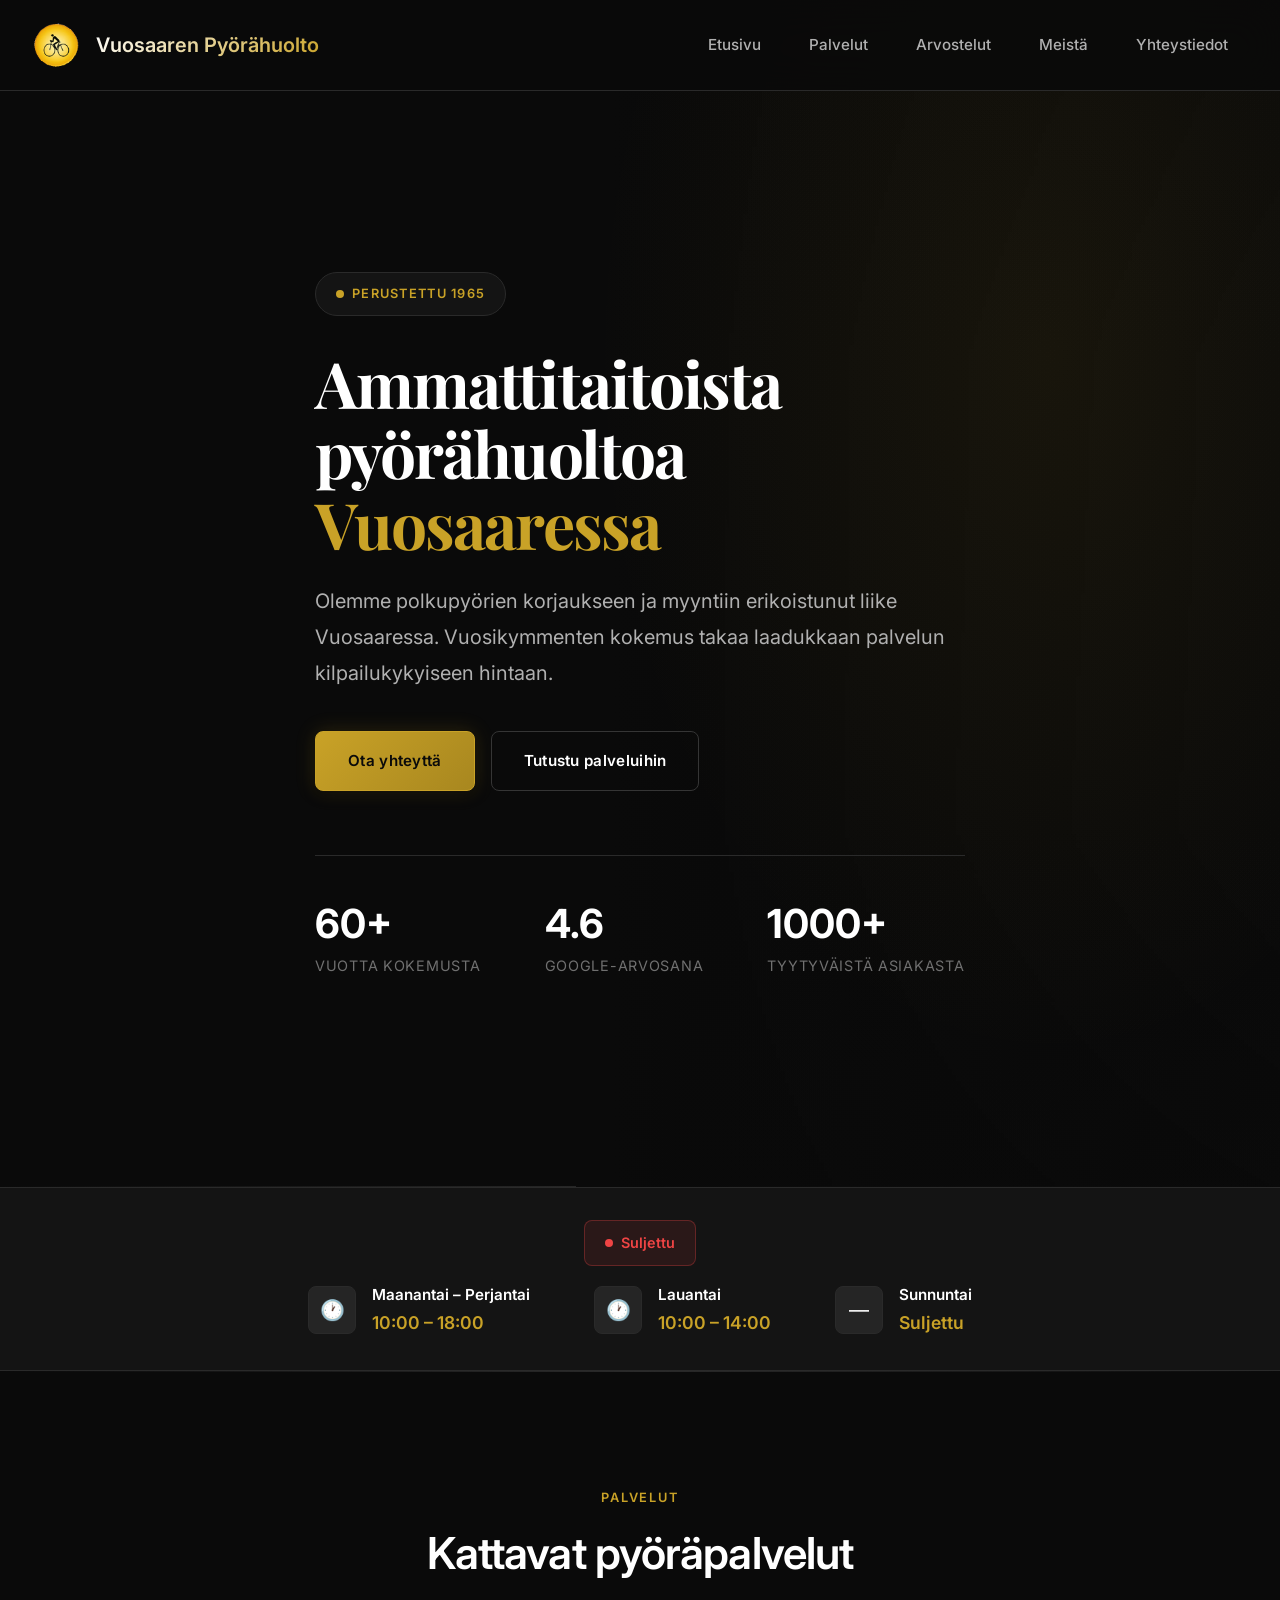
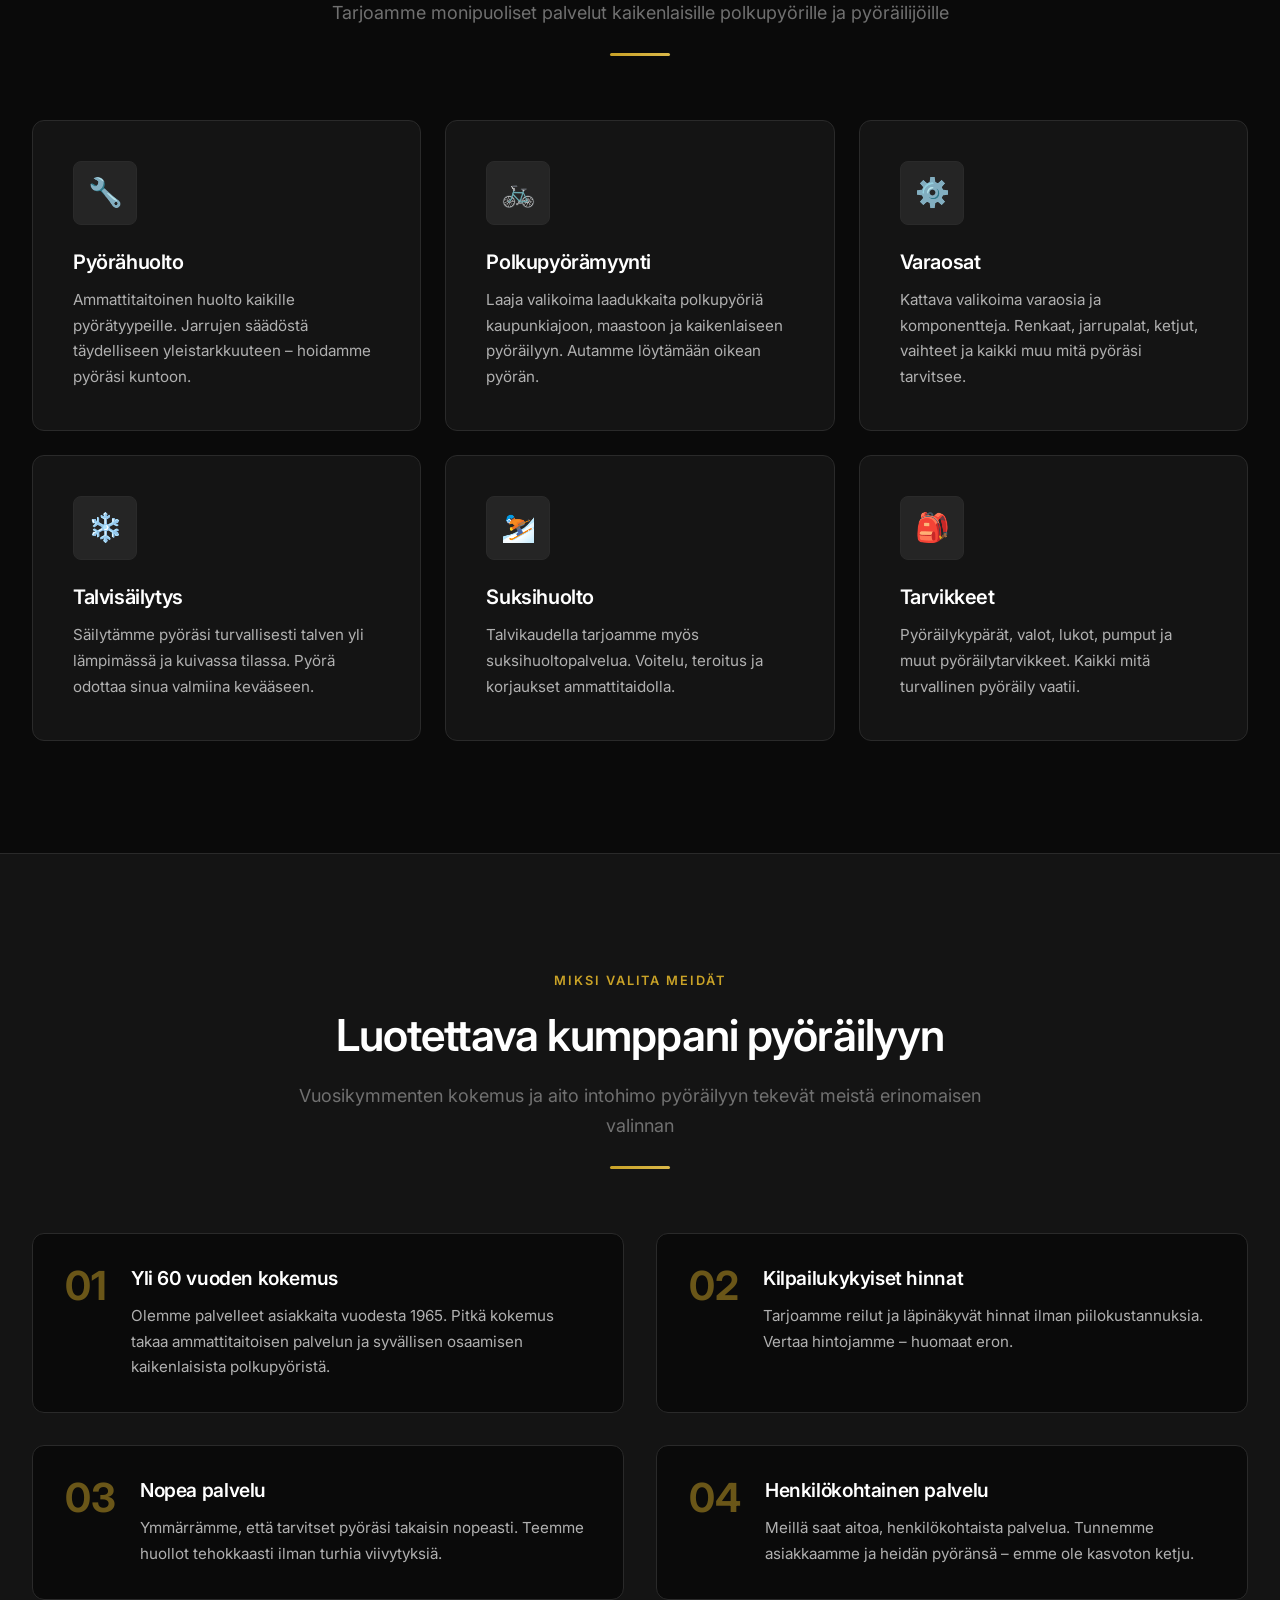
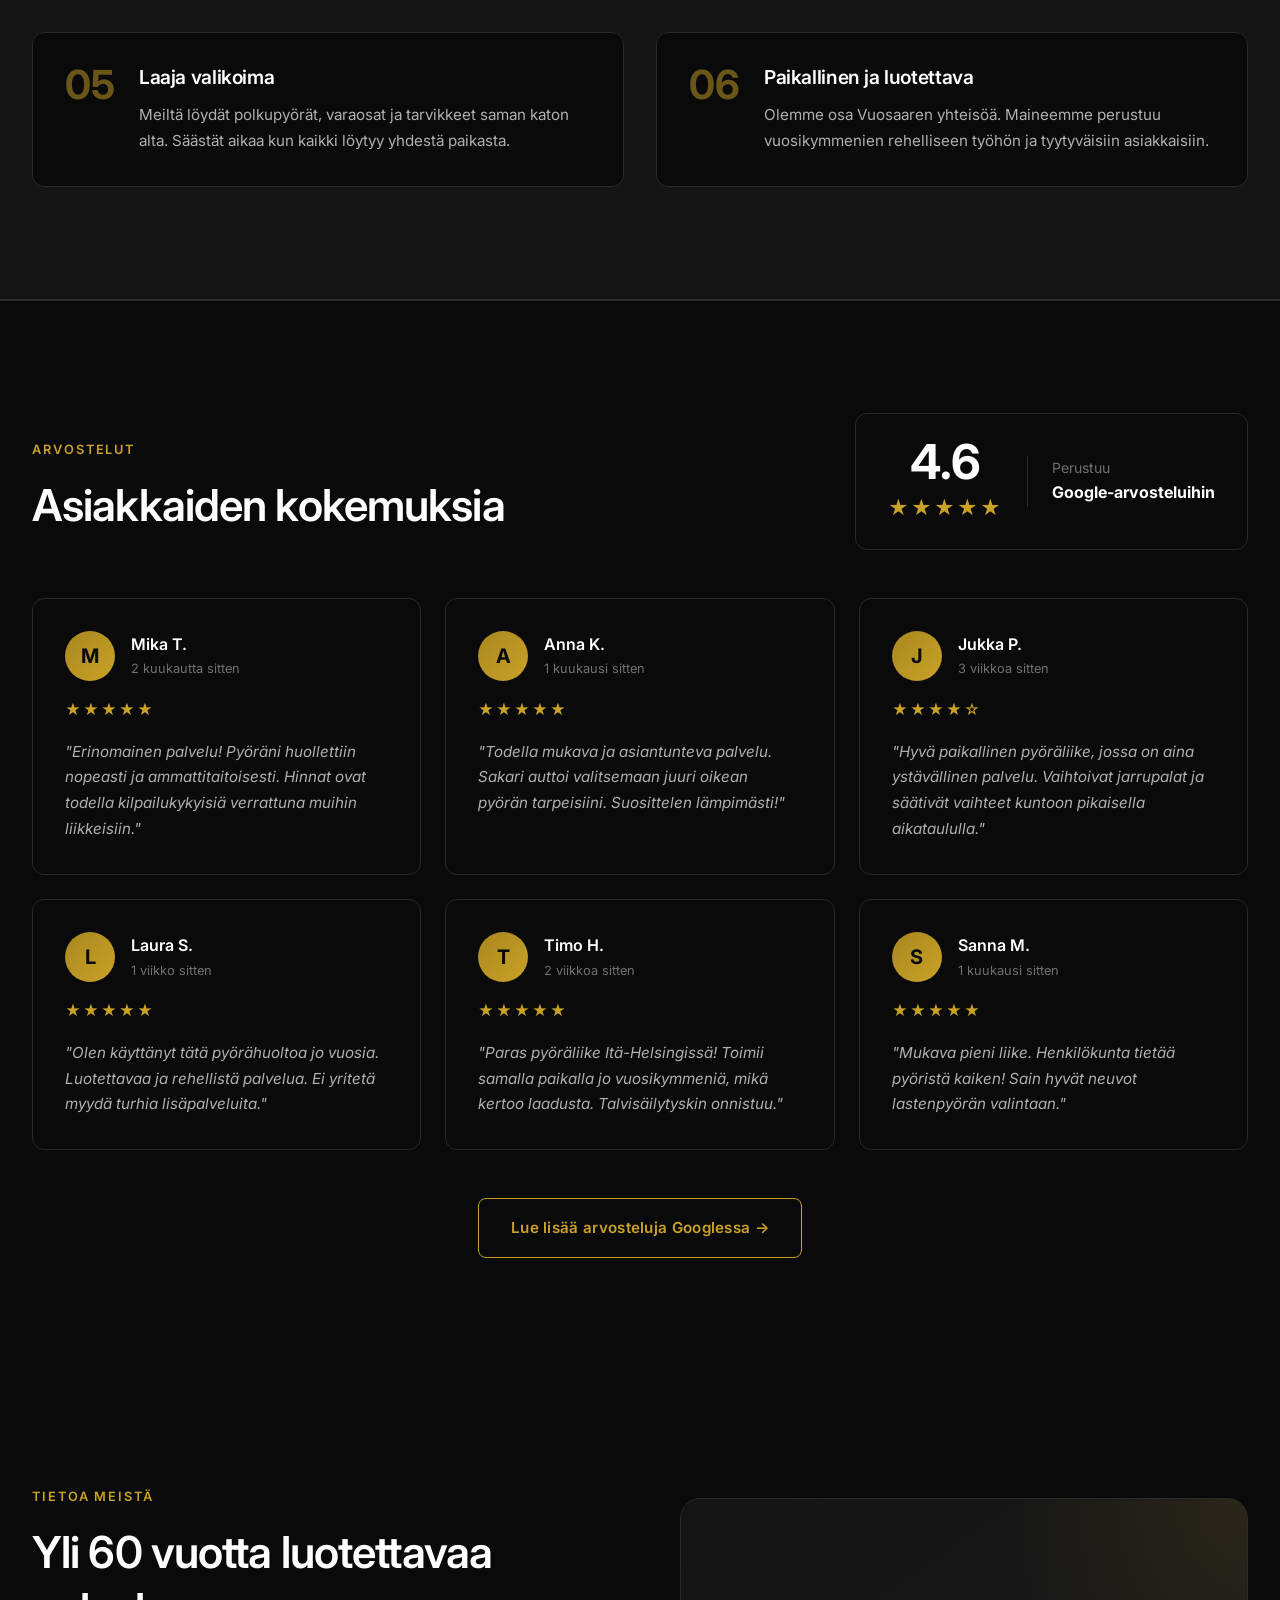
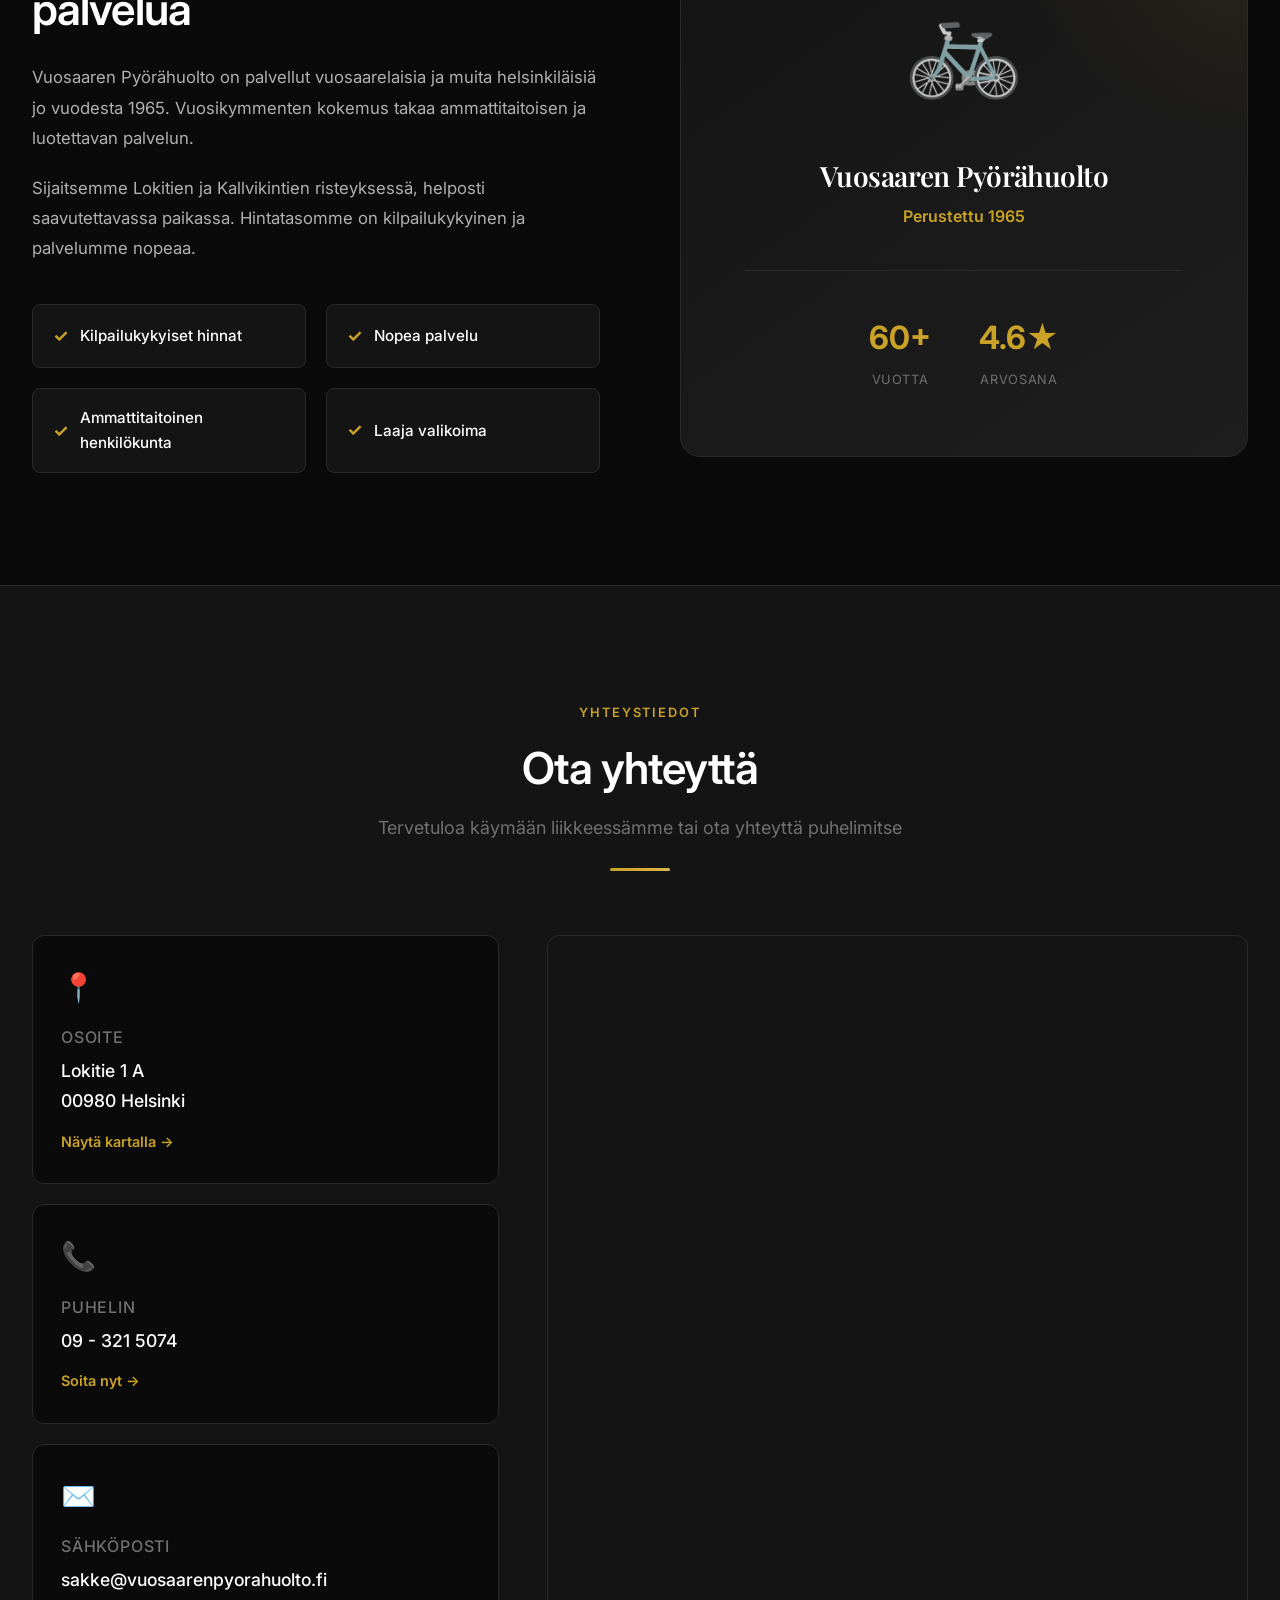
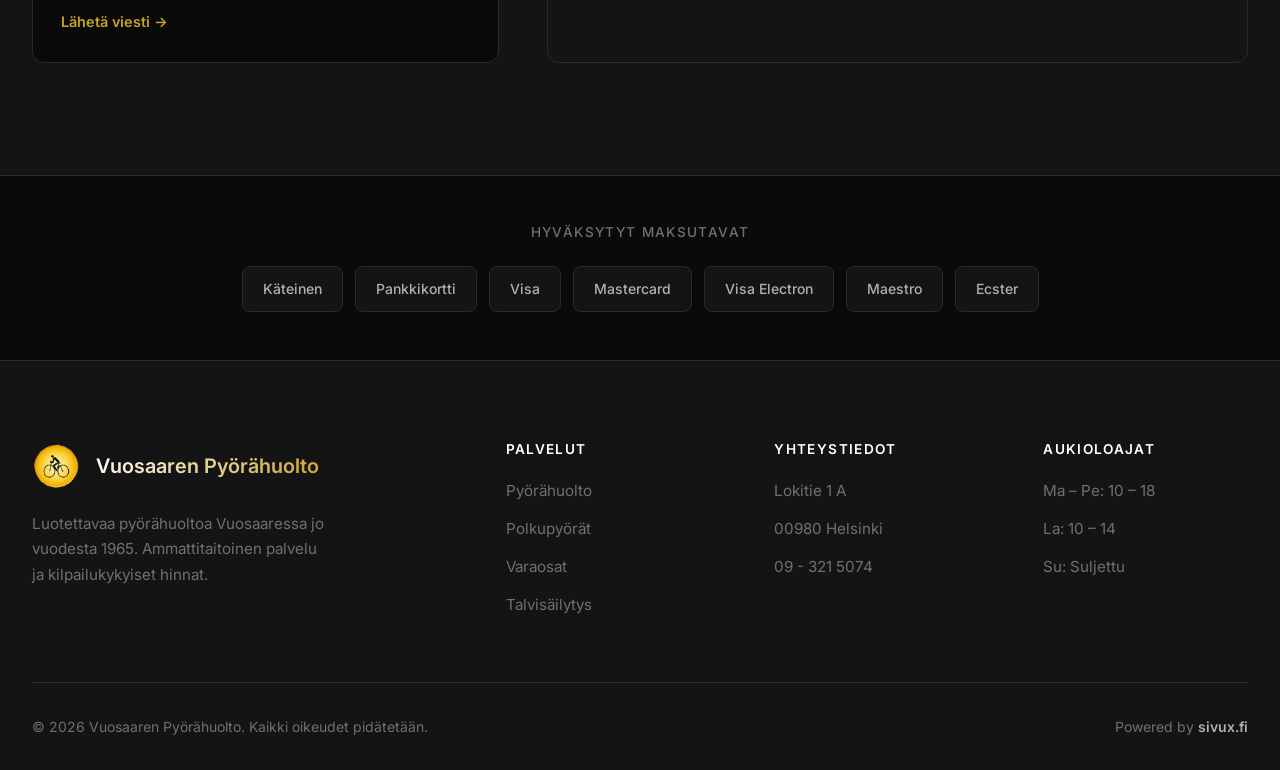
==== index.html @ 0fd9f088 "Vuosaaren Pyorahuolto - Modernit nettisivut Co-authored-by: Cursor <cursoragent@cursor.com>" ====
<!DOCTYPE html>
<html lang="fi">
<head>
    <meta charset="UTF-8">
    <meta name="viewport" content="width=device-width, initial-scale=1.0">
    <meta name="description" content="Vuosaaren Pyörähuolto - Polkupyörien korjausta ja myyntiä vuodesta 1965. Luotettava pyöräliike Helsingissä.">
    <title>Vuosaaren Pyörähuolto | Polkupyörien korjaus ja myynti</title>
    <link rel="preconnect" href="https://fonts.googleapis.com">
    <link rel="preconnect" href="https://fonts.gstatic.com" crossorigin>
    <link href="https://fonts.googleapis.com/css2?family=Inter:wght@400;500;600;700&family=Playfair+Display:wght@600;700&display=swap" rel="stylesheet">
    <link rel="stylesheet" href="styles.css">
</head>
<body>
    <!-- Navigation -->
    <nav class="navbar" id="navbar">
        <div class="container nav-container">
            <a href="#" class="logo">
                <img src="logo.png" alt="Vuosaaren Pyörähuolto" class="logo-img">
                <span class="logo-text">Vuosaaren Pyörähuolto</span>
            </a>
            <button class="nav-toggle" id="navToggle" aria-label="Avaa valikko">
                <span></span>
                <span></span>
                <span></span>
            </button>
            <ul class="nav-links" id="navLinks">
                <li><a href="#etusivu">Etusivu</a></li>
                <li><a href="#palvelut">Palvelut</a></li>
                <li><a href="#arvostelut">Arvostelut</a></li>
                <li><a href="#meista">Meistä</a></li>
                <li><a href="#yhteystiedot">Yhteystiedot</a></li>
            </ul>
        </div>
    </nav>

    <!-- Hero Section -->
    <section class="hero" id="etusivu">
        <div class="hero-image">
            <img src="https://images.unsplash.com/photo-1485965120184-e220f721d03e?w=1400&q=80" alt="Polkupyörä" loading="eager">
        </div>
        <div class="container hero-content">
            <div class="hero-badge">Perustettu 1965</div>
            <h1>Ammattitaitoista<br>pyörähuoltoa<br><span class="highlight">Vuosaaressa</span></h1>
            <p class="hero-description">Olemme polkupyörien korjaukseen ja myyntiin erikoistunut liike Vuosaaressa. Vuosikymmenten kokemus takaa laadukkaan palvelun kilpailukykyiseen hintaan.</p>
            <div class="hero-buttons">
                <a href="#yhteystiedot" class="btn btn-primary">Ota yhteyttä</a>
                <a href="#palvelut" class="btn btn-secondary">Tutustu palveluihin</a>
            </div>
            <div class="hero-stats">
                <div class="stat-item">
                    <span class="stat-number">60+</span>
                    <span class="stat-label">Vuotta kokemusta</span>
                </div>
                <div class="stat-item">
                    <span class="stat-number">4.6</span>
                    <span class="stat-label">Google-arvosana</span>
                </div>
                <div class="stat-item">
                    <span class="stat-number">1000+</span>
                    <span class="stat-label">Tyytyväistä asiakasta</span>
                </div>
            </div>
        </div>
    </section>

    <!-- Opening Hours Banner -->
    <section class="hours-banner">
        <div class="container">
            <div class="hours-grid">
                <div class="hours-item">
                    <div class="hours-icon">🕐</div>
                    <div class="hours-text">
                        <strong>Maanantai – Perjantai</strong>
                        <span>10:00 – 18:00</span>
                    </div>
                </div>
                <div class="hours-item">
                    <div class="hours-icon">🕐</div>
                    <div class="hours-text">
                        <strong>Lauantai</strong>
                        <span>10:00 – 14:00</span>
                    </div>
                </div>
                <div class="hours-item">
                    <div class="hours-icon">—</div>
                    <div class="hours-text">
                        <strong>Sunnuntai</strong>
                        <span>Suljettu</span>
                    </div>
                </div>
            </div>
        </div>
    </section>

    <!-- Services Section -->
    <section class="services" id="palvelut">
        <div class="container">
            <div class="section-header">
                <span class="section-label">Palvelut</span>
                <h2>Kattavat pyöräpalvelut</h2>
                <p>Tarjoamme monipuoliset palvelut kaikenlaisille polkupyörille ja pyöräilijöille</p>
                <div class="section-divider"></div>
            </div>
            <div class="services-grid">
                <div class="service-card">
                    <div class="service-icon">🔧</div>
                    <h3>Pyörähuolto</h3>
                    <p>Ammattitaitoinen huolto kaikille pyörätyypeille. Jarrujen säädöstä täydelliseen yleistarkkuuteen – hoidamme pyöräsi kuntoon.</p>
                </div>
                <div class="service-card">
                    <div class="service-icon">🚲</div>
                    <h3>Polkupyörämyynti</h3>
                    <p>Laaja valikoima laadukkaita polkupyöriä kaupunkiajoon, maastoon ja kaikenlaiseen pyöräilyyn. Autamme löytämään oikean pyörän.</p>
                </div>
                <div class="service-card">
                    <div class="service-icon">⚙️</div>
                    <h3>Varaosat</h3>
                    <p>Kattava valikoima varaosia ja komponentteja. Renkaat, jarrupalat, ketjut, vaihteet ja kaikki muu mitä pyöräsi tarvitsee.</p>
                </div>
                <div class="service-card">
                    <div class="service-icon">❄️</div>
                    <h3>Talvisäilytys</h3>
                    <p>Säilytämme pyöräsi turvallisesti talven yli lämpimässä ja kuivassa tilassa. Pyörä odottaa sinua valmiina kevääseen.</p>
                </div>
                <div class="service-card">
                    <div class="service-icon">⛷️</div>
                    <h3>Suksihuolto</h3>
                    <p>Talvikaudella tarjoamme myös suksihuoltopalvelua. Voitelu, teroitus ja korjaukset ammattitaidolla.</p>
                </div>
                <div class="service-card">
                    <div class="service-icon">🎒</div>
                    <h3>Tarvikkeet</h3>
                    <p>Pyöräilykypärät, valot, lukot, pumput ja muut pyöräilytarvikkeet. Kaikki mitä turvallinen pyöräily vaatii.</p>
                </div>
            </div>
        </div>
    </section>

    <!-- Why Choose Us Section -->
    <section class="why-us">
        <div class="container">
            <div class="section-header">
                <span class="section-label">Miksi valita meidät</span>
                <h2>Luotettava kumppani pyöräilyyn</h2>
                <p>Vuosikymmenten kokemus ja aito intohimo pyöräilyyn tekevät meistä erinomaisen valinnan</p>
                <div class="section-divider"></div>
            </div>
            <div class="why-us-grid">
                <div class="why-us-card">
                    <div class="why-us-number">01</div>
                    <div class="why-us-content">
                        <h3>Yli 60 vuoden kokemus</h3>
                        <p>Olemme palvelleet asiakkaita vuodesta 1965. Pitkä kokemus takaa ammattitaitoisen palvelun ja syvällisen osaamisen kaikenlaisista polkupyöristä.</p>
                    </div>
                </div>
                <div class="why-us-card">
                    <div class="why-us-number">02</div>
                    <div class="why-us-content">
                        <h3>Kilpailukykyiset hinnat</h3>
                        <p>Tarjoamme reilut ja läpinäkyvät hinnat ilman piilokustannuksia. Vertaa hintojamme – huomaat eron.</p>
                    </div>
                </div>
                <div class="why-us-card">
                    <div class="why-us-number">03</div>
                    <div class="why-us-content">
                        <h3>Nopea palvelu</h3>
                        <p>Ymmärrämme, että tarvitset pyöräsi takaisin nopeasti. Teemme huollot tehokkaasti ilman turhia viivytyksiä.</p>
                    </div>
                </div>
                <div class="why-us-card">
                    <div class="why-us-number">04</div>
                    <div class="why-us-content">
                        <h3>Henkilökohtainen palvelu</h3>
                        <p>Meillä saat aitoa, henkilökohtaista palvelua. Tunnemme asiakkaamme ja heidän pyöränsä – emme ole kasvoton ketju.</p>
                    </div>
                </div>
                <div class="why-us-card">
                    <div class="why-us-number">05</div>
                    <div class="why-us-content">
                        <h3>Laaja valikoima</h3>
                        <p>Meiltä löydät polkupyörät, varaosat ja tarvikkeet saman katon alta. Säästät aikaa kun kaikki löytyy yhdestä paikasta.</p>
                    </div>
                </div>
                <div class="why-us-card">
                    <div class="why-us-number">06</div>
                    <div class="why-us-content">
                        <h3>Paikallinen ja luotettava</h3>
                        <p>Olemme osa Vuosaaren yhteisöä. Maineemme perustuu vuosikymmenien rehelliseen työhön ja tyytyväisiin asiakkaisiin.</p>
                    </div>
                </div>
            </div>
        </div>
    </section>

    <!-- Reviews Section -->
    <section class="reviews" id="arvostelut">
        <div class="container">
            <div class="reviews-header">
                <div class="section-header">
                    <span class="section-label">Arvostelut</span>
                    <h2>Asiakkaiden kokemuksia</h2>
                </div>
                <div class="rating-summary">
                    <div class="rating-score">
                        <span class="rating-number">4.6</span>
                        <div class="rating-stars">★★★★★</div>
                    </div>
                    <div class="rating-info">
                        <span>Perustuu</span>
                        <strong>Google-arvosteluihin</strong>
                    </div>
                </div>
            </div>
            <div class="reviews-grid">
                <div class="review-card">
                    <div class="review-header">
                        <div class="reviewer-avatar">M</div>
                        <div class="reviewer-info">
                            <span class="reviewer-name">Mika T.</span>
                            <span class="review-date">2 kuukautta sitten</span>
                        </div>
                    </div>
                    <div class="review-rating">★★★★★</div>
                    <p class="review-text">"Erinomainen palvelu! Pyöräni huollettiin nopeasti ja ammattitaitoisesti. Hinnat ovat todella kilpailukykyisiä verrattuna muihin liikkeisiin."</p>
                </div>
                <div class="review-card">
                    <div class="review-header">
                        <div class="reviewer-avatar">A</div>
                        <div class="reviewer-info">
                            <span class="reviewer-name">Anna K.</span>
                            <span class="review-date">1 kuukausi sitten</span>
                        </div>
                    </div>
                    <div class="review-rating">★★★★★</div>
                    <p class="review-text">"Todella mukava ja asiantunteva palvelu. Sakari auttoi valitsemaan juuri oikean pyörän tarpeisiini. Suosittelen lämpimästi!"</p>
                </div>
                <div class="review-card">
                    <div class="review-header">
                        <div class="reviewer-avatar">J</div>
                        <div class="reviewer-info">
                            <span class="reviewer-name">Jukka P.</span>
                            <span class="review-date">3 viikkoa sitten</span>
                        </div>
                    </div>
                    <div class="review-rating">★★★★☆</div>
                    <p class="review-text">"Hyvä paikallinen pyöräliike, jossa on aina ystävällinen palvelu. Vaihtoivat jarrupalat ja säätivät vaihteet kuntoon pikaisella aikataululla."</p>
                </div>
                <div class="review-card">
                    <div class="review-header">
                        <div class="reviewer-avatar">L</div>
                        <div class="reviewer-info">
                            <span class="reviewer-name">Laura S.</span>
                            <span class="review-date">1 viikko sitten</span>
                        </div>
                    </div>
                    <div class="review-rating">★★★★★</div>
                    <p class="review-text">"Olen käyttänyt tätä pyörähuoltoa jo vuosia. Luotettavaa ja rehellistä palvelua. Ei yritetä myydä turhia lisäpalveluita."</p>
                </div>
                <div class="review-card">
                    <div class="review-header">
                        <div class="reviewer-avatar">T</div>
                        <div class="reviewer-info">
                            <span class="reviewer-name">Timo H.</span>
                            <span class="review-date">2 viikkoa sitten</span>
                        </div>
                    </div>
                    <div class="review-rating">★★★★★</div>
                    <p class="review-text">"Paras pyöräliike Itä-Helsingissä! Toimii samalla paikalla jo vuosikymmeniä, mikä kertoo laadusta. Talvisäilytyskin onnistuu."</p>
                </div>
                <div class="review-card">
                    <div class="review-header">
                        <div class="reviewer-avatar">S</div>
                        <div class="reviewer-info">
                            <span class="reviewer-name">Sanna M.</span>
                            <span class="review-date">1 kuukausi sitten</span>
                        </div>
                    </div>
                    <div class="review-rating">★★★★★</div>
                    <p class="review-text">"Mukava pieni liike. Henkilökunta tietää pyöristä kaiken! Sain hyvät neuvot lastenpyörän valintaan."</p>
                </div>
            </div>
            <div class="reviews-cta">
                <a href="https://www.google.com/search?q=Vuosaaren+Py%C3%B6r%C3%A4huolto+Arvostelut" target="_blank" rel="noopener" class="btn btn-outline">
                    Lue lisää arvosteluja Googlessa →
                </a>
            </div>
        </div>
    </section>

    <!-- About Section -->
    <section class="about" id="meista">
        <div class="container">
            <div class="about-grid">
                <div class="about-content">
                    <span class="section-label">Tietoa meistä</span>
                    <h2>Yli 60 vuotta luotettavaa palvelua</h2>
                    <p>Vuosaaren Pyörähuolto on palvellut vuosaarelaisia ja muita helsinkiläisiä jo vuodesta 1965. Vuosikymmenten kokemus takaa ammattitaitoisen ja luotettavan palvelun.</p>
                    <p>Sijaitsemme Lokitien ja Kallvikintien risteyksessä, helposti saavutettavassa paikassa. Hintatasomme on kilpailukykyinen ja palvelumme nopeaa.</p>
                    <div class="about-features">
                        <div class="feature">
                            <span class="feature-icon">✓</span>
                            <span>Kilpailukykyiset hinnat</span>
                        </div>
                        <div class="feature">
                            <span class="feature-icon">✓</span>
                            <span>Nopea palvelu</span>
                        </div>
                        <div class="feature">
                            <span class="feature-icon">✓</span>
                            <span>Ammattitaitoinen henkilökunta</span>
                        </div>
                        <div class="feature">
                            <span class="feature-icon">✓</span>
                            <span>Laaja valikoima</span>
                        </div>
                    </div>
                </div>
                <div class="about-visual">
                    <div class="visual-card">
                        <div class="visual-icon">🚲</div>
                        <h3>Vuosaaren Pyörähuolto</h3>
                        <p>Perustettu 1965</p>
                        <div class="visual-stats">
                            <div class="visual-stat">
                                <span class="visual-stat-number">60+</span>
                                <span class="visual-stat-label">Vuotta</span>
                            </div>
                            <div class="visual-stat">
                                <span class="visual-stat-number">4.6★</span>
                                <span class="visual-stat-label">Arvosana</span>
                            </div>
                        </div>
                    </div>
                </div>
            </div>
        </div>
    </section>

    <!-- Contact Section -->
    <section class="contact" id="yhteystiedot">
        <div class="container">
            <div class="section-header">
                <span class="section-label">Yhteystiedot</span>
                <h2>Ota yhteyttä</h2>
                <p>Tervetuloa käymään liikkeessämme tai ota yhteyttä puhelimitse</p>
                <div class="section-divider"></div>
            </div>
            <div class="contact-grid">
                <div class="contact-info">
                    <div class="contact-card">
                        <div class="contact-icon">📍</div>
                        <h3>Osoite</h3>
                        <p>Lokitie 1 A<br>00980 Helsinki</p>
                        <a href="https://maps.google.com/?q=Lokitie+1+A+00980+Helsinki" target="_blank" rel="noopener" class="contact-link">Näytä kartalla →</a>
                    </div>
                    <div class="contact-card">
                        <div class="contact-icon">📞</div>
                        <h3>Puhelin</h3>
                        <p>09 - 321 5074</p>
                        <a href="tel:+358932150574" class="contact-link">Soita nyt →</a>
                    </div>
                    <div class="contact-card">
                        <div class="contact-icon">✉️</div>
                        <h3>Sähköposti</h3>
                        <p>sakke@vuosaarenpyorahuolto.fi</p>
                        <a href="mailto:sakke@vuosaarenpyorahuolto.fi" class="contact-link">Lähetä viesti →</a>
                    </div>
                </div>
                <div class="contact-map">
                    <iframe 
                        src="https://www.google.com/maps/embed?pb=!1m18!1m12!1m3!1d1981.789!2d25.1047!3d60.2089!2m3!1f0!2f0!3f0!3m2!1i1024!2i768!4f13.1!3m3!1m2!1s0x0%3A0x0!2sLokitie+1+A%2C+00980+Helsinki!5e0!3m2!1sfi!2sfi!4v1234567890"
                        width="100%" 
                        height="100%" 
                        style="border:0; min-height: 400px;" 
                        allowfullscreen="" 
                        loading="lazy"
                        title="Vuosaaren Pyörähuolto sijainti kartalla">
                    </iframe>
                </div>
            </div>
        </div>
    </section>

    <!-- Payment Methods -->
    <section class="payment-methods">
        <div class="container">
            <h3>Hyväksytyt maksutavat</h3>
            <div class="payment-grid">
                <span class="payment-badge">Käteinen</span>
                <span class="payment-badge">Pankkikortti</span>
                <span class="payment-badge">Visa</span>
                <span class="payment-badge">Mastercard</span>
                <span class="payment-badge">Visa Electron</span>
                <span class="payment-badge">Maestro</span>
                <span class="payment-badge">Ecster</span>
            </div>
        </div>
    </section>

    <!-- Footer -->
    <footer class="footer">
        <div class="container">
            <div class="footer-grid">
                <div class="footer-brand">
                    <a href="#" class="logo">
                        <img src="logo.png" alt="Vuosaaren Pyörähuolto" class="logo-img">
                        <span class="logo-text">Vuosaaren Pyörähuolto</span>
                    </a>
                    <p>Luotettavaa pyörähuoltoa Vuosaaressa jo vuodesta 1965. Ammattitaitoinen palvelu ja kilpailukykyiset hinnat.</p>
                </div>
                <div class="footer-links">
                    <h4>Palvelut</h4>
                    <ul>
                        <li><a href="#palvelut">Pyörähuolto</a></li>
                        <li><a href="#palvelut">Polkupyörät</a></li>
                        <li><a href="#palvelut">Varaosat</a></li>
                        <li><a href="#palvelut">Talvisäilytys</a></li>
                    </ul>
                </div>
                <div class="footer-links">
                    <h4>Yhteystiedot</h4>
                    <ul>
                        <li>Lokitie 1 A</li>
                        <li>00980 Helsinki</li>
                        <li>09 - 321 5074</li>
                    </ul>
                </div>
                <div class="footer-links">
                    <h4>Aukioloajat</h4>
                    <ul>
                        <li>Ma – Pe: 10 – 18</li>
                        <li>La: 10 – 14</li>
                        <li>Su: Suljettu</li>
                    </ul>
                </div>
            </div>
            <div class="footer-bottom">
                <p>© 2026 Vuosaaren Pyörähuolto. Kaikki oikeudet pidätetään.</p>
                <a href="https://sivux.fi" target="_blank" rel="noopener" class="powered-by">Powered by <strong>sivux.fi</strong></a>
            </div>
        </div>
    </footer>

    <script src="script.js"></script>
</body>
</html>
---- styles.css ----
/* ===== CSS Variables - Dark Professional Theme ===== */
:root {
    --primary: #c9a227;
    --primary-light: #dbb94a;
    --primary-dark: #a8871f;
    --bg-dark: #0a0a0a;
    --bg-card: #141414;
    --bg-card-hover: #1a1a1a;
    --bg-elevated: #1e1e1e;
    --bg-accent: #252525;
    --text-primary: #ffffff;
    --text-secondary: #b0b0b0;
    --text-muted: #707070;
    --border: #2a2a2a;
    --border-light: #353535;
    --success: #4ade80;
    --shadow-sm: 0 2px 4px rgba(0, 0, 0, 0.3);
    --shadow: 0 4px 12px rgba(0, 0, 0, 0.4);
    --shadow-lg: 0 8px 24px rgba(0, 0, 0, 0.5);
    --shadow-xl: 0 16px 48px rgba(0, 0, 0, 0.6);
    --shadow-glow: 0 0 40px rgba(201, 162, 39, 0.15);
    --radius: 8px;
    --radius-lg: 12px;
    --radius-xl: 20px;
    --transition: all 0.3s cubic-bezier(0.4, 0, 0.2, 1);
}

/* ===== Reset & Base ===== */
*, *::before, *::after {
    box-sizing: border-box;
    margin: 0;
    padding: 0;
}

html {
    scroll-behavior: smooth;
}

body {
    font-family: 'Inter', -apple-system, BlinkMacSystemFont, 'Segoe UI', Roboto, sans-serif;
    font-size: 16px;
    line-height: 1.7;
    color: var(--text-secondary);
    background-color: var(--bg-dark);
    -webkit-font-smoothing: antialiased;
    -moz-osx-font-smoothing: grayscale;
}

h1, h2, h3, h4, h5, h6 {
    font-weight: 600;
    line-height: 1.3;
    color: var(--text-primary);
    letter-spacing: -0.02em;
}

h1 {
    font-family: 'Playfair Display', Georgia, serif;
    font-size: clamp(2.5rem, 5vw, 4.5rem);
    font-weight: 700;
    letter-spacing: -0.03em;
}

h2 {
    font-size: clamp(1.75rem, 3.5vw, 2.75rem);
    margin-bottom: 1rem;
}

h3 {
    font-size: 1.25rem;
    font-weight: 600;
}

p {
    color: var(--text-secondary);
}

a {
    color: var(--primary);
    text-decoration: none;
    transition: var(--transition);
}

a:hover {
    color: var(--primary-light);
}

ul {
    list-style: none;
}

.container {
    width: 100%;
    max-width: 1280px;
    margin: 0 auto;
    padding: 0 2rem;
}

/* ===== Buttons ===== */
.btn {
    display: inline-flex;
    align-items: center;
    justify-content: center;
    gap: 0.5rem;
    padding: 1rem 2rem;
    font-size: 0.95rem;
    font-weight: 600;
    letter-spacing: 0.02em;
    border-radius: var(--radius);
    border: 1px solid transparent;
    cursor: pointer;
    transition: var(--transition);
    text-decoration: none;
}

.btn-primary {
    background: linear-gradient(135deg, var(--primary) 0%, var(--primary-dark) 100%);
    color: var(--bg-dark);
    border-color: var(--primary);
    box-shadow: var(--shadow), 0 0 20px rgba(201, 162, 39, 0.2);
}

.btn-primary:hover {
    background: linear-gradient(135deg, var(--primary-light) 0%, var(--primary) 100%);
    color: var(--bg-dark);
    transform: translateY(-2px);
    box-shadow: var(--shadow-lg), 0 0 30px rgba(201, 162, 39, 0.3);
}

.btn-secondary {
    background-color: transparent;
    color: var(--text-primary);
    border-color: var(--border-light);
}

.btn-secondary:hover {
    background-color: var(--bg-card);
    border-color: var(--text-muted);
    color: var(--text-primary);
}

.btn-outline {
    background-color: transparent;
    color: var(--primary);
    border-color: var(--primary);
}

.btn-outline:hover {
    background-color: var(--primary);
    color: var(--bg-dark);
}

/* ===== Navigation ===== */
.navbar {
    position: fixed;
    top: 0;
    left: 0;
    right: 0;
    z-index: 1000;
    background-color: rgba(10, 10, 10, 0.85);
    backdrop-filter: blur(20px);
    border-bottom: 1px solid var(--border);
    transition: var(--transition);
}

.navbar.scrolled {
    background-color: rgba(10, 10, 10, 0.95);
    box-shadow: var(--shadow);
}

.nav-container {
    display: flex;
    align-items: center;
    justify-content: space-between;
    height: 90px;
}

.logo {
    display: flex;
    align-items: center;
    gap: 0.875rem;
    font-weight: 600;
    font-size: 1.25rem;
    color: var(--text-primary);
}

.logo:hover {
    color: var(--text-primary);
}

.logo-img {
    width: 50px;
    height: 50px;
    object-fit: contain;
}

.logo-text {
    background: linear-gradient(135deg, var(--text-primary) 0%, var(--primary) 100%);
    -webkit-background-clip: text;
    -webkit-text-fill-color: transparent;
    background-clip: text;
}

.nav-links {
    display: flex;
    align-items: center;
    gap: 0.5rem;
}

.nav-links a {
    color: var(--text-secondary);
    font-weight: 500;
    font-size: 0.95rem;
    padding: 0.625rem 1.25rem;
    border-radius: var(--radius);
    transition: var(--transition);
}

.nav-links a:hover {
    color: var(--text-primary);
    background-color: var(--bg-card);
}

.nav-toggle {
    display: none;
    flex-direction: column;
    gap: 6px;
    padding: 0.5rem;
    background: none;
    border: none;
    cursor: pointer;
}

.nav-toggle span {
    display: block;
    width: 26px;
    height: 2px;
    background-color: var(--text-primary);
    transition: var(--transition);
    border-radius: 2px;
}

/* ===== Hero Section ===== */
.hero {
    position: relative;
    min-height: 100vh;
    display: flex;
    align-items: center;
    background: var(--bg-dark);
    overflow: hidden;
}

.hero-image {
    position: absolute;
    top: 0;
    right: 0;
    width: 55%;
    height: 100%;
    pointer-events: none;
}

.hero-image img {
    width: 100%;
    height: 100%;
    object-fit: cover;
    object-position: center left;
    filter: saturate(0.9) brightness(0.95);
}

.hero-image::before {
    content: '';
    position: absolute;
    inset: 0;
    background: linear-gradient(90deg, var(--bg-dark) 0%, var(--bg-dark) 5%, rgba(10, 10, 10, 0.85) 30%, rgba(10, 10, 10, 0.4) 100%);
    z-index: 1;
}

.hero-image::after {
    content: '';
    position: absolute;
    inset: 0;
    background: linear-gradient(180deg, rgba(10, 10, 10, 0.3) 0%, transparent 30%, transparent 70%, rgba(10, 10, 10, 0.5) 100%);
    z-index: 2;
}

.hero::before {
    content: '';
    position: absolute;
    top: 0;
    right: 0;
    width: 60%;
    height: 100%;
    background: radial-gradient(ellipse at 70% 30%, rgba(201, 162, 39, 0.08) 0%, transparent 60%);
    pointer-events: none;
    z-index: 3;
}

.hero::after {
    content: '';
    position: absolute;
    bottom: 0;
    left: 0;
    width: 100%;
    height: 1px;
    background: linear-gradient(90deg, transparent, var(--border), transparent);
}

.hero-content {
    position: relative;
    z-index: 10;
    padding: 10rem 0 6rem;
    max-width: 650px;
}

.hero-badge {
    display: inline-flex;
    align-items: center;
    gap: 0.5rem;
    padding: 0.625rem 1.25rem;
    background-color: var(--bg-card);
    border: 1px solid var(--border);
    color: var(--primary);
    font-weight: 600;
    font-size: 0.8rem;
    text-transform: uppercase;
    letter-spacing: 0.1em;
    border-radius: 50px;
    margin-bottom: 2rem;
}

.hero-badge::before {
    content: '';
    width: 8px;
    height: 8px;
    background-color: var(--primary);
    border-radius: 50%;
}

.hero h1 {
    margin-bottom: 1.5rem;
    line-height: 1.1;
}

.hero .highlight {
    color: var(--primary);
    position: relative;
}

.hero-description {
    font-size: 1.25rem;
    color: var(--text-secondary);
    margin-bottom: 2.5rem;
    max-width: 650px;
    line-height: 1.8;
}

.hero-buttons {
    display: flex;
    gap: 1rem;
    flex-wrap: wrap;
    margin-bottom: 4rem;
}

.hero-stats {
    display: flex;
    gap: 4rem;
    padding-top: 3rem;
    border-top: 1px solid var(--border);
}

.stat-item {
    text-align: left;
}

.stat-number {
    display: block;
    font-size: 2.5rem;
    font-weight: 700;
    color: var(--text-primary);
    line-height: 1;
    margin-bottom: 0.5rem;
}

.stat-label {
    font-size: 0.9rem;
    color: var(--text-muted);
    text-transform: uppercase;
    letter-spacing: 0.05em;
}

/* ===== Hours Banner ===== */
.hours-banner {
    background-color: var(--bg-card);
    border-top: 1px solid var(--border);
    border-bottom: 1px solid var(--border);
    padding: 2rem 0;
}

.hours-grid {
    display: flex;
    justify-content: center;
    gap: 4rem;
    flex-wrap: wrap;
}

.hours-item {
    display: flex;
    align-items: center;
    gap: 1rem;
    color: var(--text-primary);
}

.hours-icon {
    width: 48px;
    height: 48px;
    display: flex;
    align-items: center;
    justify-content: center;
    background-color: var(--bg-accent);
    border: 1px solid var(--border);
    border-radius: var(--radius);
    font-size: 1.25rem;
}

.hours-text {
    display: flex;
    flex-direction: column;
}

.hours-text strong {
    font-weight: 600;
    color: var(--text-primary);
    font-size: 0.95rem;
}

.hours-text span {
    font-size: 1.1rem;
    color: var(--primary);
    font-weight: 600;
}

/* ===== Section Styles ===== */
section {
    padding: 7rem 0;
    position: relative;
}

.section-header {
    text-align: center;
    max-width: 700px;
    margin: 0 auto 4rem;
}

.section-label {
    display: inline-block;
    color: var(--primary);
    font-weight: 600;
    font-size: 0.8rem;
    text-transform: uppercase;
    letter-spacing: 0.15em;
    margin-bottom: 1rem;
}

.section-header p {
    font-size: 1.125rem;
    color: var(--text-muted);
    margin-top: 1rem;
}

.section-divider {
    width: 60px;
    height: 3px;
    background: linear-gradient(90deg, var(--primary), var(--primary-light));
    margin: 1.5rem auto 0;
    border-radius: 2px;
}

/* ===== Services Section ===== */
.services {
    background-color: var(--bg-dark);
}

.services::before {
    content: '';
    position: absolute;
    top: 0;
    left: 0;
    right: 0;
    height: 1px;
    background: linear-gradient(90deg, transparent, var(--border), transparent);
}

.services-grid {
    display: grid;
    grid-template-columns: repeat(3, 1fr);
    gap: 1.5rem;
}

.service-card {
    background-color: var(--bg-card);
    padding: 2.5rem;
    border-radius: var(--radius-lg);
    border: 1px solid var(--border);
    transition: var(--transition);
    position: relative;
    overflow: hidden;
}

.service-card::before {
    content: '';
    position: absolute;
    top: 0;
    left: 0;
    right: 0;
    height: 3px;
    background: linear-gradient(90deg, var(--primary), var(--primary-light));
    opacity: 0;
    transition: var(--transition);
}

.service-card:hover {
    background-color: var(--bg-card-hover);
    border-color: var(--border-light);
    transform: translateY(-4px);
    box-shadow: var(--shadow-lg);
}

.service-card:hover::before {
    opacity: 1;
}

.service-icon {
    width: 64px;
    height: 64px;
    display: flex;
    align-items: center;
    justify-content: center;
    background-color: var(--bg-accent);
    border: 1px solid var(--border);
    border-radius: var(--radius);
    font-size: 1.75rem;
    margin-bottom: 1.5rem;
}

.service-card h3 {
    margin-bottom: 0.75rem;
    font-size: 1.25rem;
}

.service-card p {
    font-size: 0.95rem;
    line-height: 1.7;
}

/* ===== Why Choose Us Section ===== */
.why-us {
    background-color: var(--bg-card);
    border-top: 1px solid var(--border);
    border-bottom: 1px solid var(--border);
}

.why-us-grid {
    display: grid;
    grid-template-columns: repeat(2, 1fr);
    gap: 2rem;
}

.why-us-card {
    display: flex;
    gap: 1.5rem;
    padding: 2rem;
    background-color: var(--bg-dark);
    border: 1px solid var(--border);
    border-radius: var(--radius-lg);
    transition: var(--transition);
}

.why-us-card:hover {
    border-color: var(--primary);
    transform: translateY(-2px);
}

.why-us-number {
    font-size: 2.5rem;
    font-weight: 700;
    color: var(--primary);
    line-height: 1;
    opacity: 0.5;
    flex-shrink: 0;
}

.why-us-content h3 {
    font-size: 1.2rem;
    margin-bottom: 0.75rem;
    color: var(--text-primary);
}

.why-us-content p {
    font-size: 0.95rem;
    line-height: 1.7;
    color: var(--text-secondary);
}

@media (max-width: 768px) {
    .why-us-grid {
        grid-template-columns: 1fr;
    }

    .why-us-card {
        padding: 1.5rem;
    }

    .why-us-number {
        font-size: 2rem;
    }
}

/* ===== Reviews Section ===== */
.reviews {
    background-color: var(--bg-dark);
    border-top: 1px solid var(--border);
}

.reviews-header {
    display: flex;
    justify-content: space-between;
    align-items: flex-end;
    margin-bottom: 3rem;
    flex-wrap: wrap;
    gap: 2rem;
}

.reviews-header .section-header {
    text-align: left;
    margin: 0;
}

.rating-summary {
    display: flex;
    align-items: center;
    gap: 1.5rem;
    padding: 1.5rem 2rem;
    background-color: var(--bg-dark);
    border: 1px solid var(--border);
    border-radius: var(--radius-lg);
}

.rating-score {
    text-align: center;
}

.rating-number {
    font-size: 3rem;
    font-weight: 700;
    color: var(--text-primary);
    line-height: 1;
}

.rating-stars {
    color: var(--primary);
    font-size: 1.25rem;
    letter-spacing: 2px;
    margin-top: 0.25rem;
}

.rating-info {
    border-left: 1px solid var(--border);
    padding-left: 1.5rem;
}

.rating-info span {
    display: block;
    color: var(--text-muted);
    font-size: 0.875rem;
}

.rating-info strong {
    color: var(--text-primary);
    font-size: 1rem;
}

.reviews-grid {
    display: grid;
    grid-template-columns: repeat(3, 1fr);
    gap: 1.5rem;
}

.review-card {
    background-color: var(--bg-dark);
    padding: 2rem;
    border-radius: var(--radius-lg);
    border: 1px solid var(--border);
    transition: var(--transition);
}

.review-card:hover {
    border-color: var(--border-light);
    box-shadow: var(--shadow);
}

.review-header {
    display: flex;
    align-items: center;
    gap: 1rem;
    margin-bottom: 1rem;
}

.reviewer-avatar {
    width: 50px;
    height: 50px;
    background: linear-gradient(135deg, var(--primary-dark), var(--primary));
    color: var(--bg-dark);
    border-radius: 50%;
    display: flex;
    align-items: center;
    justify-content: center;
    font-weight: 700;
    font-size: 1.25rem;
}

.reviewer-info {
    display: flex;
    flex-direction: column;
}

.reviewer-name {
    font-weight: 600;
    color: var(--text-primary);
    font-size: 1rem;
}

.review-date {
    font-size: 0.8rem;
    color: var(--text-muted);
}

.review-rating {
    color: var(--primary);
    font-size: 0.95rem;
    letter-spacing: 2px;
    margin-bottom: 1rem;
}

.review-text {
    font-size: 0.95rem;
    line-height: 1.7;
    color: var(--text-secondary);
    font-style: italic;
}

.reviews-cta {
    text-align: center;
    margin-top: 3rem;
}

/* ===== About Section ===== */
.about {
    background-color: var(--bg-dark);
}

.about-grid {
    display: grid;
    grid-template-columns: 1fr 1fr;
    gap: 5rem;
    align-items: center;
}

.about-content .section-label {
    margin-bottom: 1rem;
}

.about-content h2 {
    margin-bottom: 1.5rem;
}

.about-content p {
    margin-bottom: 1.25rem;
    font-size: 1.05rem;
    line-height: 1.8;
}

.about-features {
    display: grid;
    grid-template-columns: 1fr 1fr;
    gap: 1.25rem;
    margin-top: 2.5rem;
}

.feature {
    display: flex;
    align-items: center;
    gap: 0.75rem;
    padding: 1rem 1.25rem;
    background-color: var(--bg-card);
    border: 1px solid var(--border);
    border-radius: var(--radius);
    font-weight: 500;
    color: var(--text-primary);
    font-size: 0.95rem;
    transition: var(--transition);
}

.feature:hover {
    border-color: var(--primary);
}

.feature-icon {
    color: var(--primary);
    font-weight: 700;
    font-size: 1.1rem;
}

.about-visual {
    position: relative;
}

.visual-card {
    background: linear-gradient(145deg, var(--bg-card) 0%, var(--bg-elevated) 100%);
    border: 1px solid var(--border);
    border-radius: var(--radius-xl);
    padding: 4rem;
    text-align: center;
    position: relative;
    overflow: hidden;
}

.visual-card::before {
    content: '';
    position: absolute;
    top: -50%;
    right: -50%;
    width: 100%;
    height: 100%;
    background: radial-gradient(circle, rgba(201, 162, 39, 0.1) 0%, transparent 60%);
    pointer-events: none;
}

.visual-icon {
    font-size: 6rem;
    margin-bottom: 2rem;
    filter: grayscale(50%);
}

.visual-card h3 {
    font-family: 'Playfair Display', Georgia, serif;
    font-size: 1.75rem;
    margin-bottom: 0.5rem;
}

.visual-card p {
    color: var(--primary);
    font-weight: 600;
    font-size: 1rem;
}

.visual-stats {
    display: flex;
    justify-content: center;
    gap: 3rem;
    margin-top: 2.5rem;
    padding-top: 2.5rem;
    border-top: 1px solid var(--border);
}

.visual-stat {
    text-align: center;
}

.visual-stat-number {
    display: block;
    font-size: 2rem;
    font-weight: 700;
    color: var(--primary);
}

.visual-stat-label {
    font-size: 0.8rem;
    color: var(--text-muted);
    text-transform: uppercase;
    letter-spacing: 0.05em;
}

/* ===== Contact Section ===== */
.contact {
    background-color: var(--bg-card);
    border-top: 1px solid var(--border);
}

.contact-grid {
    display: grid;
    grid-template-columns: 1fr 1.5fr;
    gap: 3rem;
    align-items: start;
}

.contact-info {
    display: flex;
    flex-direction: column;
    gap: 1.25rem;
}

.contact-card {
    background-color: var(--bg-dark);
    padding: 1.75rem;
    border-radius: var(--radius-lg);
    border: 1px solid var(--border);
    transition: var(--transition);
}

.contact-card:hover {
    border-color: var(--border-light);
}

.contact-icon {
    font-size: 1.75rem;
    margin-bottom: 1rem;
}

.contact-card h3 {
    margin-bottom: 0.5rem;
    font-size: 1rem;
    color: var(--text-muted);
    font-weight: 500;
    text-transform: uppercase;
    letter-spacing: 0.05em;
}

.contact-card p {
    font-size: 1.1rem;
    color: var(--text-primary);
    font-weight: 500;
    margin-bottom: 0.75rem;
}

.contact-link {
    display: inline-flex;
    align-items: center;
    gap: 0.5rem;
    font-weight: 600;
    font-size: 0.9rem;
    color: var(--primary);
}

.contact-link:hover {
    gap: 0.75rem;
}

.contact-map {
    border-radius: var(--radius-lg);
    overflow: hidden;
    border: 1px solid var(--border);
    height: 100%;
    min-height: 400px;
}

.contact-map iframe {
    filter: grayscale(100%) invert(92%) contrast(90%);
}

/* ===== Payment Methods ===== */
.payment-methods {
    background-color: var(--bg-dark);
    border-top: 1px solid var(--border);
    padding: 3rem 0;
    text-align: center;
}

.payment-methods h3 {
    margin-bottom: 1.5rem;
    font-size: 0.85rem;
    color: var(--text-muted);
    font-weight: 500;
    text-transform: uppercase;
    letter-spacing: 0.1em;
}

.payment-grid {
    display: flex;
    justify-content: center;
    flex-wrap: wrap;
    gap: 0.75rem;
}

.payment-badge {
    padding: 0.625rem 1.25rem;
    background-color: var(--bg-card);
    border: 1px solid var(--border);
    border-radius: var(--radius);
    font-size: 0.875rem;
    color: var(--text-secondary);
    font-weight: 500;
    transition: var(--transition);
}

.payment-badge:hover {
    border-color: var(--border-light);
    color: var(--text-primary);
}

/* ===== Footer ===== */
.footer {
    background-color: var(--bg-card);
    border-top: 1px solid var(--border);
    padding: 5rem 0 2rem;
}

.footer-grid {
    display: grid;
    grid-template-columns: 2fr 1fr 1fr 1fr;
    gap: 4rem;
    margin-bottom: 4rem;
}

.footer-brand .logo {
    margin-bottom: 1.25rem;
}

.footer-brand p {
    color: var(--text-muted);
    max-width: 300px;
    font-size: 0.95rem;
    line-height: 1.7;
}

.footer-links h4 {
    color: var(--text-primary);
    font-size: 0.85rem;
    font-weight: 600;
    text-transform: uppercase;
    letter-spacing: 0.1em;
    margin-bottom: 1.25rem;
}

.footer-links ul {
    display: flex;
    flex-direction: column;
    gap: 0.75rem;
}

.footer-links a {
    color: var(--text-muted);
    font-size: 0.95rem;
    transition: var(--transition);
}

.footer-links a:hover {
    color: var(--primary);
}

.footer-links li {
    color: var(--text-muted);
    font-size: 0.95rem;
}

.footer-bottom {
    padding-top: 2rem;
    border-top: 1px solid var(--border);
    display: flex;
    justify-content: space-between;
    align-items: center;
}

.footer-bottom p {
    font-size: 0.875rem;
    color: var(--text-muted);
}

.powered-by {
    font-size: 0.875rem;
    color: var(--text-muted);
    transition: var(--transition);
}

.powered-by:hover {
    color: var(--primary);
}

.powered-by strong {
    color: var(--text-secondary);
    font-weight: 600;
}

.powered-by:hover strong {
    color: var(--primary);
}

/* ===== Responsive Design ===== */
@media (max-width: 1024px) {
    .hero-image {
        width: 50%;
    }

    .hero-content {
        max-width: 55%;
    }

    .services-grid {
        grid-template-columns: repeat(2, 1fr);
    }

    .reviews-grid {
        grid-template-columns: repeat(2, 1fr);
    }

    .about-grid {
        grid-template-columns: 1fr;
        gap: 4rem;
    }

    .about-visual {
        order: -1;
    }

    .contact-grid {
        grid-template-columns: 1fr;
    }

    .footer-grid {
        grid-template-columns: 1fr 1fr;
        gap: 3rem;
    }
}

@media (max-width: 768px) {
    .nav-links {
        position: fixed;
        top: 90px;
        left: 0;
        right: 0;
        background-color: var(--bg-card);
        flex-direction: column;
        padding: 1.5rem;
        gap: 0.5rem;
        border-bottom: 1px solid var(--border);
        box-shadow: var(--shadow-lg);
        transform: translateY(-150%);
        opacity: 0;
        visibility: hidden;
        transition: var(--transition);
    }

    .nav-links.active {
        transform: translateY(0);
        opacity: 1;
        visibility: visible;
    }

    .nav-links a {
        padding: 1rem;
        width: 100%;
        text-align: center;
    }

    .nav-toggle {
        display: flex;
    }

    .nav-toggle.active span:nth-child(1) {
        transform: rotate(45deg) translate(6px, 6px);
    }

    .nav-toggle.active span:nth-child(2) {
        opacity: 0;
    }

    .nav-toggle.active span:nth-child(3) {
        transform: rotate(-45deg) translate(6px, -6px);
    }

    .hero-content {
        padding: 8rem 0 4rem;
        max-width: 100%;
    }

    .hero-image {
        width: 100%;
        opacity: 0.3;
    }

    .hero-image::before {
        background: linear-gradient(180deg, var(--bg-dark) 0%, rgba(10, 10, 10, 0.7) 50%, var(--bg-dark) 100%);
    }

    .hero-buttons {
        flex-direction: column;
    }

    .hero-buttons .btn {
        width: 100%;
    }

    .hero-stats {
        flex-direction: column;
        gap: 2rem;
    }

    .hours-grid {
        flex-direction: column;
        align-items: center;
        gap: 1.5rem;
    }

    .services-grid,
    .reviews-grid {
        grid-template-columns: 1fr;
    }

    .reviews-header {
        flex-direction: column;
        align-items: stretch;
    }

    .reviews-header .section-header {
        text-align: center;
    }

    .rating-summary {
        justify-content: center;
    }

    .about-features {
        grid-template-columns: 1fr;
    }

    .visual-stats {
        flex-direction: column;
        gap: 1.5rem;
    }

    .footer-grid {
        grid-template-columns: 1fr;
        text-align: center;
        gap: 2.5rem;
    }

    .footer-brand {
        display: flex;
        flex-direction: column;
        align-items: center;
    }

    .footer-brand p {
        max-width: 100%;
    }

    .footer-bottom {
        flex-direction: column;
        gap: 0.75rem;
        text-align: center;
    }

    .powered-by {
        order: 1;
    }

    section {
        padding: 5rem 0;
    }

    .container {
        padding: 0 1.5rem;
    }
}

@media (max-width: 480px) {
    .rating-summary {
        flex-direction: column;
        text-align: center;
    }

    .rating-info {
        border-left: none;
        padding-left: 0;
        padding-top: 1rem;
        border-top: 1px solid var(--border);
    }
}

/* ===== Smooth Animations ===== */
@keyframes fadeIn {
    from {
        opacity: 0;
        transform: translateY(30px);
    }
    to {
        opacity: 1;
        transform: translateY(0);
    }
}

.service-card,
.review-card,
.contact-card,
.feature,
.why-us-card {
    opacity: 0;
    animation: fadeIn 0.6s ease forwards;
}

.service-card:nth-child(1) { animation-delay: 0.1s; }
.service-card:nth-child(2) { animation-delay: 0.15s; }
.service-card:nth-child(3) { animation-delay: 0.2s; }
.service-card:nth-child(4) { animation-delay: 0.25s; }
.service-card:nth-child(5) { animation-delay: 0.3s; }
.service-card:nth-child(6) { animation-delay: 0.35s; }

.review-card:nth-child(1) { animation-delay: 0.1s; }
.review-card:nth-child(2) { animation-delay: 0.15s; }
.review-card:nth-child(3) { animation-delay: 0.2s; }
.review-card:nth-child(4) { animation-delay: 0.25s; }
.review-card:nth-child(5) { animation-delay: 0.3s; }
.review-card:nth-child(6) { animation-delay: 0.35s; }

.why-us-card:nth-child(1) { animation-delay: 0.1s; }
.why-us-card:nth-child(2) { animation-delay: 0.15s; }
.why-us-card:nth-child(3) { animation-delay: 0.2s; }
.why-us-card:nth-child(4) { animation-delay: 0.25s; }
.why-us-card:nth-child(5) { animation-delay: 0.3s; }
.why-us-card:nth-child(6) { animation-delay: 0.35s; }

/* ===== Scrollbar Styling ===== */
::-webkit-scrollbar {
    width: 10px;
}

::-webkit-scrollbar-track {
    background: var(--bg-dark);
}

::-webkit-scrollbar-thumb {
    background: var(--border-light);
    border-radius: 5px;
}

::-webkit-scrollbar-thumb:hover {
    background: var(--text-muted);
}

/* ===== Selection Color ===== */
::selection {
    background-color: var(--primary);
    color: var(--bg-dark);
}
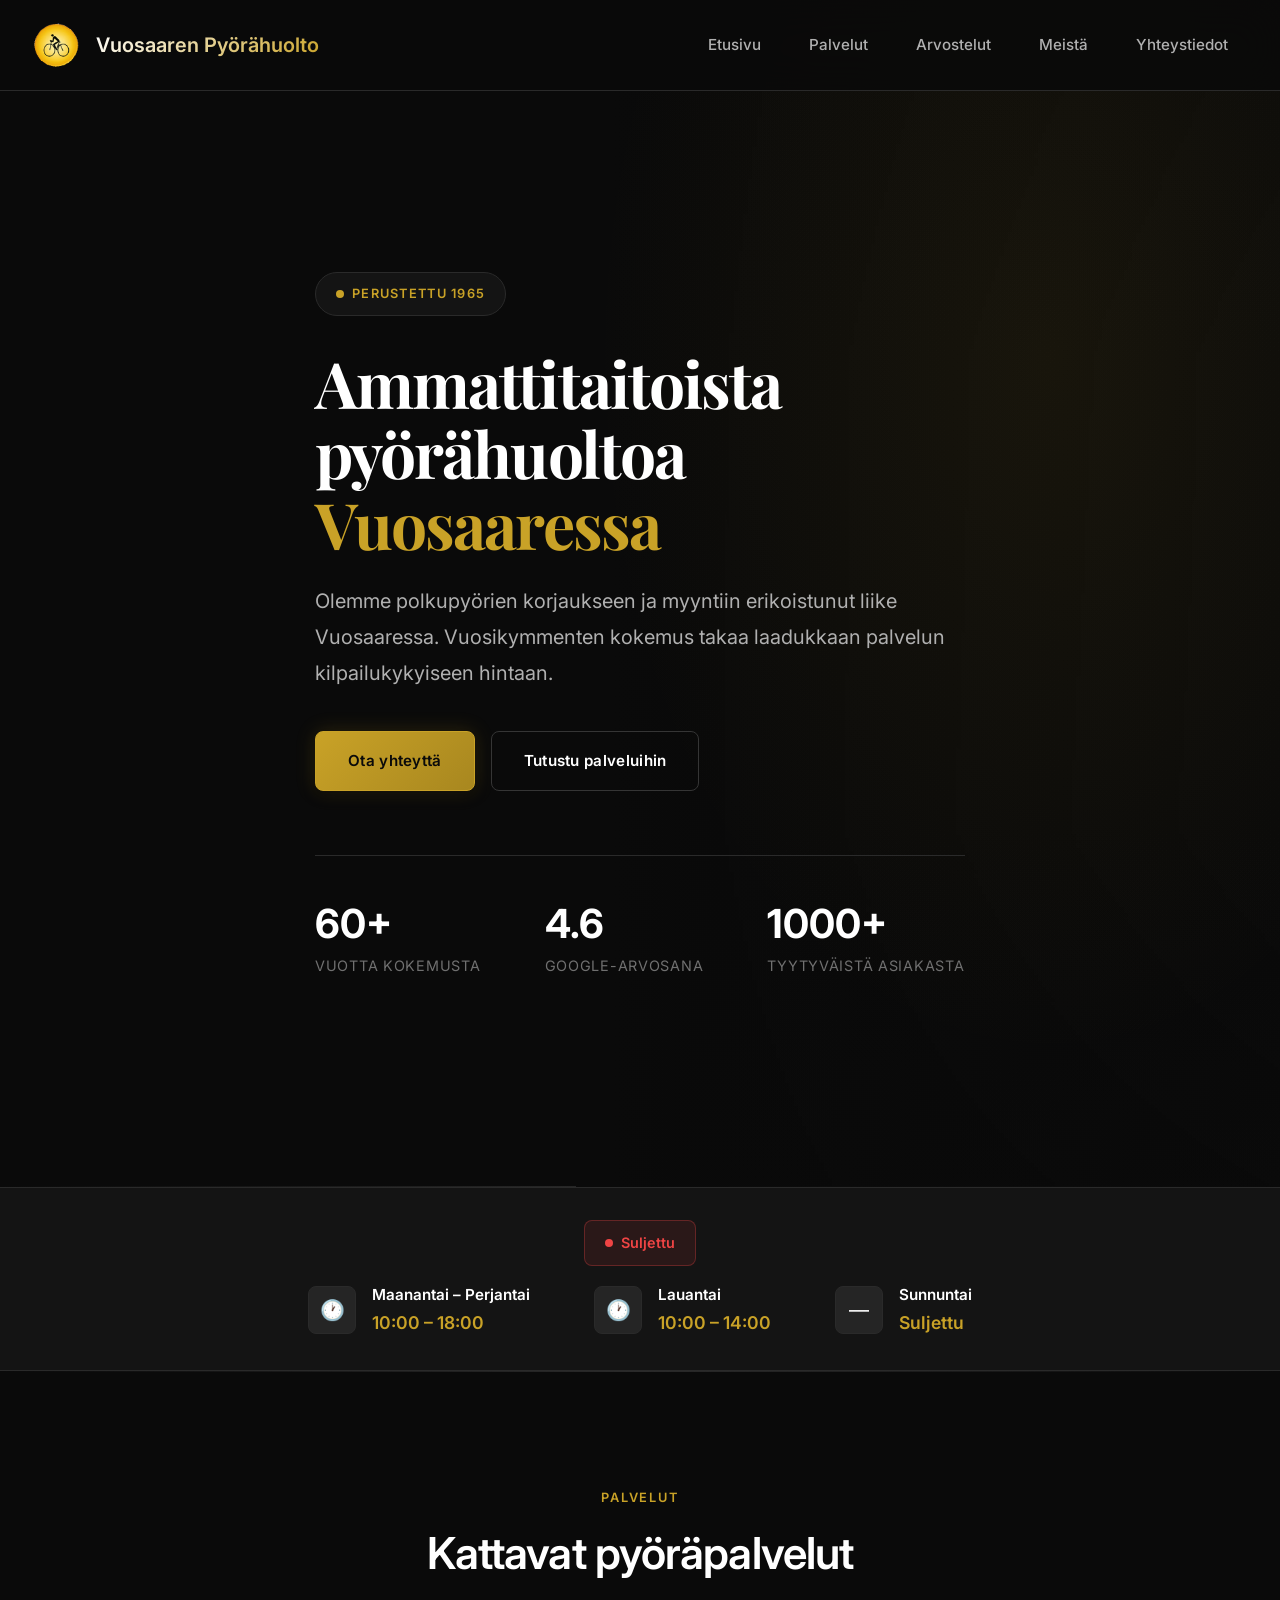
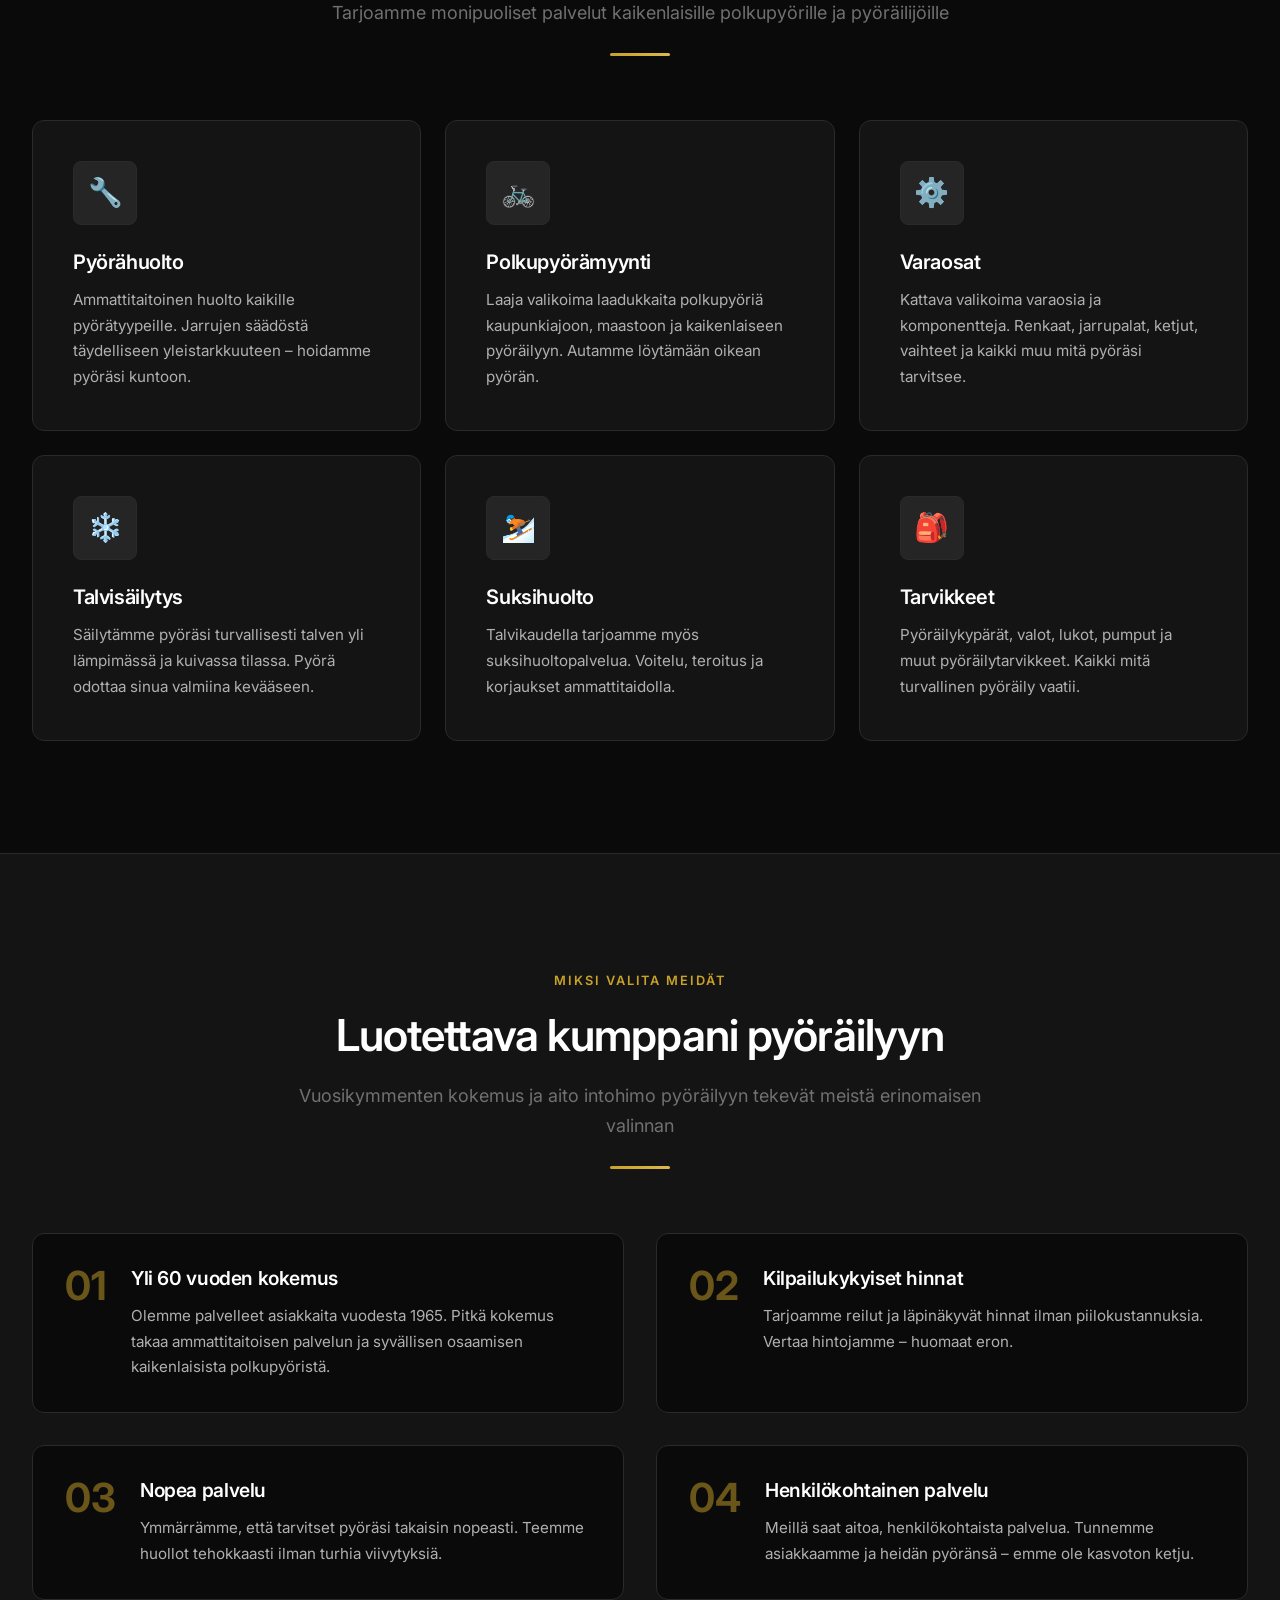
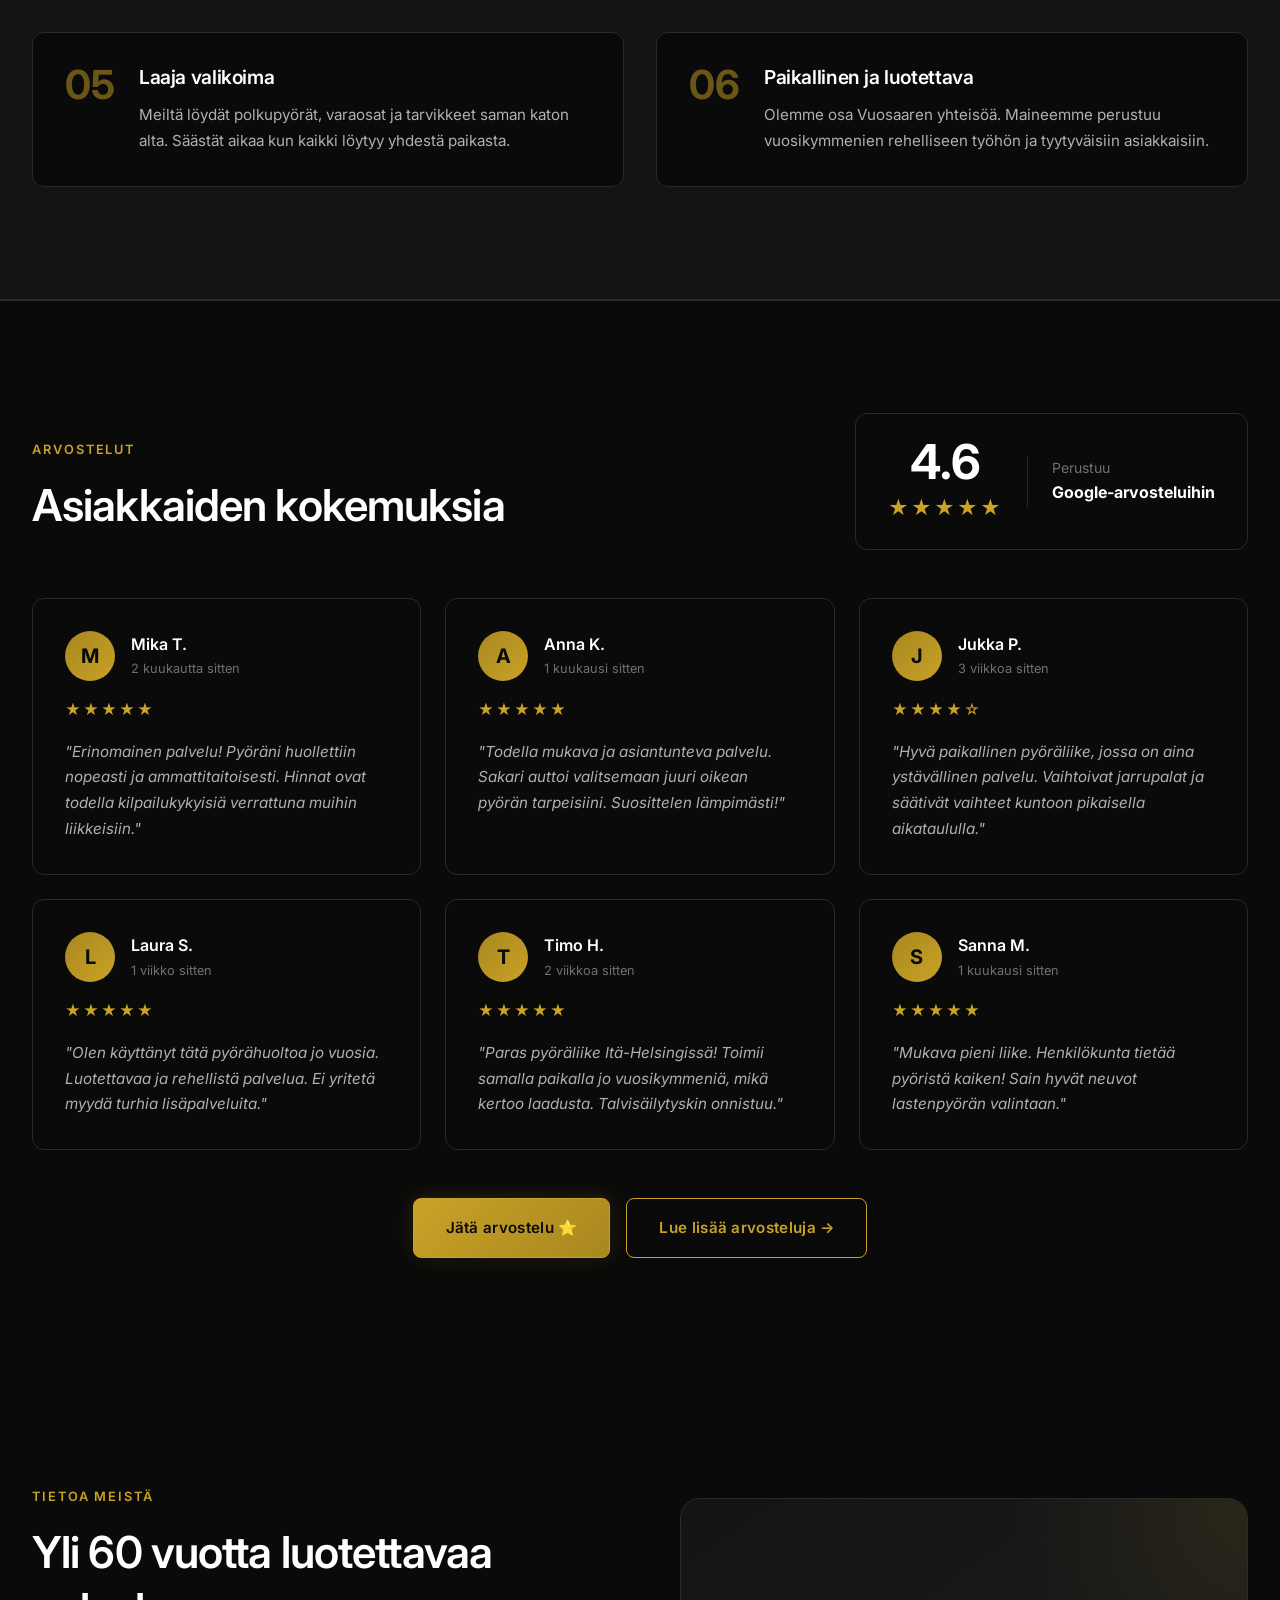
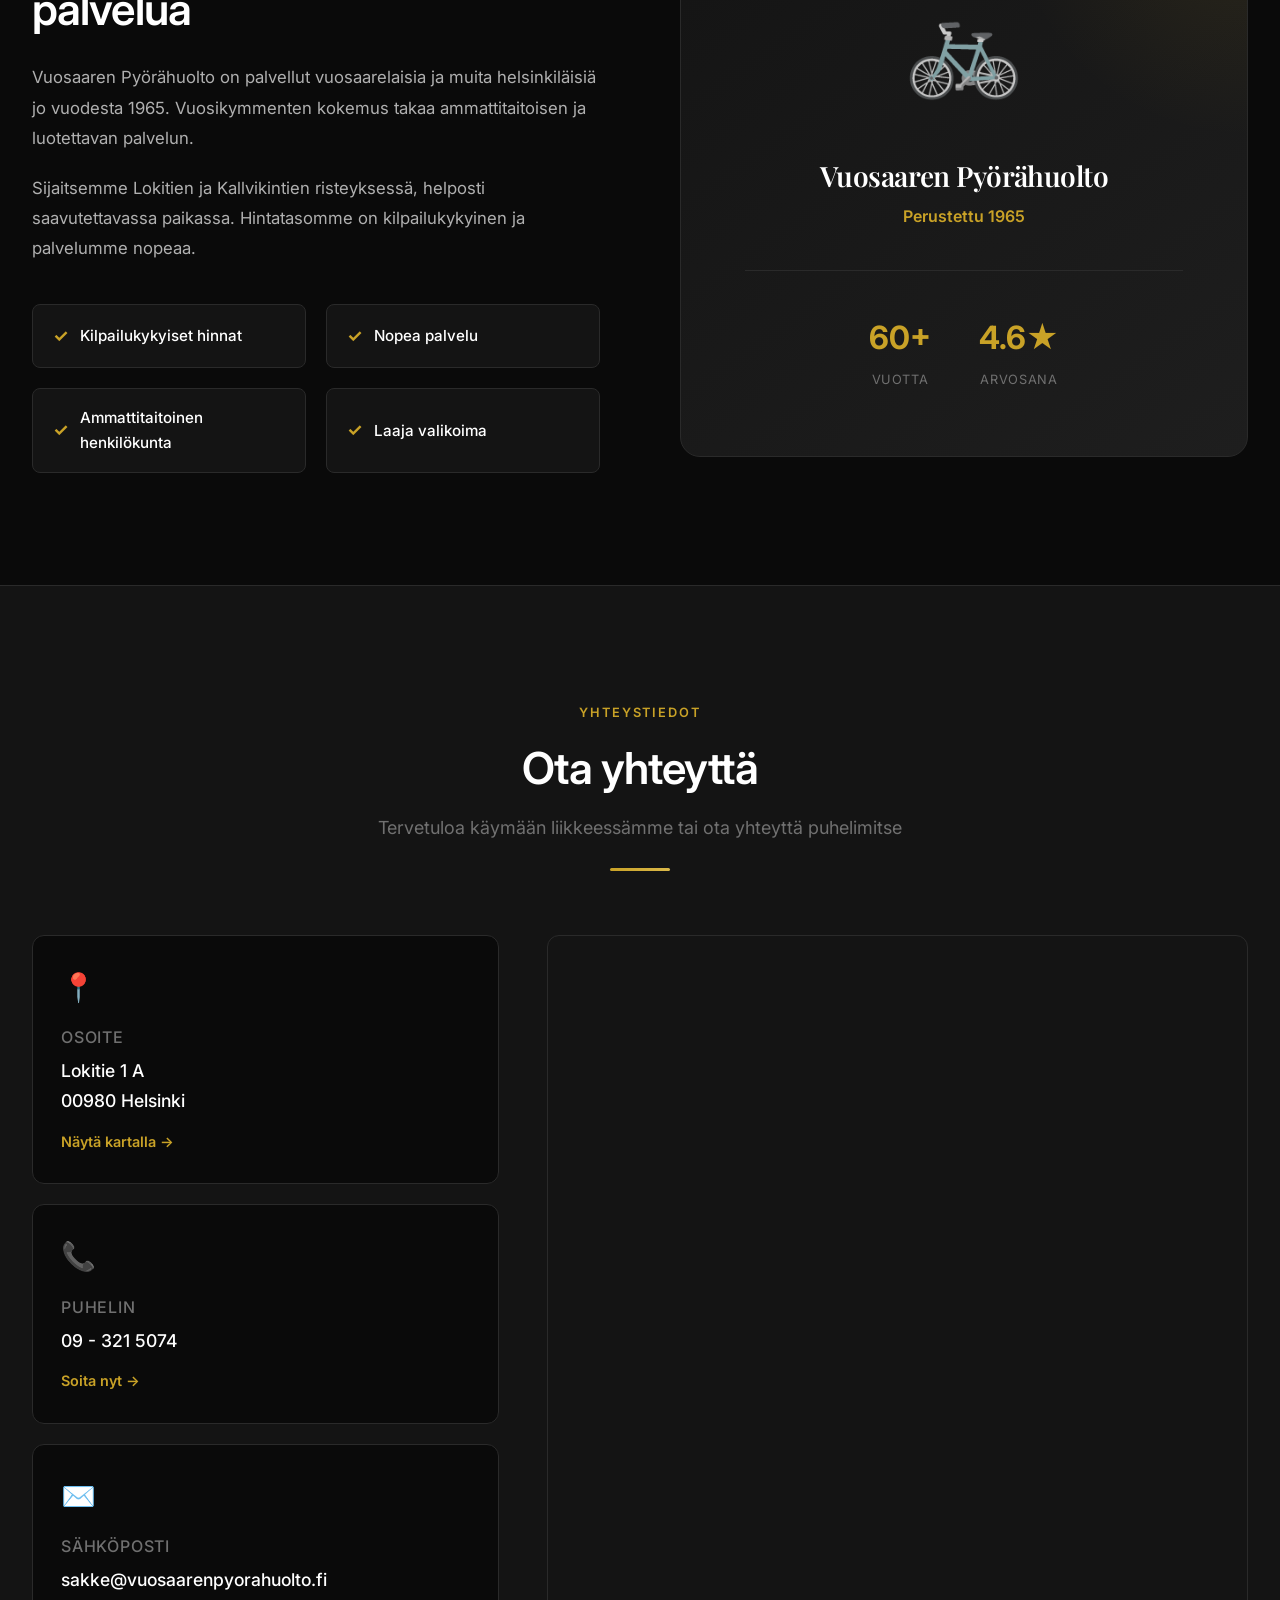
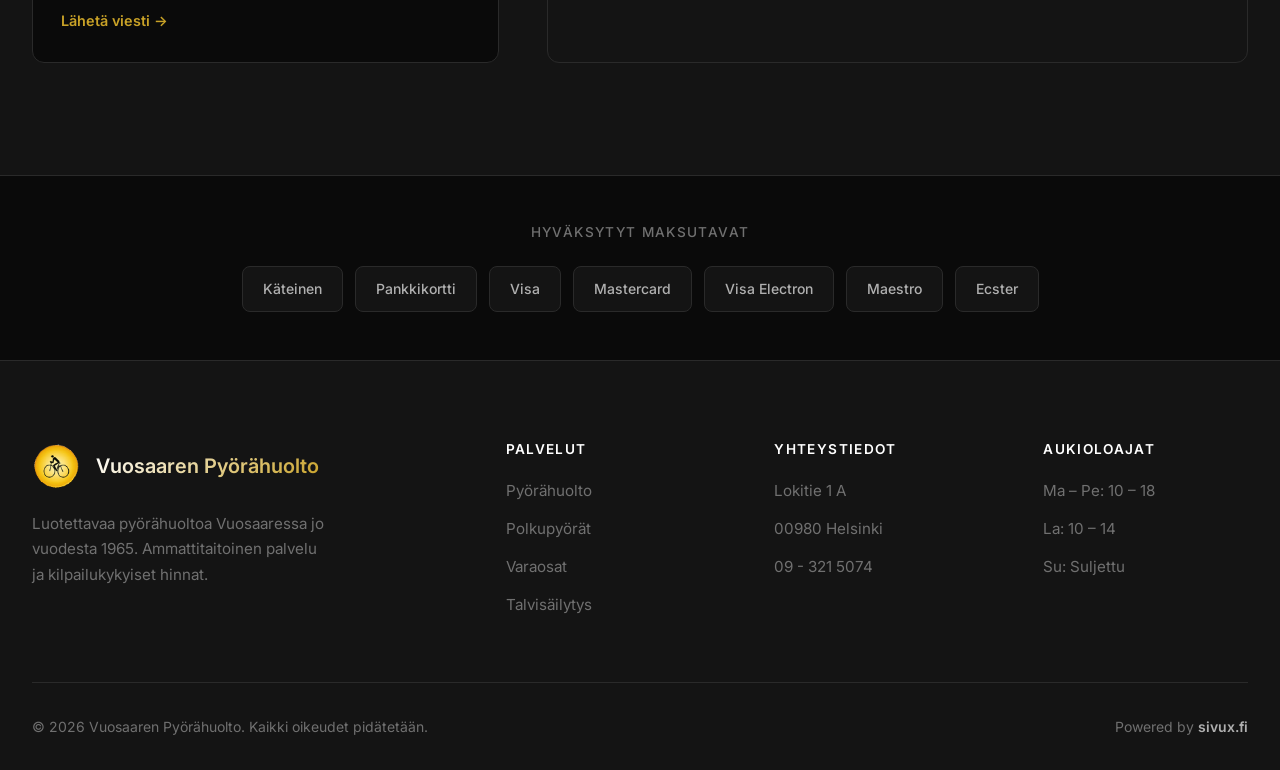
==== commit f1074096: "Lisatty Jata arvostelu -nappi Co-authored-by: Cursor <cursoragent@cursor.com>" ====
--- a/index.html
+++ b/index.html
@@ -280,8 +280,11 @@
                 </div>
             </div>
             <div class="reviews-cta">
+                <a href="https://search.google.com/local/writereview?placeid=ChIJs0fJnBAPkEYRwQLggnCwuswresult" target="_blank" rel="noopener" class="btn btn-primary">
+                    Jätä arvostelu ⭐
+                </a>
                 <a href="https://www.google.com/search?q=Vuosaaren+Py%C3%B6r%C3%A4huolto+Arvostelut" target="_blank" rel="noopener" class="btn btn-outline">
-                    Lue lisää arvosteluja Googlessa →
+                    Lue lisää arvosteluja →
                 </a>
             </div>
         </div>
--- a/styles.css
+++ b/styles.css
@@ -34,6 +34,7 @@
 
 html {
     scroll-behavior: smooth;
+    overflow-x: hidden;
 }
 
 body {
@@ -44,6 +45,8 @@
     background-color: var(--bg-dark);
     -webkit-font-smoothing: antialiased;
     -moz-osx-font-smoothing: grayscale;
+    overflow-x: hidden;
+    width: 100%;
 }
 
 h1, h2, h3, h4, h5, h6 {
@@ -93,6 +96,7 @@
     max-width: 1280px;
     margin: 0 auto;
     padding: 0 2rem;
+    box-sizing: border-box;
 }
 
 /* ===== Buttons ===== */
@@ -246,7 +250,7 @@
     display: flex;
     align-items: center;
     background: var(--bg-dark);
-    overflow: hidden;
+    overflow-x: hidden;
 }
 
 .hero-image {
@@ -748,7 +752,10 @@
 }
 
 .reviews-cta {
-    text-align: center;
+    display: flex;
+    justify-content: center;
+    gap: 1rem;
+    flex-wrap: wrap;
     margin-top: 3rem;
 }
 
@@ -1121,15 +1128,20 @@
 }
 
 @media (max-width: 768px) {
+    /* Navigation */
+    .nav-container {
+        height: 70px;
+    }
+
     .nav-links {
         position: fixed;
-        top: 90px;
+        top: 70px;
         left: 0;
         right: 0;
         background-color: var(--bg-card);
         flex-direction: column;
-        padding: 1.5rem;
-        gap: 0.5rem;
+        padding: 1rem;
+        gap: 0.25rem;
         border-bottom: 1px solid var(--border);
         box-shadow: var(--shadow-lg);
         transform: translateY(-150%);
@@ -1148,6 +1160,7 @@
         padding: 1rem;
         width: 100%;
         text-align: center;
+        font-size: 1rem;
     }
 
     .nav-toggle {
@@ -1166,47 +1179,207 @@
         transform: rotate(-45deg) translate(6px, -6px);
     }
 
+    /* Logo */
+    .logo {
+        font-size: 1rem;
+        gap: 0.5rem;
+    }
+
+    .logo-img {
+        width: 40px;
+        height: 40px;
+    }
+
+    .logo-text {
+        font-size: 0.9rem;
+    }
+
+    /* Hero */
+    .hero {
+        min-height: auto;
+        overflow: hidden;
+    }
+
     .hero-content {
-        padding: 8rem 0 4rem;
+        padding: 9rem 0 3rem;
         max-width: 100%;
+        width: 100%;
+        text-align: center;
     }
 
     .hero-image {
         width: 100%;
-        opacity: 0.3;
+        opacity: 0.45;
     }
 
     .hero-image::before {
-        background: linear-gradient(180deg, var(--bg-dark) 0%, rgba(10, 10, 10, 0.7) 50%, var(--bg-dark) 100%);
+        background: linear-gradient(180deg, var(--bg-dark) 0%, rgba(10, 10, 10, 0.5) 40%, rgba(10, 10, 10, 0.7) 100%);
+    }
+
+    .hero-image img {
+        object-position: center center;
+    }
+
+    .hero-badge {
+        padding: 0.5rem 1rem;
+        font-size: 0.7rem;
+        margin-bottom: 1.5rem;
+    }
+
+    .hero h1 {
+        font-size: 1.75rem;
+        margin-bottom: 1rem;
+        word-wrap: break-word;
+        overflow-wrap: break-word;
+    }
+
+    .hero h1 br {
+        display: none;
+    }
+
+    .hero-description {
+        font-size: 0.95rem;
+        margin-bottom: 2rem;
+        line-height: 1.7;
+        padding: 0;
     }
 
     .hero-buttons {
         flex-direction: column;
+        gap: 0.75rem;
+        margin-bottom: 2rem;
+        align-items: stretch;
     }
 
     .hero-buttons .btn {
         width: 100%;
+        padding: 1rem 1.5rem;
+        font-size: 0.95rem;
     }
 
     .hero-stats {
-        flex-direction: column;
-        gap: 2rem;
+        display: grid;
+        grid-template-columns: repeat(3, 1fr);
+        gap: 0.5rem;
+        padding-top: 1.5rem;
+    }
+
+    .stat-item {
+        text-align: center;
+    }
+
+    .stat-number {
+        font-size: 1.5rem;
+    }
+
+    .stat-label {
+        font-size: 0.65rem;
+        line-height: 1.3;
+    }
+
+    /* Hours Banner */
+    .hours-banner {
+        padding: 1.5rem 0;
     }
 
     .hours-grid {
         flex-direction: column;
-        align-items: center;
-        gap: 1.5rem;
-    }
-
-    .services-grid,
+        align-items: stretch;
+        gap: 1rem;
+    }
+
+    .hours-item {
+        justify-content: flex-start;
+        padding: 0.75rem 1rem;
+        background-color: var(--bg-accent);
+        border-radius: var(--radius);
+    }
+
+    .hours-icon {
+        width: 40px;
+        height: 40px;
+        font-size: 1rem;
+    }
+
+    .hours-text strong {
+        font-size: 0.85rem;
+    }
+
+    .hours-text span {
+        font-size: 1rem;
+    }
+
+    /* Sections */
+    section {
+        padding: 3.5rem 0;
+    }
+
+    .section-header {
+        margin-bottom: 2.5rem;
+    }
+
+    .section-header h2 {
+        font-size: 1.5rem;
+    }
+
+    .section-header p {
+        font-size: 1rem;
+    }
+
+    /* Services */
+    .services-grid {
+        grid-template-columns: 1fr;
+        gap: 1rem;
+    }
+
+    .service-card {
+        padding: 1.5rem;
+    }
+
+    .service-icon {
+        width: 50px;
+        height: 50px;
+        font-size: 1.5rem;
+        margin-bottom: 1rem;
+    }
+
+    .service-card h3 {
+        font-size: 1.1rem;
+    }
+
+    .service-card p {
+        font-size: 0.9rem;
+    }
+
+    /* Why Us */
+    .why-us-card {
+        flex-direction: column;
+        gap: 1rem;
+        padding: 1.25rem;
+    }
+
+    .why-us-number {
+        font-size: 1.5rem;
+    }
+
+    .why-us-content h3 {
+        font-size: 1.1rem;
+    }
+
+    .why-us-content p {
+        font-size: 0.9rem;
+    }
+
+    /* Reviews */
     .reviews-grid {
         grid-template-columns: 1fr;
+        gap: 1rem;
     }
 
     .reviews-header {
         flex-direction: column;
         align-items: stretch;
+        gap: 1.5rem;
     }
 
     .reviews-header .section-header {
@@ -1215,21 +1388,122 @@
 
     .rating-summary {
         justify-content: center;
+        padding: 1.25rem;
+    }
+
+    .rating-number {
+        font-size: 2.5rem;
+    }
+
+    .review-card {
+        padding: 1.25rem;
+    }
+
+    .reviewer-avatar {
+        width: 44px;
+        height: 44px;
+        font-size: 1.1rem;
+    }
+
+    .review-text {
+        font-size: 0.9rem;
+    }
+
+    /* About */
+    .about-grid {
+        gap: 2.5rem;
+    }
+
+    .about-content p {
+        font-size: 0.95rem;
     }
 
     .about-features {
         grid-template-columns: 1fr;
+        gap: 0.75rem;
+    }
+
+    .feature {
+        padding: 0.875rem 1rem;
+        font-size: 0.9rem;
+    }
+
+    .visual-card {
+        padding: 2.5rem 1.5rem;
+    }
+
+    .visual-icon {
+        font-size: 4rem;
+        margin-bottom: 1.5rem;
+    }
+
+    .visual-card h3 {
+        font-size: 1.35rem;
     }
 
     .visual-stats {
-        flex-direction: column;
-        gap: 1.5rem;
+        flex-direction: row;
+        gap: 2rem;
+        justify-content: center;
+    }
+
+    .visual-stat-number {
+        font-size: 1.5rem;
+    }
+
+    /* Contact */
+    .contact-grid {
+        gap: 2rem;
+    }
+
+    .contact-info {
+        gap: 1rem;
+    }
+
+    .contact-card {
+        padding: 1.25rem;
+    }
+
+    .contact-icon {
+        font-size: 1.5rem;
+        margin-bottom: 0.75rem;
+    }
+
+    .contact-card h3 {
+        font-size: 0.85rem;
+    }
+
+    .contact-card p {
+        font-size: 1rem;
+    }
+
+    .contact-map {
+        min-height: 280px;
+    }
+
+    /* Payment */
+    .payment-methods {
+        padding: 2rem 0;
+    }
+
+    .payment-grid {
+        gap: 0.5rem;
+    }
+
+    .payment-badge {
+        padding: 0.5rem 0.875rem;
+        font-size: 0.8rem;
+    }
+
+    /* Footer */
+    .footer {
+        padding: 3rem 0 1.5rem;
     }
 
     .footer-grid {
         grid-template-columns: 1fr;
         text-align: center;
-        gap: 2.5rem;
+        gap: 2rem;
     }
 
     .footer-brand {
@@ -1238,30 +1512,90 @@
         align-items: center;
     }
 
+    .footer-brand .logo {
+        margin-bottom: 1rem;
+    }
+
     .footer-brand p {
         max-width: 100%;
+        font-size: 0.9rem;
+    }
+
+    .footer-links h4 {
+        font-size: 0.8rem;
+        margin-bottom: 1rem;
+    }
+
+    .footer-links ul {
+        gap: 0.5rem;
+    }
+
+    .footer-links a,
+    .footer-links li {
+        font-size: 0.9rem;
     }
 
     .footer-bottom {
         flex-direction: column;
-        gap: 0.75rem;
+        gap: 0.5rem;
         text-align: center;
+        padding-top: 1.5rem;
+    }
+
+    .footer-bottom p,
+    .powered-by {
+        font-size: 0.8rem;
     }
 
     .powered-by {
         order: 1;
     }
 
-    section {
-        padding: 5rem 0;
-    }
-
+    /* Container */
     .container {
-        padding: 0 1.5rem;
+        padding: 0 1.25rem;
+    }
+
+    /* Buttons */
+    .btn {
+        padding: 0.875rem 1.5rem;
+        font-size: 0.9rem;
+    }
+
+    .btn-outline {
+        width: 100%;
     }
 }
 
 @media (max-width: 480px) {
+    .container {
+        padding: 0 1rem;
+    }
+
+    .hero-content {
+        padding: 8rem 0 2rem;
+    }
+
+    .hero h1 {
+        font-size: 1.5rem;
+    }
+
+    .hero-description {
+        font-size: 0.9rem;
+    }
+
+    .hero-stats {
+        gap: 0.25rem;
+    }
+
+    .stat-number {
+        font-size: 1.25rem;
+    }
+
+    .stat-label {
+        font-size: 0.6rem;
+    }
+
     .rating-summary {
         flex-direction: column;
         text-align: center;
@@ -1272,6 +1606,41 @@
         padding-left: 0;
         padding-top: 1rem;
         border-top: 1px solid var(--border);
+    }
+
+    .section-header h2 {
+        font-size: 1.35rem;
+    }
+
+    .visual-stats {
+        flex-direction: column;
+        gap: 1rem;
+    }
+}
+
+/* Touch-friendly improvements */
+@media (hover: none) and (pointer: coarse) {
+    .btn:hover {
+        transform: none;
+    }
+
+    .service-card:hover,
+    .why-us-card:hover,
+    .review-card:hover {
+        transform: none;
+    }
+
+    .nav-links a {
+        min-height: 48px;
+        display: flex;
+        align-items: center;
+        justify-content: center;
+    }
+
+    .contact-link {
+        min-height: 44px;
+        display: inline-flex;
+        align-items: center;
     }
 }
 
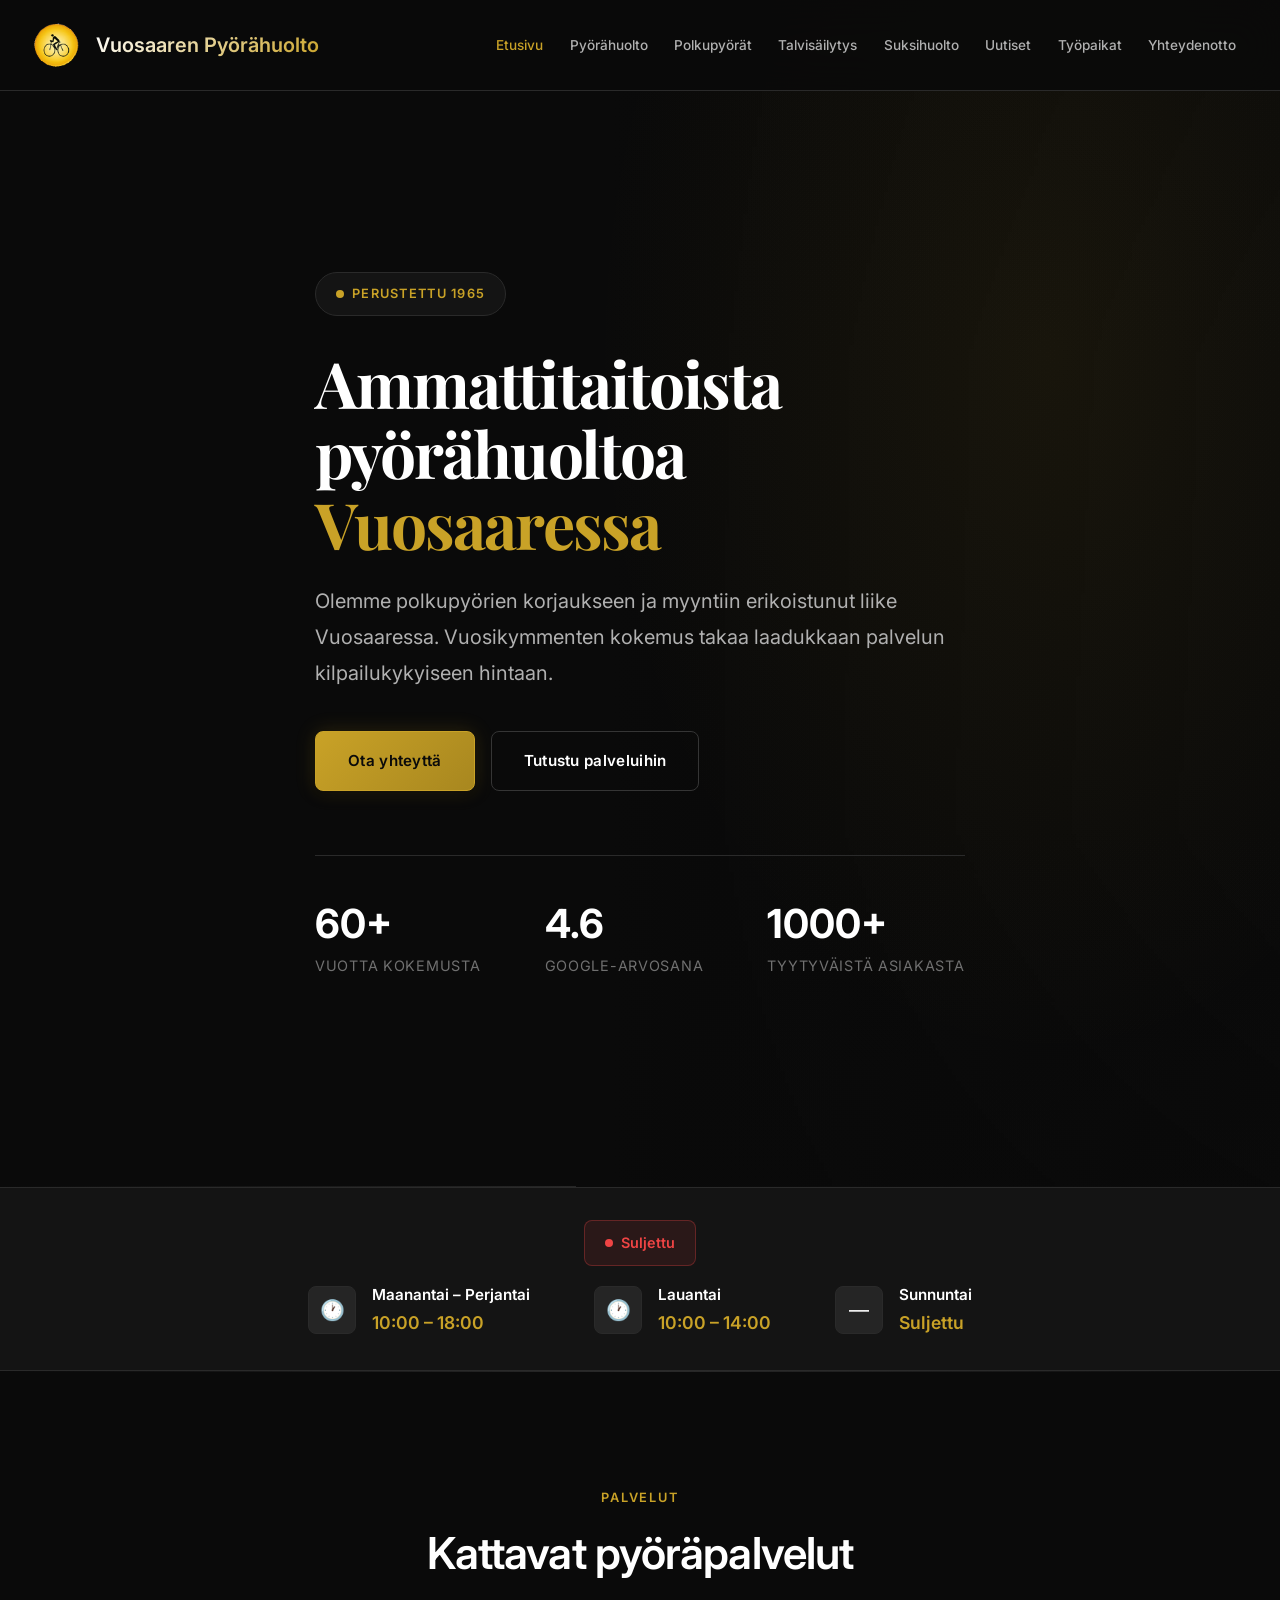
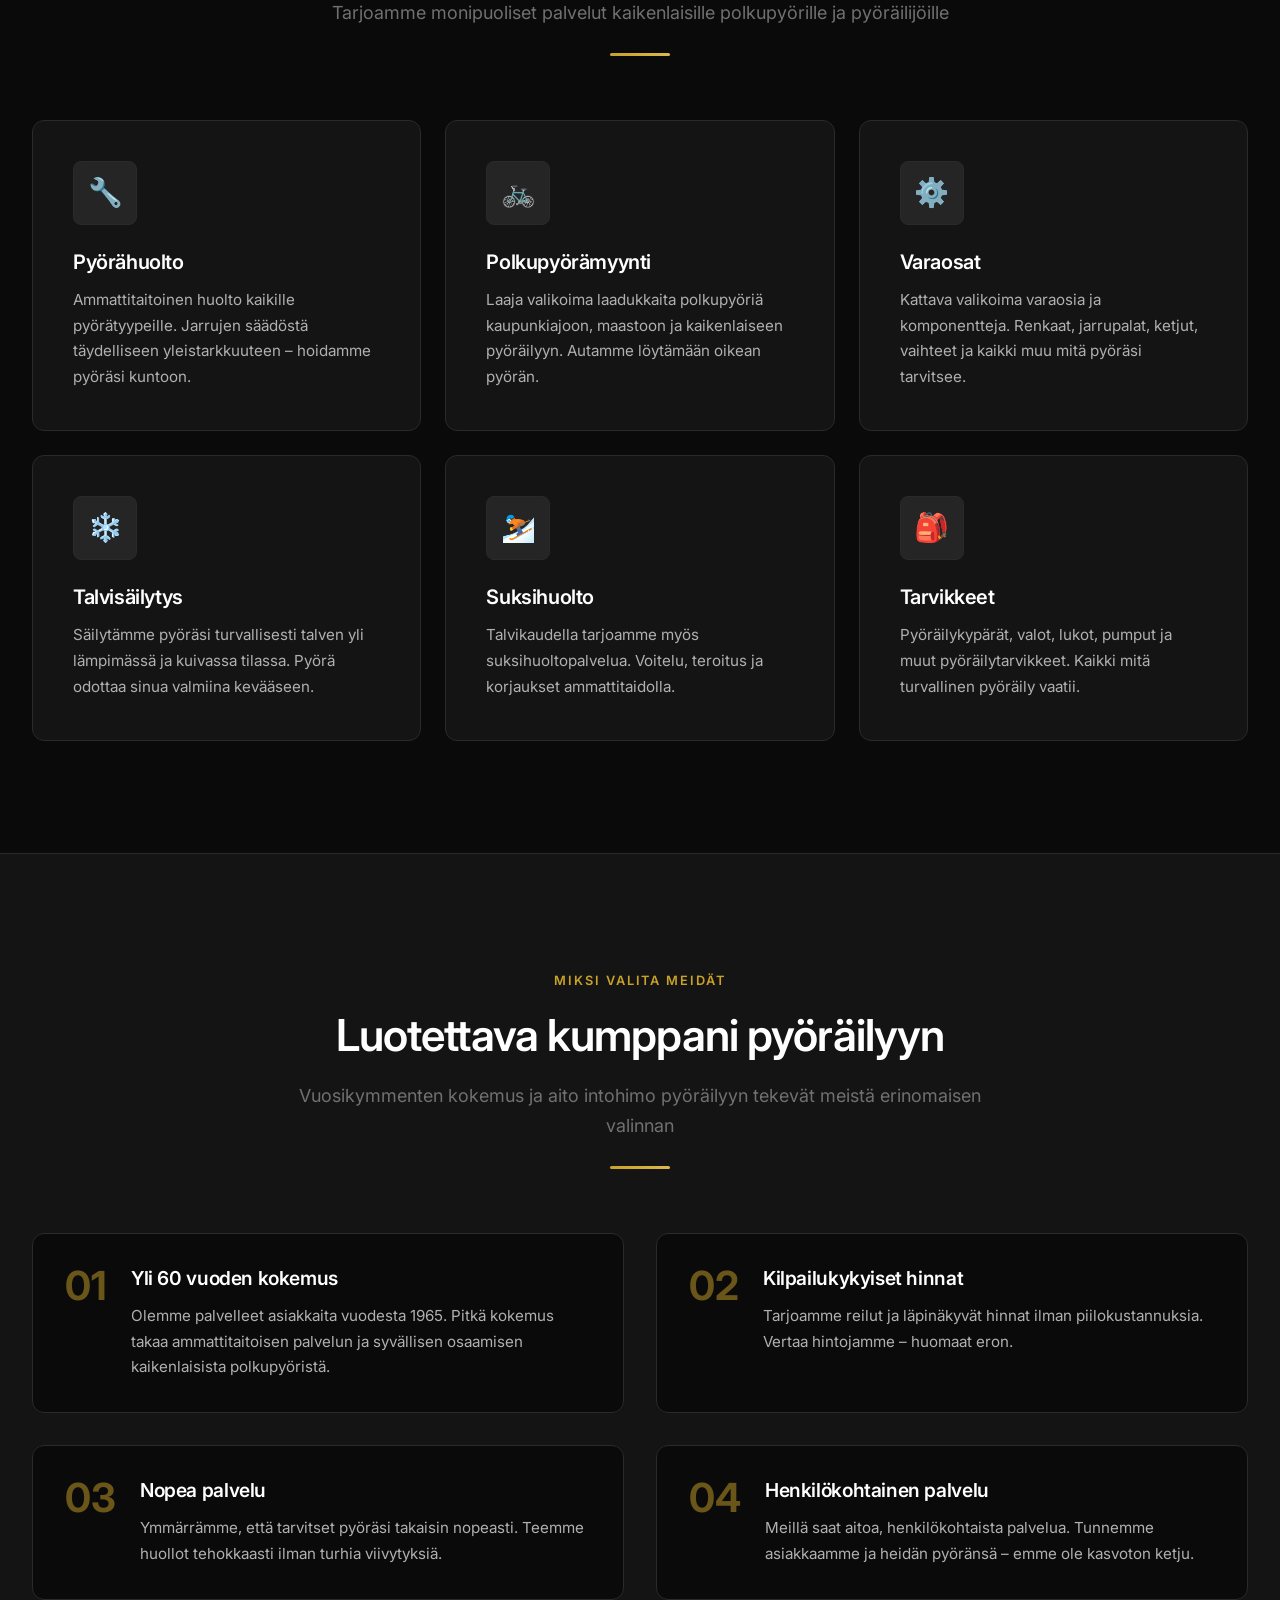
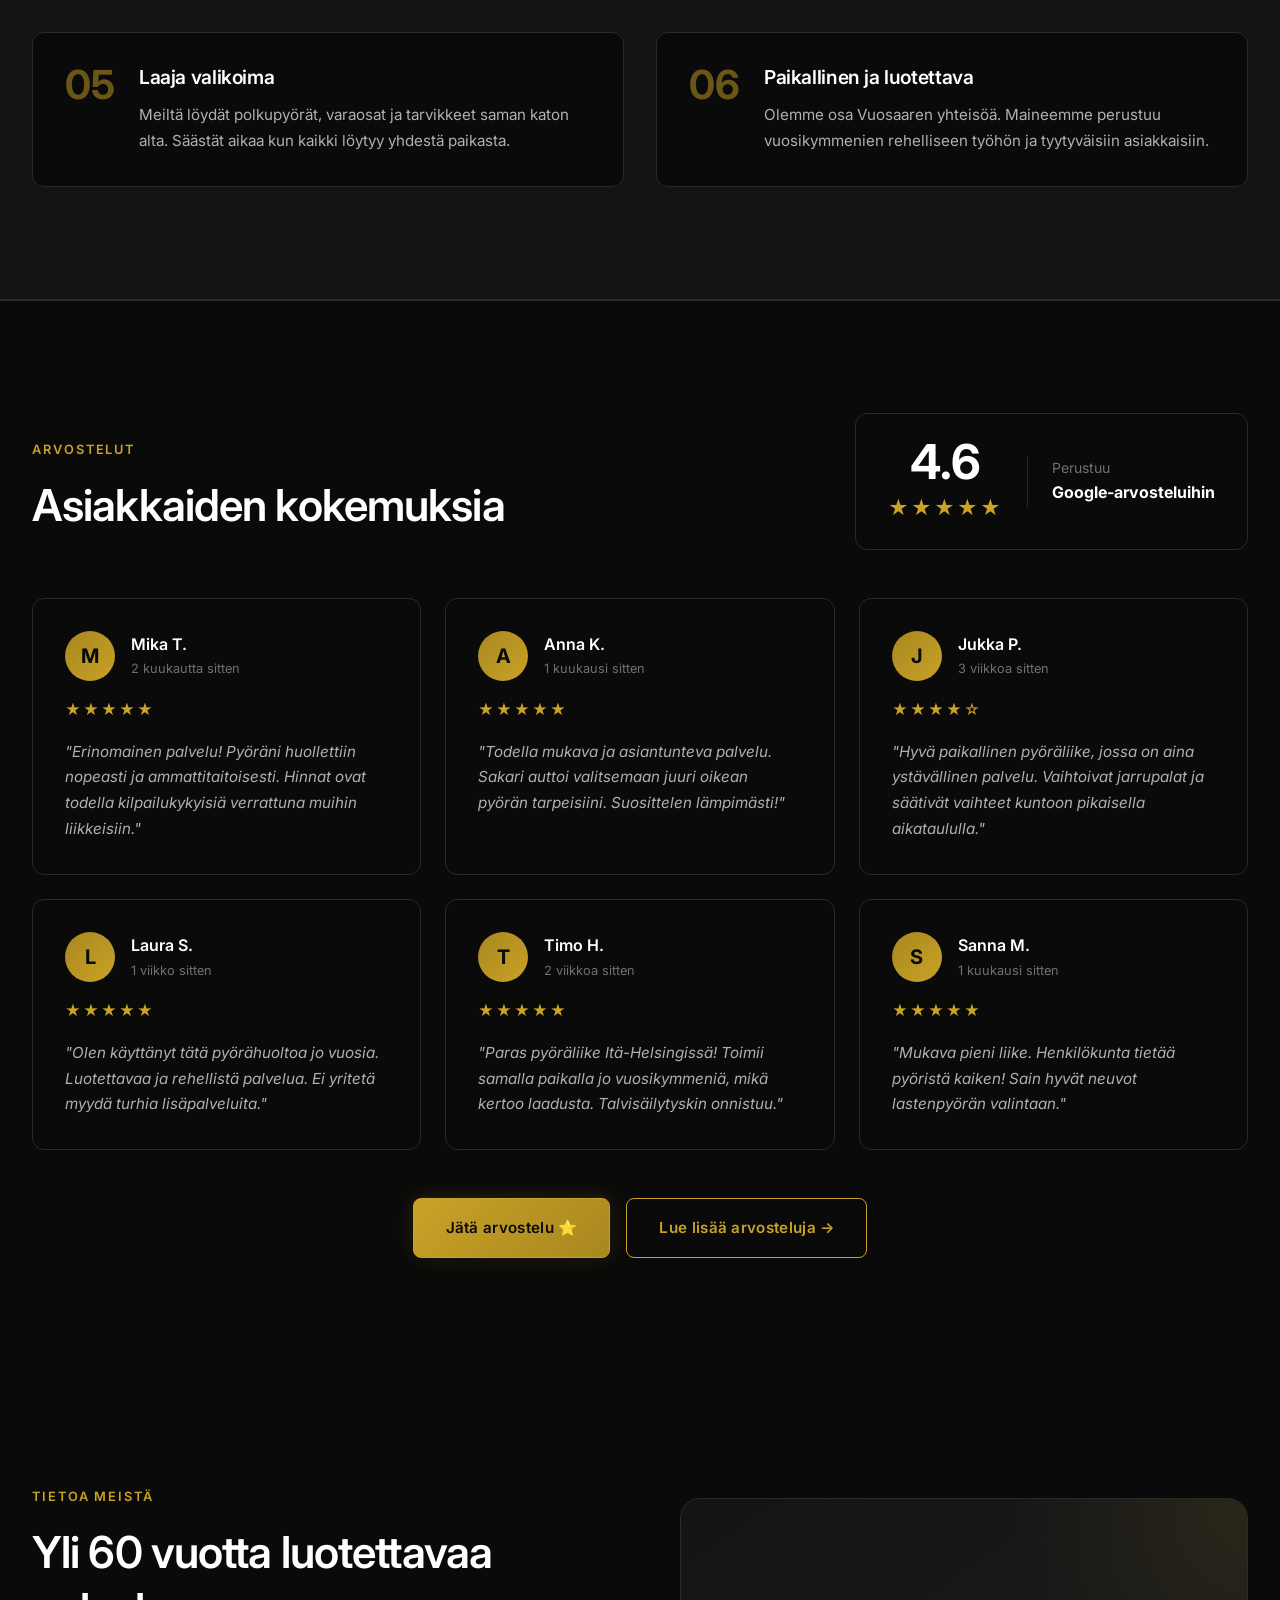
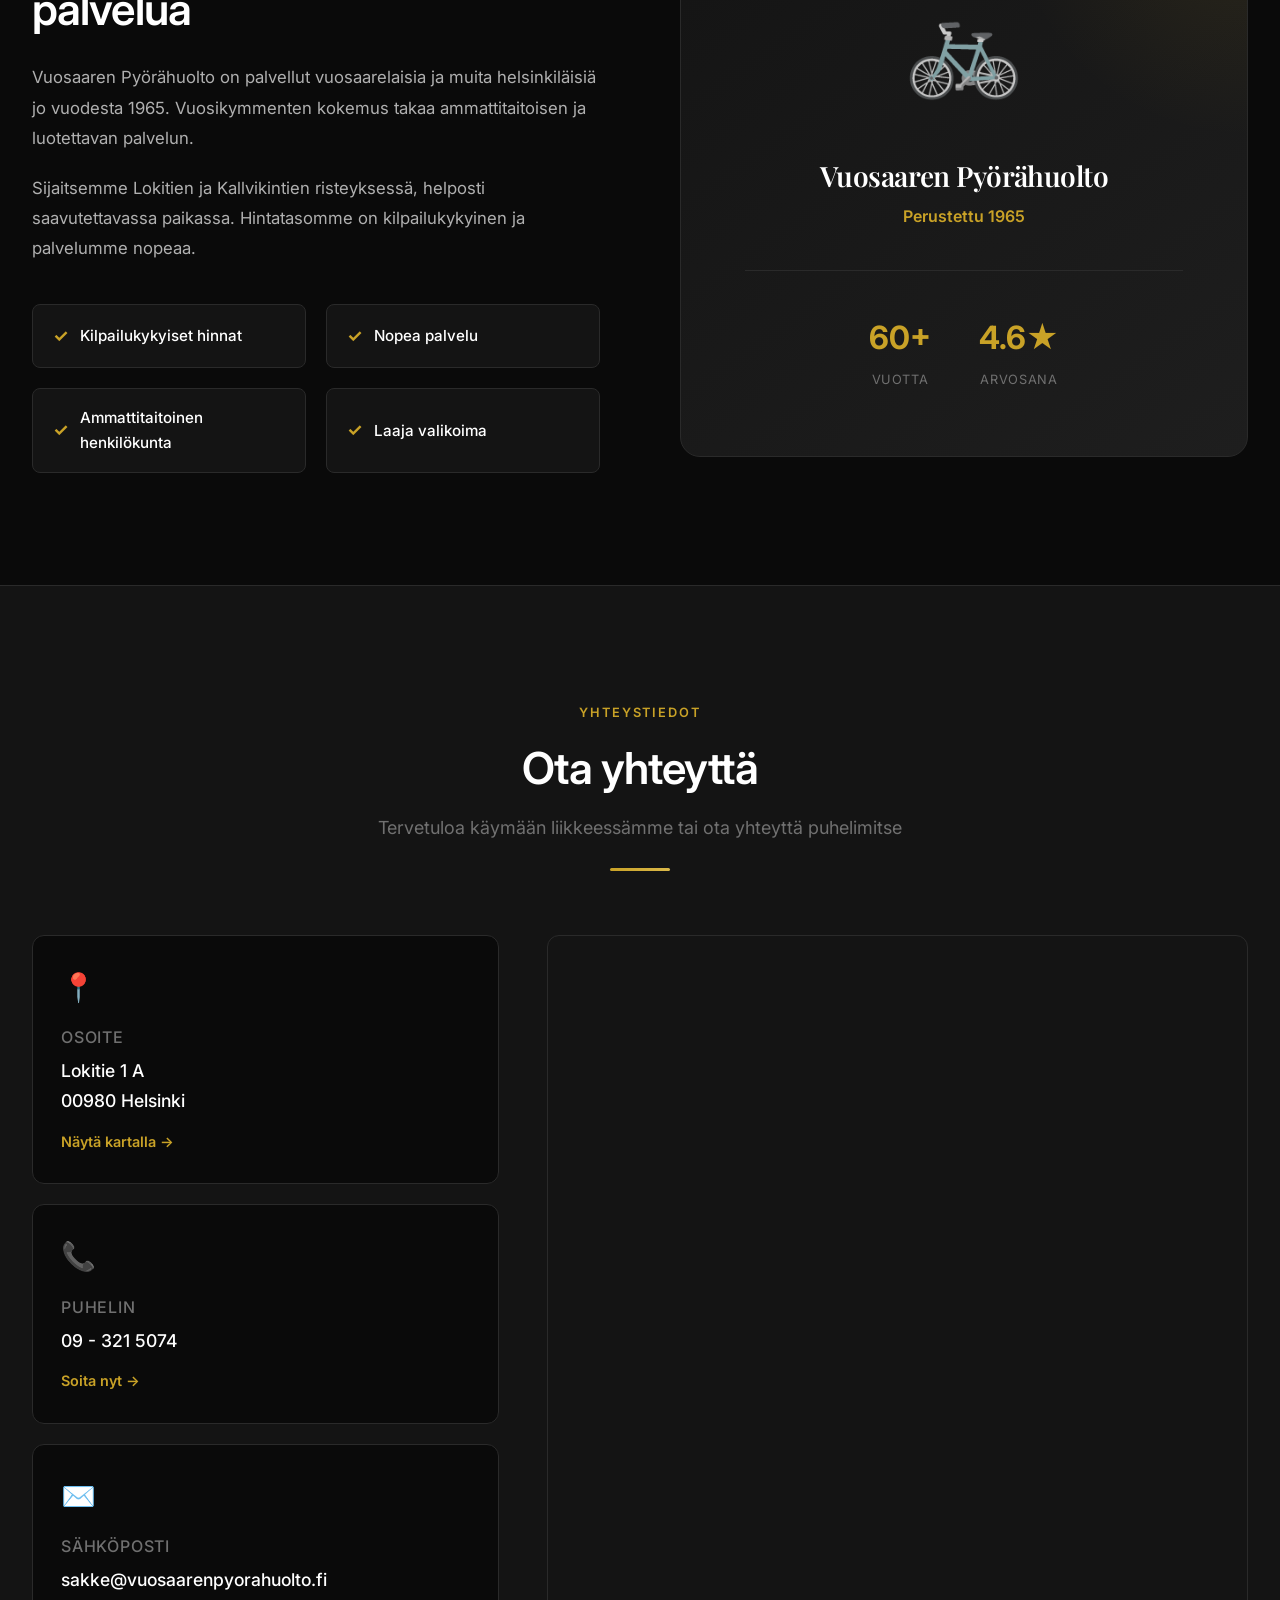
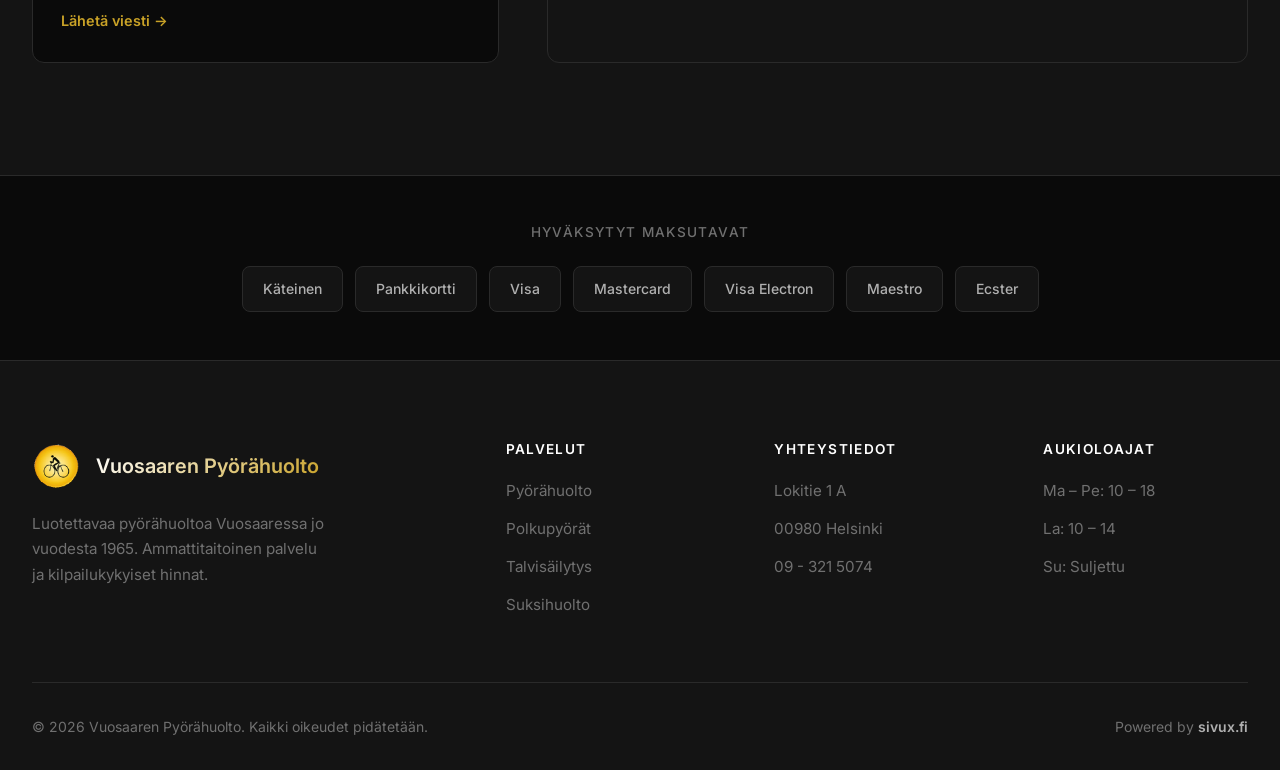
==== commit ab039575: "Lisatty kaikki alisivut vanhalta sivustolta samalla tyylilla Co-authored-by: Cursor <cursoragent@cur" ====
--- a/index.html
+++ b/index.html
@@ -14,7 +14,7 @@
     <!-- Navigation -->
     <nav class="navbar" id="navbar">
         <div class="container nav-container">
-            <a href="#" class="logo">
+            <a href="index.html" class="logo">
                 <img src="logo.png" alt="Vuosaaren Pyörähuolto" class="logo-img">
                 <span class="logo-text">Vuosaaren Pyörähuolto</span>
             </a>
@@ -24,11 +24,14 @@
                 <span></span>
             </button>
             <ul class="nav-links" id="navLinks">
-                <li><a href="#etusivu">Etusivu</a></li>
-                <li><a href="#palvelut">Palvelut</a></li>
-                <li><a href="#arvostelut">Arvostelut</a></li>
-                <li><a href="#meista">Meistä</a></li>
-                <li><a href="#yhteystiedot">Yhteystiedot</a></li>
+                <li><a href="index.html" class="active">Etusivu</a></li>
+                <li><a href="pyorahuolto.html">Pyörähuolto</a></li>
+                <li><a href="polkupyorat.html">Polkupyörät</a></li>
+                <li><a href="talvisailytys.html">Talvisäilytys</a></li>
+                <li><a href="suksihuolto.html">Suksihuolto</a></li>
+                <li><a href="uutiset.html">Uutiset</a></li>
+                <li><a href="tyopaikat.html">Työpaikat</a></li>
+                <li><a href="yhteydenotto.html">Yhteydenotto</a></li>
             </ul>
         </div>
     </nav>
@@ -102,36 +105,36 @@
                 <div class="section-divider"></div>
             </div>
             <div class="services-grid">
-                <div class="service-card">
+                <a href="pyorahuolto.html" class="service-card">
                     <div class="service-icon">🔧</div>
                     <h3>Pyörähuolto</h3>
                     <p>Ammattitaitoinen huolto kaikille pyörätyypeille. Jarrujen säädöstä täydelliseen yleistarkkuuteen – hoidamme pyöräsi kuntoon.</p>
-                </div>
-                <div class="service-card">
+                </a>
+                <a href="polkupyorat.html" class="service-card">
                     <div class="service-icon">🚲</div>
                     <h3>Polkupyörämyynti</h3>
                     <p>Laaja valikoima laadukkaita polkupyöriä kaupunkiajoon, maastoon ja kaikenlaiseen pyöräilyyn. Autamme löytämään oikean pyörän.</p>
-                </div>
-                <div class="service-card">
+                </a>
+                <a href="pyorahuolto.html" class="service-card">
                     <div class="service-icon">⚙️</div>
                     <h3>Varaosat</h3>
                     <p>Kattava valikoima varaosia ja komponentteja. Renkaat, jarrupalat, ketjut, vaihteet ja kaikki muu mitä pyöräsi tarvitsee.</p>
-                </div>
-                <div class="service-card">
+                </a>
+                <a href="talvisailytys.html" class="service-card">
                     <div class="service-icon">❄️</div>
                     <h3>Talvisäilytys</h3>
                     <p>Säilytämme pyöräsi turvallisesti talven yli lämpimässä ja kuivassa tilassa. Pyörä odottaa sinua valmiina kevääseen.</p>
-                </div>
-                <div class="service-card">
+                </a>
+                <a href="suksihuolto.html" class="service-card">
                     <div class="service-icon">⛷️</div>
                     <h3>Suksihuolto</h3>
                     <p>Talvikaudella tarjoamme myös suksihuoltopalvelua. Voitelu, teroitus ja korjaukset ammattitaidolla.</p>
-                </div>
-                <div class="service-card">
+                </a>
+                <a href="yhteydenotto.html" class="service-card">
                     <div class="service-icon">🎒</div>
                     <h3>Tarvikkeet</h3>
                     <p>Pyöräilykypärät, valot, lukot, pumput ja muut pyöräilytarvikkeet. Kaikki mitä turvallinen pyöräily vaatii.</p>
-                </div>
+                </a>
             </div>
         </div>
     </section>
@@ -405,7 +408,7 @@
         <div class="container">
             <div class="footer-grid">
                 <div class="footer-brand">
-                    <a href="#" class="logo">
+                    <a href="index.html" class="logo">
                         <img src="logo.png" alt="Vuosaaren Pyörähuolto" class="logo-img">
                         <span class="logo-text">Vuosaaren Pyörähuolto</span>
                     </a>
@@ -414,10 +417,10 @@
                 <div class="footer-links">
                     <h4>Palvelut</h4>
                     <ul>
-                        <li><a href="#palvelut">Pyörähuolto</a></li>
-                        <li><a href="#palvelut">Polkupyörät</a></li>
-                        <li><a href="#palvelut">Varaosat</a></li>
-                        <li><a href="#palvelut">Talvisäilytys</a></li>
+                        <li><a href="pyorahuolto.html">Pyörähuolto</a></li>
+                        <li><a href="polkupyorat.html">Polkupyörät</a></li>
+                        <li><a href="talvisailytys.html">Talvisäilytys</a></li>
+                        <li><a href="suksihuolto.html">Suksihuolto</a></li>
                     </ul>
                 </div>
                 <div class="footer-links">
--- a/styles.css
+++ b/styles.css
@@ -185,6 +185,8 @@
     font-weight: 600;
     font-size: 1.25rem;
     color: var(--text-primary);
+    min-width: 0;
+    flex-shrink: 1;
 }
 
 .logo:hover {
@@ -195,6 +197,7 @@
     width: 50px;
     height: 50px;
     object-fit: contain;
+    flex-shrink: 0;
 }
 
 .logo-text {
@@ -202,21 +205,36 @@
     -webkit-background-clip: text;
     -webkit-text-fill-color: transparent;
     background-clip: text;
+    white-space: nowrap;
+    overflow: hidden;
+    text-overflow: ellipsis;
 }
 
 .nav-links {
     display: flex;
     align-items: center;
-    gap: 0.5rem;
+    gap: 0.15rem;
+    flex-wrap: wrap;
+    justify-content: flex-end;
 }
 
 .nav-links a {
     color: var(--text-secondary);
     font-weight: 500;
-    font-size: 0.95rem;
-    padding: 0.625rem 1.25rem;
+    font-size: 0.85rem;
+    padding: 0.5rem 0.75rem;
     border-radius: var(--radius);
     transition: var(--transition);
+}
+
+.service-card {
+    text-decoration: none;
+    color: inherit;
+    display: block;
+}
+
+.service-card h3 {
+    color: var(--text-primary);
 }
 
 .nav-links a:hover {
@@ -1130,12 +1148,13 @@
 @media (max-width: 768px) {
     /* Navigation */
     .nav-container {
-        height: 70px;
+        height: 64px;
+        gap: 0.75rem;
     }
 
     .nav-links {
         position: fixed;
-        top: 70px;
+        top: 64px;
         left: 0;
         right: 0;
         background-color: var(--bg-card);
@@ -1144,10 +1163,11 @@
         gap: 0.25rem;
         border-bottom: 1px solid var(--border);
         box-shadow: var(--shadow-lg);
-        transform: translateY(-150%);
+        transform: translateY(-120%);
         opacity: 0;
         visibility: hidden;
         transition: var(--transition);
+        z-index: 999;
     }
 
     .nav-links.active {
@@ -1165,6 +1185,8 @@
 
     .nav-toggle {
         display: flex;
+        flex-shrink: 0;
+        z-index: 1001;
     }
 
     .nav-toggle.active span:nth-child(1) {
@@ -1181,39 +1203,50 @@
 
     /* Logo */
     .logo {
-        font-size: 1rem;
+        font-size: 0.95rem;
         gap: 0.5rem;
+        max-width: calc(100% - 48px);
     }
 
     .logo-img {
-        width: 40px;
-        height: 40px;
+        width: 36px;
+        height: 36px;
     }
 
     .logo-text {
-        font-size: 0.9rem;
-    }
-
-    /* Hero */
+        font-size: 0.85rem;
+    }
+
+    /* Hero - must override 1024px max-width: 55% */
     .hero {
         min-height: auto;
+        display: block;
         overflow: hidden;
     }
 
     .hero-content {
-        padding: 9rem 0 3rem;
-        max-width: 100%;
+        max-width: 100% !important;
         width: 100%;
+        padding-top: 5.5rem;
+        padding-bottom: 2.5rem;
         text-align: center;
+        margin: 0 auto;
     }
 
     .hero-image {
         width: 100%;
-        opacity: 0.45;
+        left: 0;
+        right: 0;
+        opacity: 0.35;
     }
 
     .hero-image::before {
-        background: linear-gradient(180deg, var(--bg-dark) 0%, rgba(10, 10, 10, 0.5) 40%, rgba(10, 10, 10, 0.7) 100%);
+        background: linear-gradient(
+            180deg,
+            rgba(10, 10, 10, 0.85) 0%,
+            rgba(10, 10, 10, 0.55) 40%,
+            rgba(10, 10, 10, 0.9) 100%
+        );
     }
 
     .hero-image img {
@@ -1223,14 +1256,15 @@
     .hero-badge {
         padding: 0.5rem 1rem;
         font-size: 0.7rem;
-        margin-bottom: 1.5rem;
+        margin-bottom: 1rem;
+        letter-spacing: 0.06em;
     }
 
     .hero h1 {
-        font-size: 1.75rem;
+        font-size: clamp(1.5rem, 7vw, 2rem);
         margin-bottom: 1rem;
-        word-wrap: break-word;
-        overflow-wrap: break-word;
+        line-height: 1.25;
+        word-break: break-word;
     }
 
     .hero h1 br {
@@ -1239,9 +1273,11 @@
 
     .hero-description {
         font-size: 0.95rem;
-        margin-bottom: 2rem;
-        line-height: 1.7;
-        padding: 0;
+        margin-bottom: 1.5rem;
+        margin-left: auto;
+        margin-right: auto;
+        max-width: 100%;
+        line-height: 1.6;
     }
 
     .hero-buttons {
@@ -1253,28 +1289,33 @@
 
     .hero-buttons .btn {
         width: 100%;
-        padding: 1rem 1.5rem;
+        padding: 0.875rem 1.25rem;
         font-size: 0.95rem;
     }
 
     .hero-stats {
         display: grid;
         grid-template-columns: repeat(3, 1fr);
-        gap: 0.5rem;
+        gap: 0.75rem;
         padding-top: 1.5rem;
+        border-top: 1px solid var(--border);
     }
 
     .stat-item {
         text-align: center;
+        min-width: 0;
     }
 
     .stat-number {
-        font-size: 1.5rem;
+        font-size: clamp(1.25rem, 5vw, 1.5rem);
+        margin-bottom: 0.25rem;
     }
 
     .stat-label {
         font-size: 0.65rem;
         line-height: 1.3;
+        letter-spacing: 0.02em;
+        text-transform: none;
     }
 
     /* Hours Banner */
@@ -1569,11 +1610,17 @@
 
 @media (max-width: 480px) {
     .container {
-        padding: 0 1rem;
+        padding-left: 1rem;
+        padding-right: 1rem;
+    }
+
+    .logo-text {
+        font-size: 0.8rem;
     }
 
     .hero-content {
-        padding: 8rem 0 2rem;
+        padding-top: 5rem;
+        padding-bottom: 2rem;
     }
 
     .hero h1 {
@@ -1582,10 +1629,6 @@
 
     .hero-description {
         font-size: 0.9rem;
-    }
-
-    .hero-stats {
-        gap: 0.25rem;
     }
 
     .stat-number {
@@ -1709,3 +1752,326 @@
     background-color: var(--primary);
     color: var(--bg-dark);
 }
+/* ===== Inner Page Styles ===== */
+.page-hero {
+    position: relative;
+    min-height: 45vh;
+    display: flex;
+    align-items: flex-end;
+    padding: 8rem 0 3.5rem;
+    background: var(--bg-dark);
+    overflow: hidden;
+}
+
+.page-hero-image {
+    position: absolute;
+    inset: 0;
+    z-index: 0;
+}
+
+.page-hero-image img {
+    width: 100%;
+    height: 100%;
+    object-fit: cover;
+    filter: saturate(0.85) brightness(0.55);
+}
+
+.page-hero-image::after {
+    content: '';
+    position: absolute;
+    inset: 0;
+    background: linear-gradient(180deg, rgba(10,10,10,0.55) 0%, rgba(10,10,10,0.75) 60%, var(--bg-dark) 100%);
+}
+
+.page-hero-content {
+    position: relative;
+    z-index: 1;
+    max-width: 720px;
+}
+
+.page-hero .section-label {
+    margin-bottom: 0.75rem;
+}
+
+.page-hero h1 {
+    margin-bottom: 1rem;
+    font-size: clamp(2rem, 4vw, 3.25rem);
+}
+
+.page-hero p {
+    font-size: 1.125rem;
+    color: var(--text-secondary);
+    max-width: 560px;
+}
+
+.page-section {
+    padding: 4.5rem 0;
+}
+
+.page-section.alt {
+    background-color: var(--bg-card);
+    border-top: 1px solid var(--border);
+    border-bottom: 1px solid var(--border);
+}
+
+.content-block {
+    max-width: 720px;
+}
+
+.content-block h2 {
+    margin: 2rem 0 1rem;
+    font-size: 1.5rem;
+}
+
+.content-block h3 {
+    margin: 1.75rem 0 0.75rem;
+    color: var(--primary);
+}
+
+.content-block h4 {
+    margin: 1.25rem 0 0.5rem;
+    color: var(--text-primary);
+}
+
+.content-block p {
+    margin-bottom: 1rem;
+    font-size: 1.05rem;
+    line-height: 1.8;
+}
+
+.content-block ul {
+    margin: 1rem 0 1.5rem;
+    display: flex;
+    flex-direction: column;
+    gap: 0.5rem;
+}
+
+.content-block ul li {
+    position: relative;
+    padding-left: 1.5rem;
+    color: var(--text-secondary);
+}
+
+.content-block ul li::before {
+    content: '\2713';
+    position: absolute;
+    left: 0;
+    color: var(--primary);
+    font-weight: 700;
+}
+
+.content-block a {
+    color: var(--primary);
+    text-decoration: underline;
+    text-underline-offset: 3px;
+}
+
+.price-list {
+    display: flex;
+    flex-direction: column;
+    gap: 0.75rem;
+    margin-top: 2rem;
+}
+
+.price-item {
+    display: flex;
+    justify-content: space-between;
+    align-items: center;
+    gap: 1rem;
+    padding: 1.25rem 1.5rem;
+    background: var(--bg-card);
+    border: 1px solid var(--border);
+    border-radius: var(--radius);
+    transition: var(--transition);
+}
+
+.price-item:hover {
+    border-color: var(--primary);
+}
+
+.price-item span {
+    color: var(--text-primary);
+    font-weight: 500;
+}
+
+.price-item strong {
+    color: var(--primary);
+    font-size: 1.15rem;
+    white-space: nowrap;
+}
+
+.brand-grid {
+    display: grid;
+    grid-template-columns: repeat(3, 1fr);
+    gap: 1.5rem;
+    margin-top: 2rem;
+}
+
+.brand-card {
+    background: var(--bg-card);
+    border: 1px solid var(--border);
+    border-radius: var(--radius-lg);
+    overflow: hidden;
+    transition: var(--transition);
+}
+
+.brand-card:hover {
+    border-color: var(--border-light);
+    transform: translateY(-4px);
+}
+
+.brand-card img {
+    width: 100%;
+    height: 200px;
+    object-fit: cover;
+}
+
+.brand-card-body {
+    padding: 1.5rem;
+}
+
+.brand-card h3 {
+    margin-bottom: 0.75rem;
+}
+
+.brand-card p {
+    font-size: 0.95rem;
+    line-height: 1.6;
+}
+
+.news-list {
+    display: flex;
+    flex-direction: column;
+    gap: 1.5rem;
+}
+
+.news-card {
+    background: var(--bg-card);
+    border: 1px solid var(--border);
+    border-radius: var(--radius-lg);
+    padding: 2rem;
+    transition: var(--transition);
+}
+
+.news-card:hover {
+    border-color: var(--border-light);
+}
+
+.news-date {
+    display: inline-block;
+    color: var(--primary);
+    font-size: 0.8rem;
+    font-weight: 600;
+    text-transform: uppercase;
+    letter-spacing: 0.08em;
+    margin-bottom: 0.75rem;
+}
+
+.news-card h3 {
+    margin-bottom: 0.75rem;
+}
+
+.news-card p {
+    font-size: 0.95rem;
+    line-height: 1.7;
+}
+
+.quote-block {
+    display: grid;
+    grid-template-columns: 120px 1fr;
+    gap: 2rem;
+    align-items: center;
+    padding: 2.5rem;
+    background: var(--bg-card);
+    border: 1px solid var(--border);
+    border-radius: var(--radius-lg);
+    margin-top: 2rem;
+}
+
+.quote-block img {
+    width: 120px;
+    height: 120px;
+    border-radius: 50%;
+    object-fit: cover;
+    border: 2px solid var(--primary);
+}
+
+.quote-block blockquote {
+    font-size: 1.15rem;
+    font-style: italic;
+    color: var(--text-primary);
+    line-height: 1.7;
+    margin-bottom: 1rem;
+}
+
+.quote-block cite {
+    color: var(--text-muted);
+    font-style: normal;
+    font-size: 0.9rem;
+}
+
+.cta-box {
+    text-align: center;
+    padding: 3rem 2rem;
+    background: var(--bg-card);
+    border: 1px solid var(--border);
+    border-radius: var(--radius-xl);
+    margin-top: 2rem;
+}
+
+.cta-box h2 {
+    margin-bottom: 0.75rem;
+}
+
+.cta-box p {
+    margin-bottom: 1.5rem;
+    max-width: 480px;
+    margin-left: auto;
+    margin-right: auto;
+}
+
+.nav-links a.active {
+    color: var(--primary);
+}
+
+@media (max-width: 1024px) {
+    .brand-grid {
+        grid-template-columns: 1fr;
+    }
+
+    .quote-block {
+        grid-template-columns: 1fr;
+        text-align: center;
+        justify-items: center;
+    }
+}
+
+@media (max-width: 768px) {
+    .page-hero {
+        min-height: 35vh;
+        padding: 6rem 0 2.5rem;
+        text-align: center;
+    }
+
+    .page-hero-content {
+        max-width: 100%;
+    }
+
+    .page-hero p {
+        margin: 0 auto;
+    }
+
+    .page-section {
+        padding: 3rem 0;
+    }
+
+    .price-item {
+        flex-direction: column;
+        align-items: flex-start;
+        gap: 0.5rem;
+    }
+
+    .brand-card img {
+        height: 160px;
+    }
+}
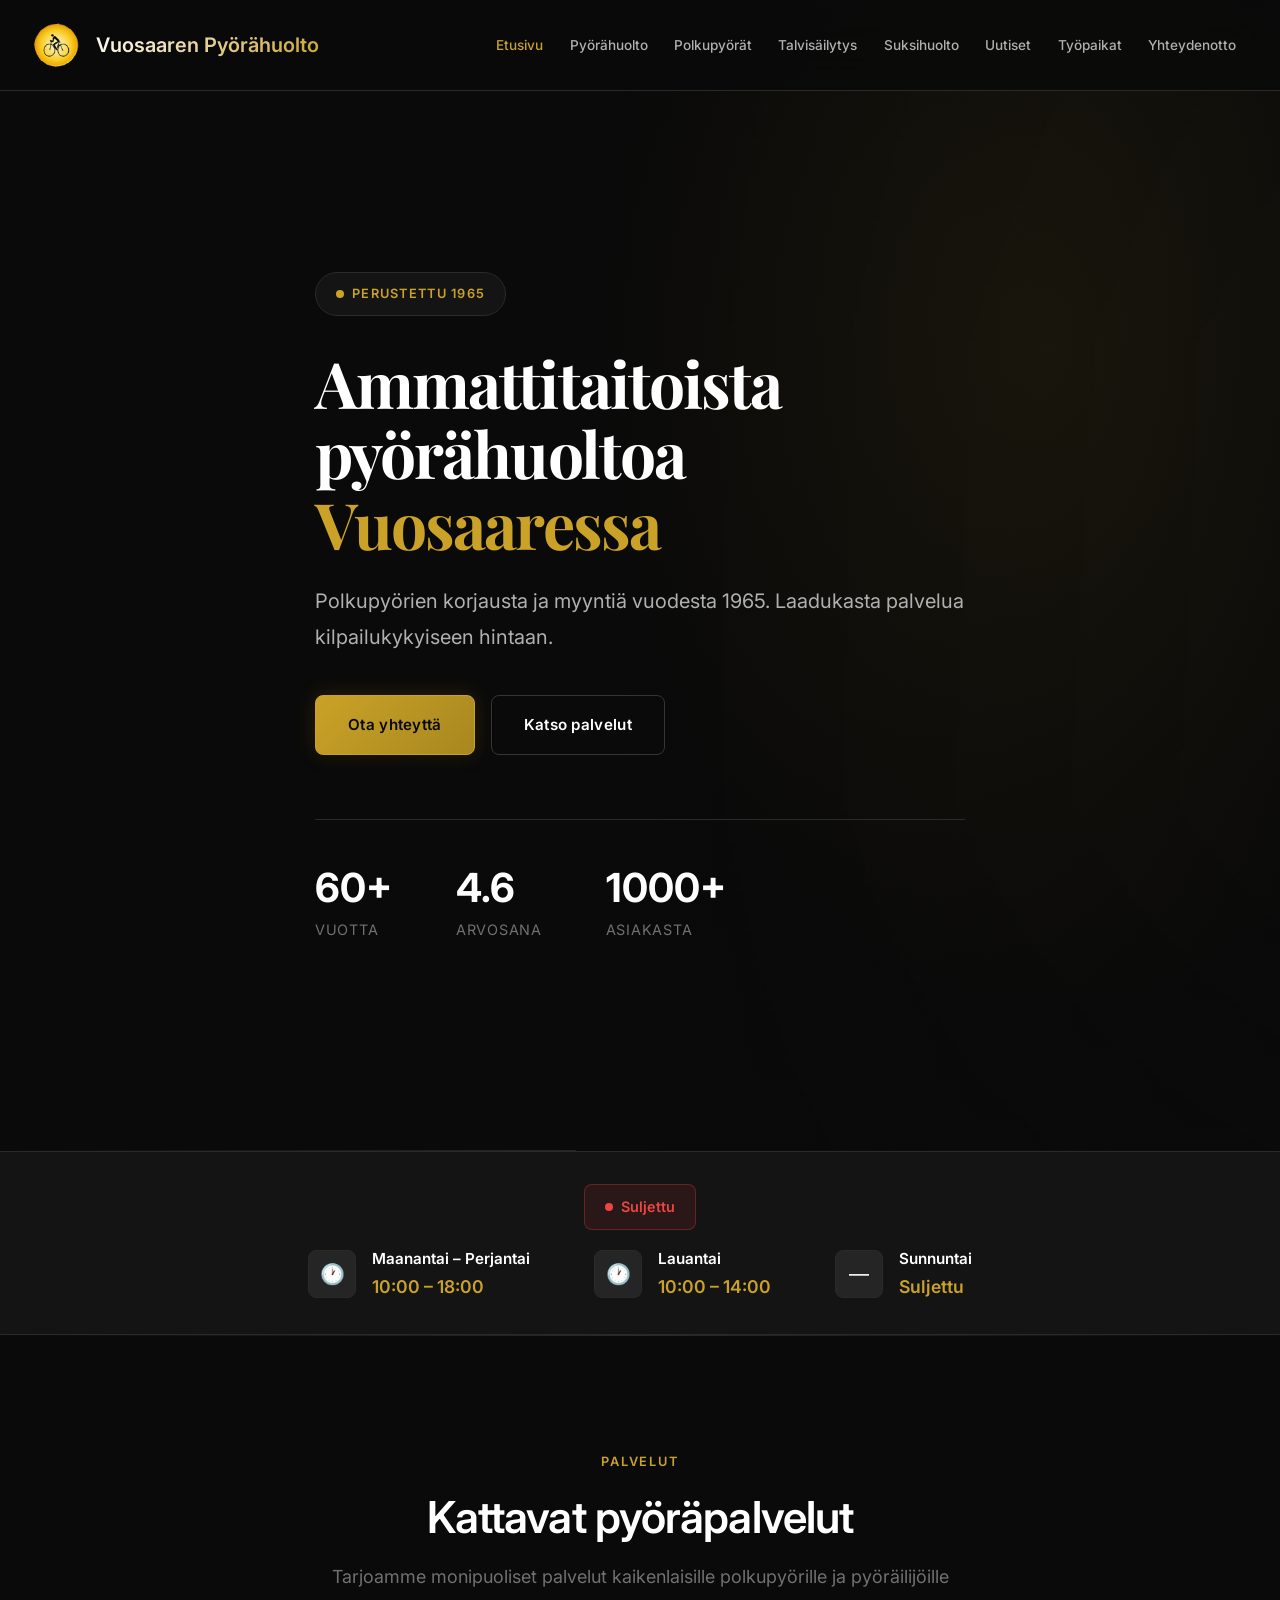
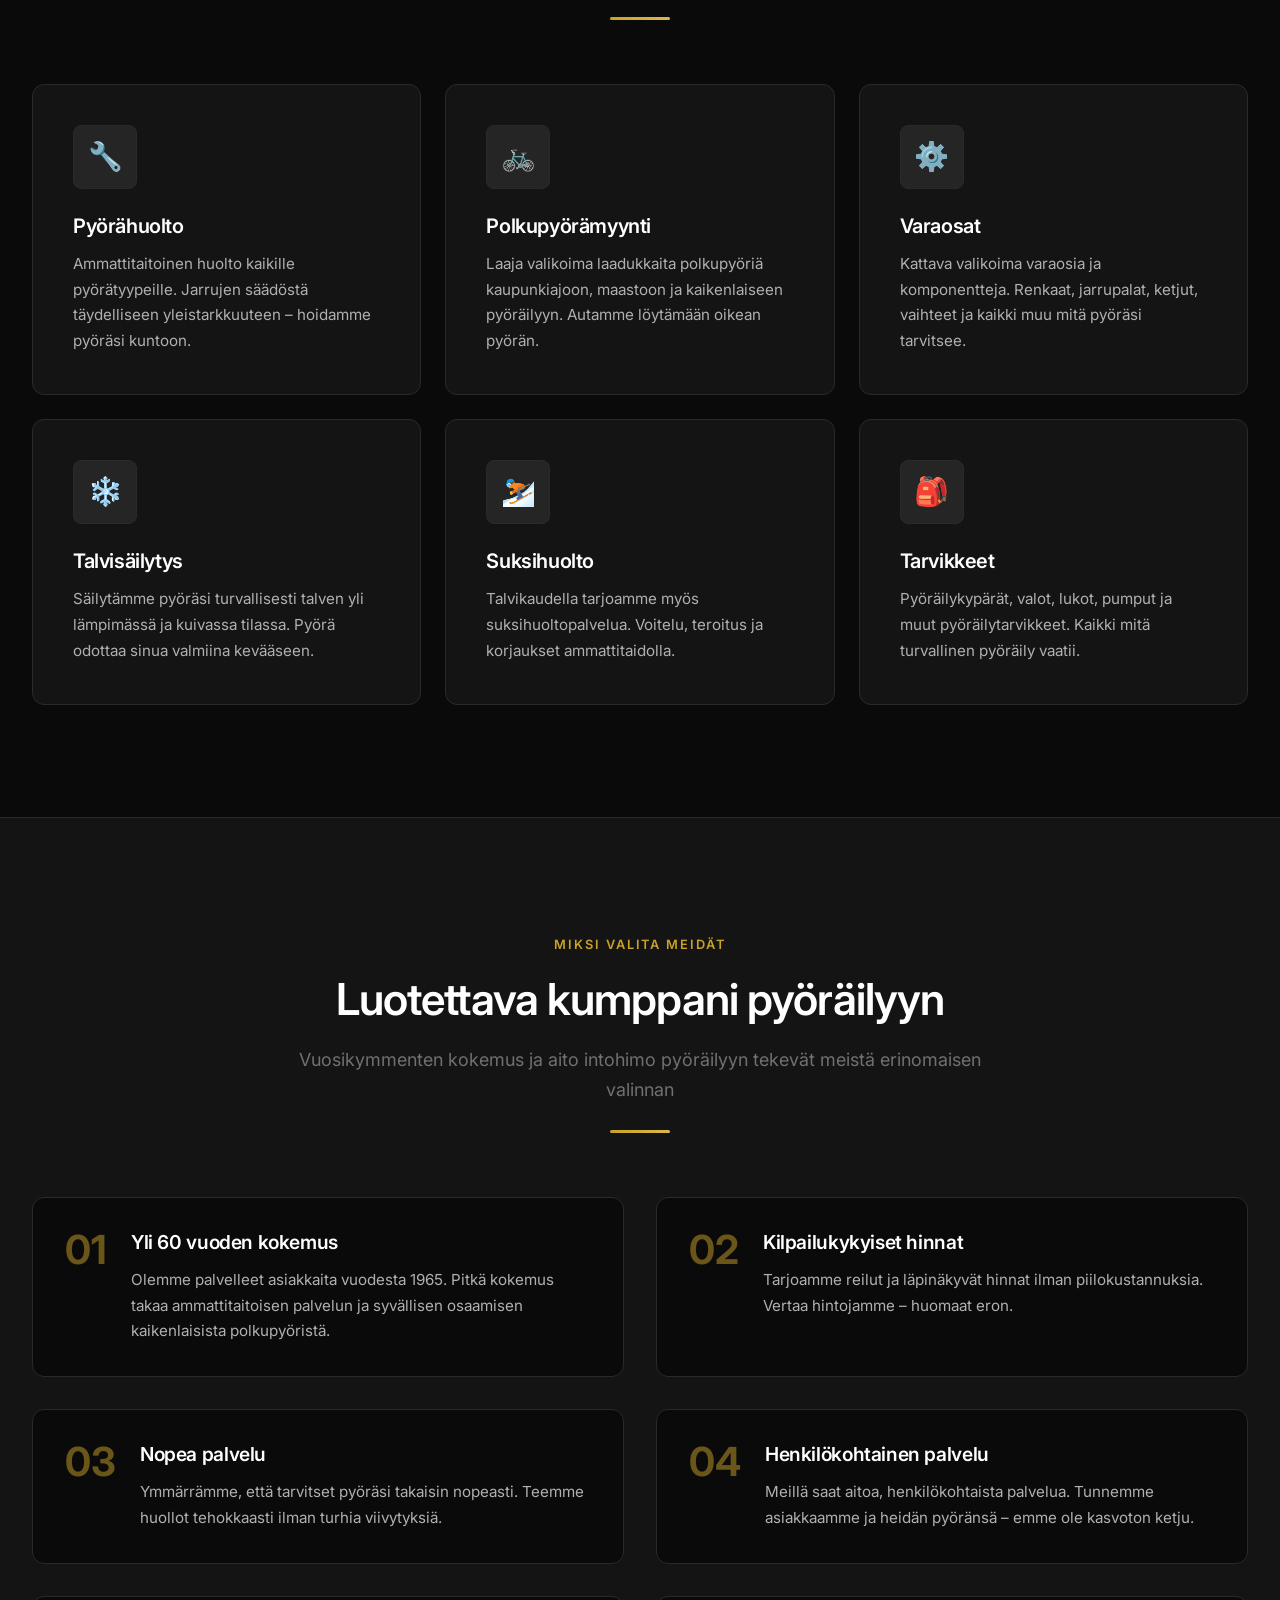
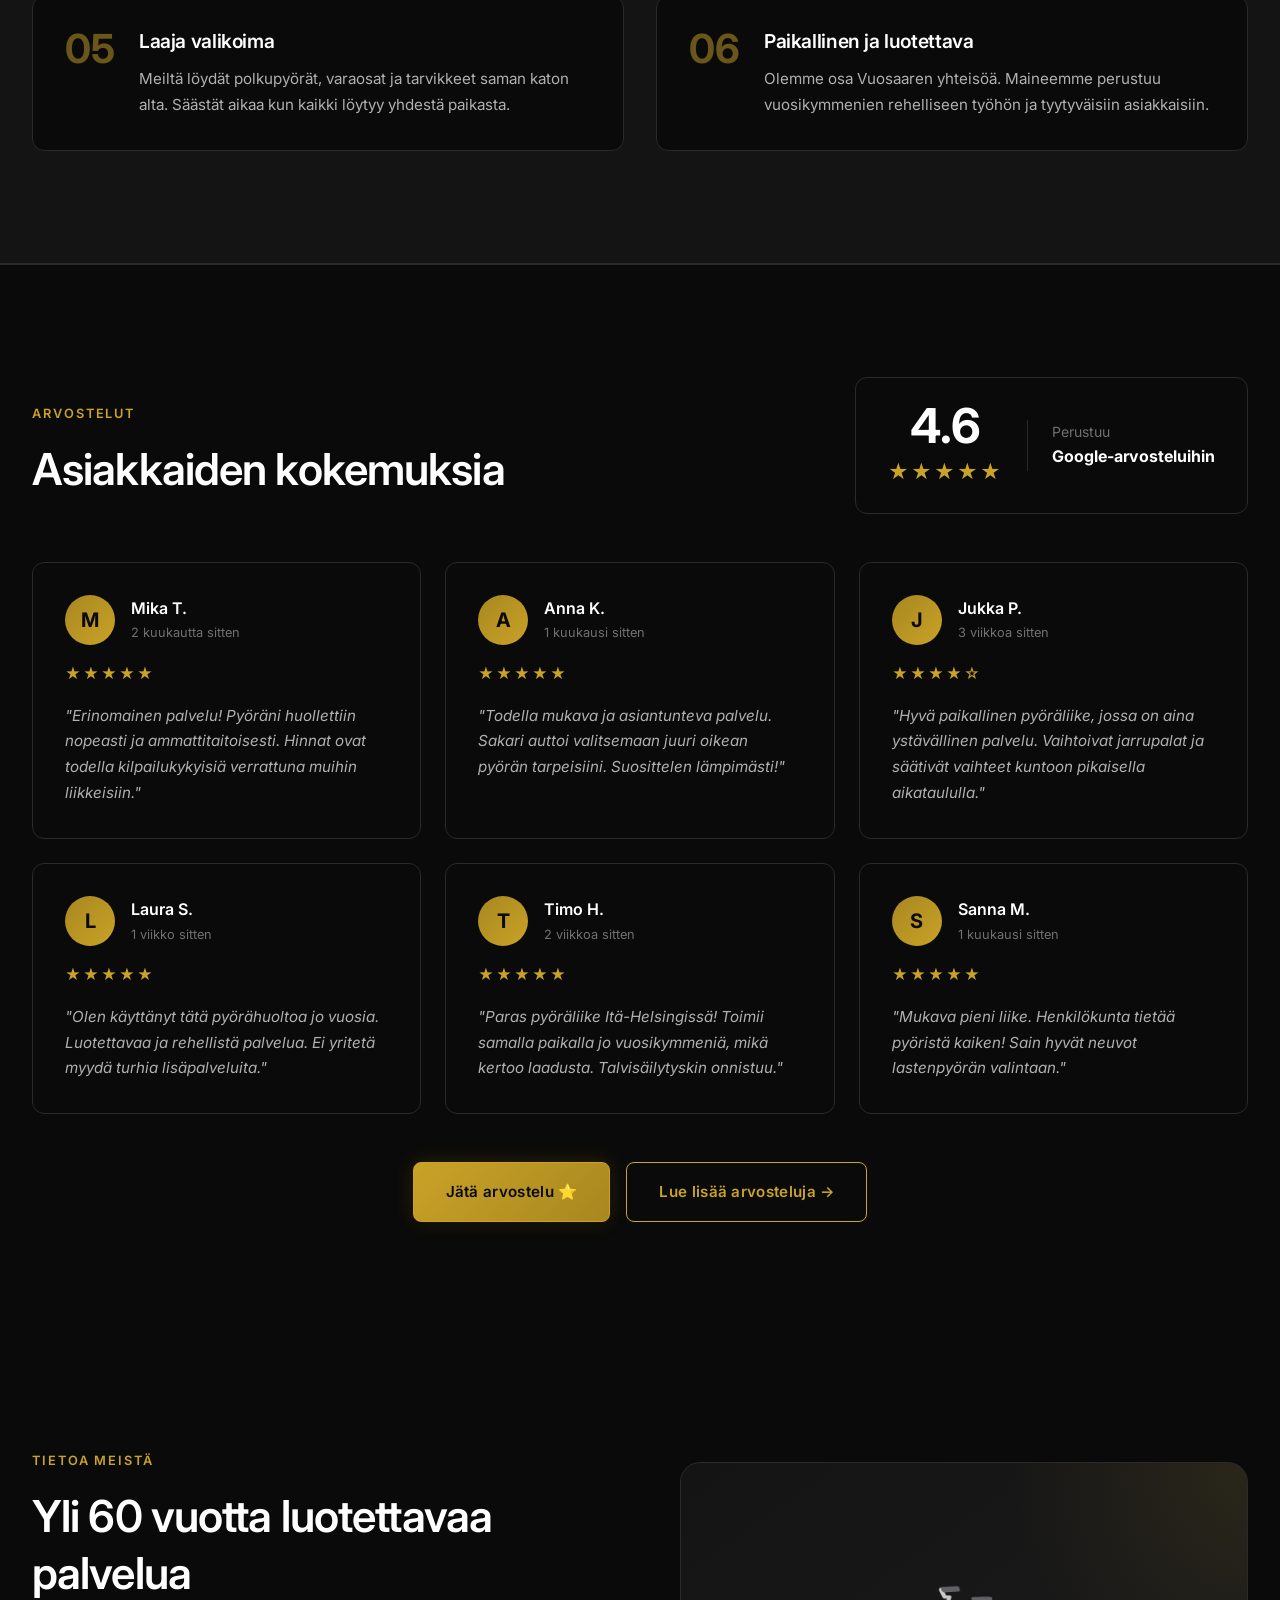
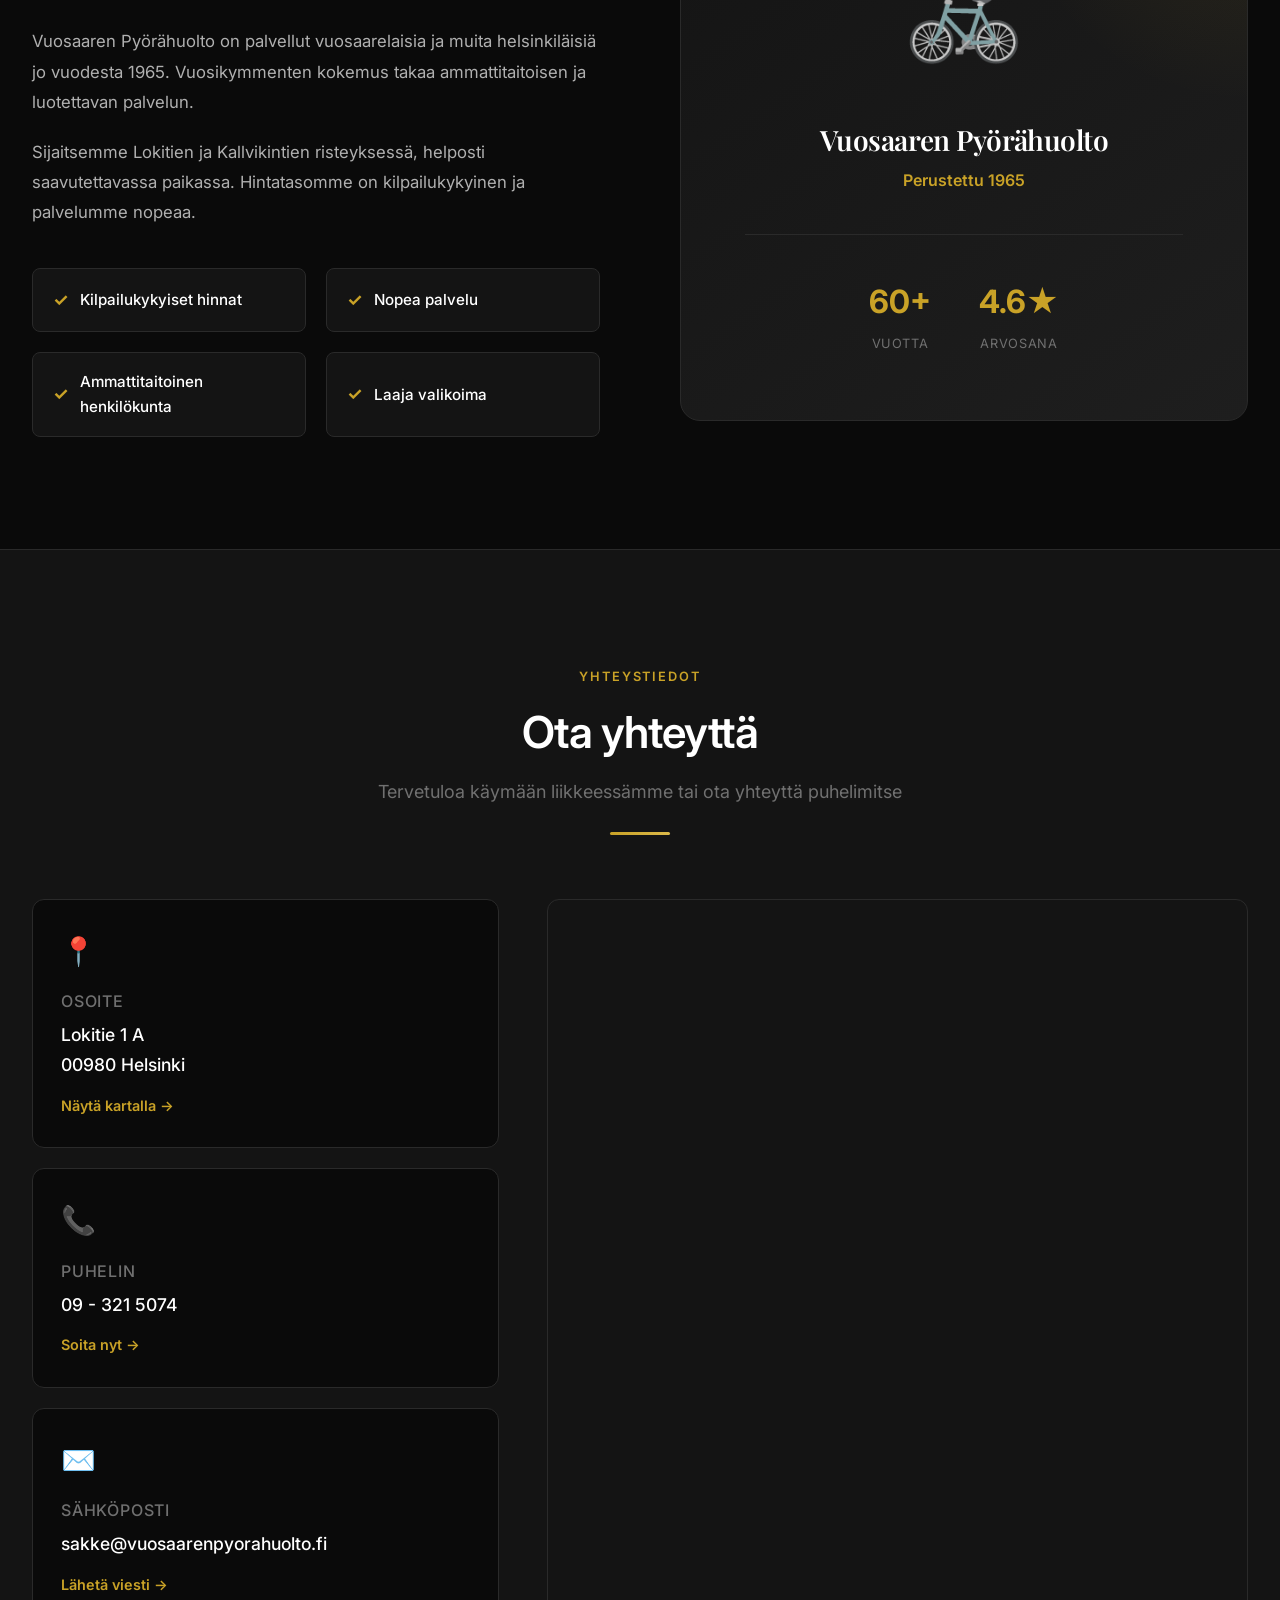
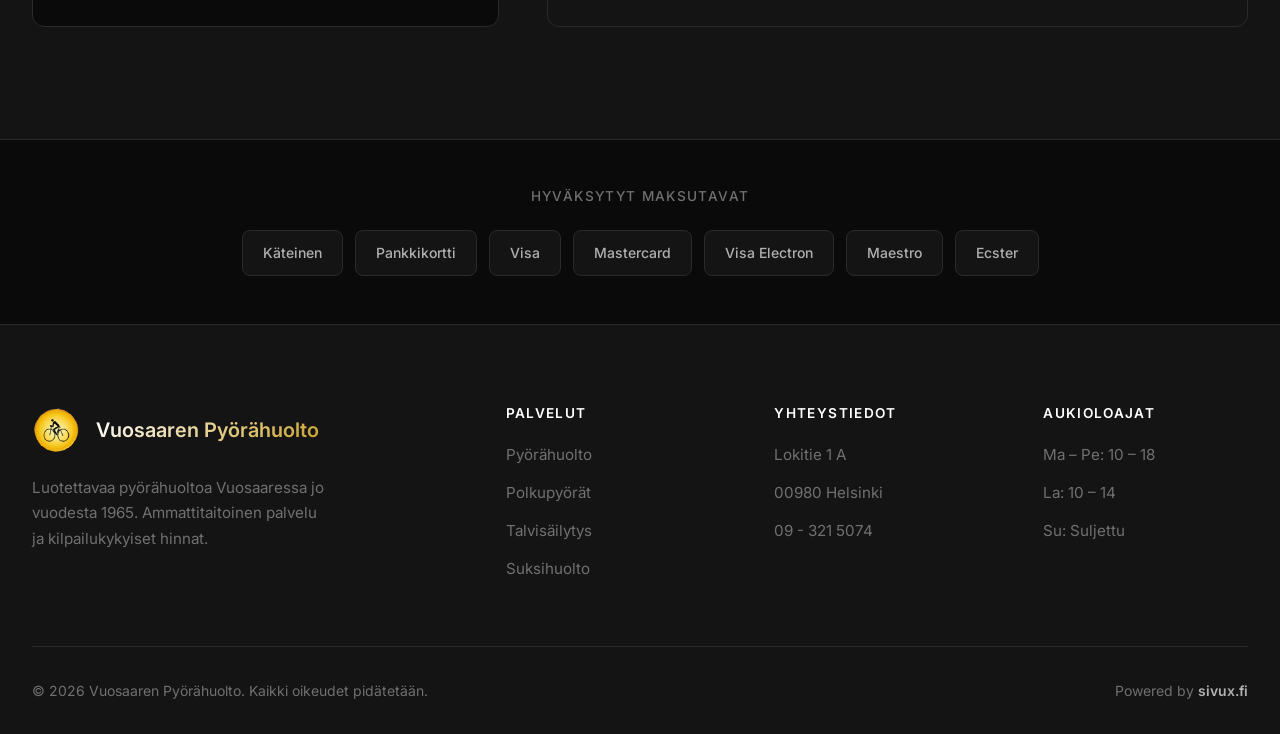
==== commit 8eac7c11: "Mobiiliystavallisempi sivusto ja parempi etusivun hero Co-authored-by: Cursor <cursoragent@cursor.co" ====
--- a/index.html
+++ b/index.html
@@ -16,7 +16,7 @@
         <div class="container nav-container">
             <a href="index.html" class="logo">
                 <img src="logo.png" alt="Vuosaaren Pyörähuolto" class="logo-img">
-                <span class="logo-text">Vuosaaren Pyörähuolto</span>
+                <span class="logo-text"><span class="logo-prefix">Vuosaaren </span>Pyörähuolto</span>
             </a>
             <button class="nav-toggle" id="navToggle" aria-label="Avaa valikko">
                 <span></span>
@@ -44,23 +44,23 @@
         <div class="container hero-content">
             <div class="hero-badge">Perustettu 1965</div>
             <h1>Ammattitaitoista<br>pyörähuoltoa<br><span class="highlight">Vuosaaressa</span></h1>
-            <p class="hero-description">Olemme polkupyörien korjaukseen ja myyntiin erikoistunut liike Vuosaaressa. Vuosikymmenten kokemus takaa laadukkaan palvelun kilpailukykyiseen hintaan.</p>
+            <p class="hero-description">Polkupyörien korjausta ja myyntiä vuodesta 1965. Laadukasta palvelua kilpailukykyiseen hintaan.</p>
             <div class="hero-buttons">
-                <a href="#yhteystiedot" class="btn btn-primary">Ota yhteyttä</a>
-                <a href="#palvelut" class="btn btn-secondary">Tutustu palveluihin</a>
+                <a href="yhteydenotto.html" class="btn btn-primary">Ota yhteyttä</a>
+                <a href="pyorahuolto.html" class="btn btn-secondary">Katso palvelut</a>
             </div>
             <div class="hero-stats">
                 <div class="stat-item">
                     <span class="stat-number">60+</span>
-                    <span class="stat-label">Vuotta kokemusta</span>
+                    <span class="stat-label">Vuotta</span>
                 </div>
                 <div class="stat-item">
                     <span class="stat-number">4.6</span>
-                    <span class="stat-label">Google-arvosana</span>
+                    <span class="stat-label">Arvosana</span>
                 </div>
                 <div class="stat-item">
                     <span class="stat-number">1000+</span>
-                    <span class="stat-label">Tyytyväistä asiakasta</span>
+                    <span class="stat-label">Asiakasta</span>
                 </div>
             </div>
         </div>
@@ -410,7 +410,7 @@
                 <div class="footer-brand">
                     <a href="index.html" class="logo">
                         <img src="logo.png" alt="Vuosaaren Pyörähuolto" class="logo-img">
-                        <span class="logo-text">Vuosaaren Pyörähuolto</span>
+                        <span class="logo-text"><span class="logo-prefix">Vuosaaren </span>Pyörähuolto</span>
                     </a>
                     <p>Luotettavaa pyörähuoltoa Vuosaaressa jo vuodesta 1965. Ammattitaitoinen palvelu ja kilpailukykyiset hinnat.</p>
                 </div>
--- a/styles.css
+++ b/styles.css
@@ -268,7 +268,7 @@
     display: flex;
     align-items: center;
     background: var(--bg-dark);
-    overflow-x: hidden;
+    overflow: hidden;
 }
 
 .hero-image {
@@ -1109,58 +1109,17 @@
 }
 
 /* ===== Responsive Design ===== */
-@media (max-width: 1024px) {
-    .hero-image {
-        width: 50%;
-    }
-
-    .hero-content {
-        max-width: 55%;
-    }
-
-    .services-grid {
-        grid-template-columns: repeat(2, 1fr);
-    }
-
-    .reviews-grid {
-        grid-template-columns: repeat(2, 1fr);
-    }
-
-    .about-grid {
-        grid-template-columns: 1fr;
-        gap: 4rem;
-    }
-
-    .about-visual {
-        order: -1;
-    }
-
-    .contact-grid {
-        grid-template-columns: 1fr;
-    }
-
-    .footer-grid {
-        grid-template-columns: 1fr 1fr;
-        gap: 3rem;
-    }
-}
-
-@media (max-width: 768px) {
-    /* Navigation */
-    .nav-container {
-        height: 64px;
-        gap: 0.75rem;
-    }
-
+@media (max-width: 1100px) {
     .nav-links {
         position: fixed;
-        top: 64px;
+        top: 70px;
         left: 0;
         right: 0;
         background-color: var(--bg-card);
         flex-direction: column;
-        padding: 1rem;
-        gap: 0.25rem;
+        flex-wrap: nowrap;
+        padding: 0.75rem;
+        gap: 0.15rem;
         border-bottom: 1px solid var(--border);
         box-shadow: var(--shadow-lg);
         transform: translateY(-120%);
@@ -1168,6 +1127,8 @@
         visibility: hidden;
         transition: var(--transition);
         z-index: 999;
+        max-height: calc(100vh - 70px);
+        overflow-y: auto;
     }
 
     .nav-links.active {
@@ -1177,7 +1138,7 @@
     }
 
     .nav-links a {
-        padding: 1rem;
+        padding: 0.9rem 1rem;
         width: 100%;
         text-align: center;
         font-size: 1rem;
@@ -1201,70 +1162,146 @@
         transform: rotate(-45deg) translate(6px, -6px);
     }
 
-    /* Logo */
+    .nav-container {
+        height: 70px;
+    }
+}
+
+@media (max-width: 1024px) {
+    .hero-image {
+        width: 48%;
+    }
+
+    .hero-content {
+        max-width: min(520px, 58%);
+    }
+
+    .services-grid {
+        grid-template-columns: repeat(2, 1fr);
+    }
+
+    .reviews-grid {
+        grid-template-columns: repeat(2, 1fr);
+    }
+
+    .about-grid {
+        grid-template-columns: 1fr;
+        gap: 4rem;
+    }
+
+    .about-visual {
+        order: -1;
+    }
+
+    .contact-grid {
+        grid-template-columns: 1fr;
+    }
+
+    .footer-grid {
+        grid-template-columns: 1fr 1fr;
+        gap: 3rem;
+    }
+}
+
+@media (max-width: 768px) {
+    .container {
+        padding-left: 1.15rem;
+        padding-right: 1.15rem;
+    }
+
+    .nav-container {
+        height: 70px;
+        gap: 0.75rem;
+    }
+
+    .nav-links {
+        top: 70px;
+        max-height: calc(100vh - 70px);
+        overflow-y: auto;
+    }
+
     .logo {
-        font-size: 0.95rem;
         gap: 0.5rem;
-        max-width: calc(100% - 48px);
+        max-width: calc(100% - 52px);
     }
 
     .logo-img {
-        width: 36px;
-        height: 36px;
+        width: 34px;
+        height: 34px;
     }
 
     .logo-text {
-        font-size: 0.85rem;
-    }
-
-    /* Hero - must override 1024px max-width: 55% */
+        font-size: 0.9rem;
+    }
+
+    .logo-prefix {
+        display: none;
+    }
+
+    /* Hero: stacked image + content */
     .hero {
         min-height: auto;
-        display: block;
+        display: flex;
+        flex-direction: column;
+        align-items: stretch;
         overflow: hidden;
+        padding-top: 70px;
+    }
+
+    .hero::before {
+        display: none;
+    }
+
+    .hero-image {
+        position: relative;
+        width: 100%;
+        height: 240px;
+        opacity: 1;
+        order: -1;
+        left: auto;
+        right: auto;
+    }
+
+    .hero-image::before {
+        background: linear-gradient(
+            180deg,
+            rgba(10, 10, 10, 0.35) 0%,
+            rgba(10, 10, 10, 0.15) 50%,
+            var(--bg-dark) 100%
+        );
+    }
+
+    .hero-image::after {
+        display: none;
+    }
+
+    .hero-image img {
+        object-position: center center;
+        filter: saturate(0.95) brightness(0.85);
     }
 
     .hero-content {
         max-width: 100% !important;
         width: 100%;
-        padding-top: 5.5rem;
-        padding-bottom: 2.5rem;
+        padding: 1.5rem 0 2.5rem;
         text-align: center;
-        margin: 0 auto;
-    }
-
-    .hero-image {
-        width: 100%;
-        left: 0;
-        right: 0;
-        opacity: 0.35;
-    }
-
-    .hero-image::before {
-        background: linear-gradient(
-            180deg,
-            rgba(10, 10, 10, 0.85) 0%,
-            rgba(10, 10, 10, 0.55) 40%,
-            rgba(10, 10, 10, 0.9) 100%
-        );
-    }
-
-    .hero-image img {
-        object-position: center center;
+        margin: 0;
+        background: var(--bg-dark);
     }
 
     .hero-badge {
-        padding: 0.5rem 1rem;
+        padding: 0.45rem 0.9rem;
         font-size: 0.7rem;
         margin-bottom: 1rem;
         letter-spacing: 0.06em;
     }
 
     .hero h1 {
-        font-size: clamp(1.5rem, 7vw, 2rem);
-        margin-bottom: 1rem;
-        line-height: 1.25;
-        word-break: break-word;
+        font-size: clamp(1.65rem, 7.5vw, 2.1rem);
+        margin-bottom: 0.85rem;
+        line-height: 1.2;
+        word-break: normal;
+        overflow-wrap: break-word;
     }
 
     .hero h1 br {
@@ -1273,52 +1310,54 @@
 
     .hero-description {
         font-size: 0.95rem;
-        margin-bottom: 1.5rem;
-        margin-left: auto;
-        margin-right: auto;
-        max-width: 100%;
+        margin: 0 auto 1.5rem;
+        max-width: 34rem;
         line-height: 1.6;
     }
 
     .hero-buttons {
         flex-direction: column;
-        gap: 0.75rem;
-        margin-bottom: 2rem;
+        gap: 0.7rem;
+        margin-bottom: 1.75rem;
         align-items: stretch;
     }
 
     .hero-buttons .btn {
         width: 100%;
-        padding: 0.875rem 1.25rem;
+        padding: 0.9rem 1.25rem;
         font-size: 0.95rem;
     }
 
     .hero-stats {
         display: grid;
         grid-template-columns: repeat(3, 1fr);
-        gap: 0.75rem;
-        padding-top: 1.5rem;
+        gap: 0.5rem;
+        padding-top: 1.25rem;
         border-top: 1px solid var(--border);
     }
 
     .stat-item {
         text-align: center;
         min-width: 0;
+        padding: 0.75rem 0.35rem;
+        background: var(--bg-card);
+        border: 1px solid var(--border);
+        border-radius: var(--radius);
     }
 
     .stat-number {
-        font-size: clamp(1.25rem, 5vw, 1.5rem);
-        margin-bottom: 0.25rem;
+        font-size: 1.35rem;
+        margin-bottom: 0.2rem;
     }
 
     .stat-label {
-        font-size: 0.65rem;
-        line-height: 1.3;
-        letter-spacing: 0.02em;
+        font-size: 0.7rem;
+        line-height: 1.25;
+        letter-spacing: 0;
         text-transform: none;
     }
 
-    /* Hours Banner */
+    /* Hours Banner */    /* Hours Banner */
     .hours-banner {
         padding: 1.5rem 0;
     }
@@ -1615,28 +1654,35 @@
     }
 
     .logo-text {
-        font-size: 0.8rem;
+        font-size: 0.85rem;
+    }
+
+    .hero-image {
+        height: 200px;
     }
 
     .hero-content {
-        padding-top: 5rem;
-        padding-bottom: 2rem;
+        padding: 1.25rem 0 2rem;
     }
 
     .hero h1 {
-        font-size: 1.5rem;
+        font-size: 1.55rem;
     }
 
     .hero-description {
         font-size: 0.9rem;
     }
 
+    .stat-item {
+        padding: 0.65rem 0.25rem;
+    }
+
     .stat-number {
-        font-size: 1.25rem;
+        font-size: 1.2rem;
     }
 
     .stat-label {
-        font-size: 0.6rem;
+        font-size: 0.65rem;
     }
 
     .rating-summary {
@@ -1658,6 +1704,10 @@
     .visual-stats {
         flex-direction: column;
         gap: 1rem;
+    }
+
+    .page-hero {
+        padding-top: 5rem;
     }
 }
 
@@ -2075,3 +2125,679 @@
         height: 160px;
     }
 }
+
+/* ===== Service packages & boxes ===== */
+.service-packages {
+    display: grid;
+    grid-template-columns: repeat(3, 1fr);
+    gap: 1.5rem;
+    align-items: stretch;
+}
+
+.service-package {
+    position: relative;
+    background: var(--bg-card);
+    border: 1px solid var(--border);
+    border-radius: var(--radius-lg);
+    padding: 2rem 1.75rem;
+    display: flex;
+    flex-direction: column;
+    transition: var(--transition);
+}
+
+.service-package:hover {
+    border-color: var(--border-light);
+    transform: translateY(-4px);
+}
+
+.service-package.featured {
+    border-color: var(--primary);
+    background: linear-gradient(180deg, rgba(201, 162, 39, 0.08) 0%, var(--bg-card) 40%);
+    box-shadow: var(--shadow-glow);
+}
+
+.package-badge {
+    display: inline-block;
+    align-self: flex-start;
+    padding: 0.35rem 0.75rem;
+    background: var(--bg-accent);
+    border: 1px solid var(--border);
+    border-radius: 50px;
+    color: var(--primary);
+    font-size: 0.7rem;
+    font-weight: 600;
+    text-transform: uppercase;
+    letter-spacing: 0.08em;
+    margin-bottom: 1.25rem;
+}
+
+.service-package.featured .package-badge {
+    background: rgba(201, 162, 39, 0.15);
+    border-color: var(--primary);
+}
+
+.service-package h3 {
+    font-size: 1.35rem;
+    margin-bottom: 0.5rem;
+}
+
+.package-price {
+    font-size: 2rem;
+    font-weight: 700;
+    color: var(--primary);
+    line-height: 1;
+    margin-bottom: 0.5rem;
+}
+
+.package-desc {
+    font-size: 0.95rem;
+    color: var(--text-muted);
+    margin-bottom: 1.5rem;
+}
+
+.package-list {
+    display: flex;
+    flex-direction: column;
+    gap: 0.65rem;
+    margin-bottom: 1.5rem;
+    flex-grow: 1;
+}
+
+.package-list li {
+    position: relative;
+    padding-left: 1.5rem;
+    color: var(--text-secondary);
+    font-size: 0.95rem;
+}
+
+.package-list li::before {
+    content: '\2713';
+    position: absolute;
+    left: 0;
+    color: var(--primary);
+    font-weight: 700;
+}
+
+.package-note {
+    font-size: 0.85rem;
+    color: var(--text-muted);
+    font-style: italic;
+    margin-top: auto;
+    padding-top: 1rem;
+    border-top: 1px solid var(--border);
+}
+
+.service-boxes {
+    display: grid;
+    grid-template-columns: repeat(3, 1fr);
+    gap: 1rem;
+}
+
+.service-box {
+    background: var(--bg-dark);
+    border: 1px solid var(--border);
+    border-radius: var(--radius);
+    padding: 1.75rem 1.25rem;
+    text-align: center;
+    transition: var(--transition);
+}
+
+.service-box:hover {
+    border-color: var(--primary);
+    transform: translateY(-2px);
+}
+
+.service-box-icon {
+    display: flex;
+    align-items: center;
+    justify-content: center;
+    width: 52px;
+    height: 52px;
+    margin: 0 auto 1rem;
+    background: var(--bg-accent);
+    border: 1px solid var(--border);
+    border-radius: var(--radius);
+    color: var(--primary);
+}
+
+.service-box-icon svg {
+    width: 26px;
+    height: 26px;
+}
+
+.service-box:hover .service-box-icon {
+    border-color: var(--primary);
+    background: rgba(201, 162, 39, 0.12);
+}
+
+.service-box h3 {
+    font-size: 1rem;
+    font-weight: 600;
+    color: var(--text-primary);
+}
+
+.service-tip {
+    text-align: center;
+    margin-top: 2rem;
+    font-size: 1.05rem;
+    color: var(--text-secondary);
+}
+
+@media (max-width: 1024px) {
+    .service-packages {
+        grid-template-columns: 1fr;
+        max-width: 480px;
+        margin: 0 auto;
+    }
+
+    .service-boxes {
+        grid-template-columns: repeat(2, 1fr);
+    }
+}
+
+@media (max-width: 480px) {
+    .service-boxes {
+        grid-template-columns: 1fr;
+    }
+
+    .service-package {
+        padding: 1.5rem;
+    }
+}
+
+/* ===== Contact page ===== */
+.contact-actions {
+    display: grid;
+    grid-template-columns: repeat(3, 1fr);
+    gap: 1rem;
+    margin-bottom: 2.5rem;
+}
+
+.contact-action {
+    display: flex;
+    align-items: center;
+    gap: 1rem;
+    padding: 1.25rem 1.5rem;
+    background: var(--bg-card);
+    border: 1px solid var(--border);
+    border-radius: var(--radius-lg);
+    text-decoration: none;
+    transition: var(--transition);
+    color: inherit;
+}
+
+.contact-action:hover {
+    border-color: var(--primary);
+    transform: translateY(-2px);
+    color: inherit;
+}
+
+.contact-action-icon {
+    display: flex;
+    align-items: center;
+    justify-content: center;
+    width: 48px;
+    height: 48px;
+    flex-shrink: 0;
+    background: rgba(201, 162, 39, 0.12);
+    border: 1px solid rgba(201, 162, 39, 0.35);
+    border-radius: var(--radius);
+    color: var(--primary);
+}
+
+.contact-action-icon svg {
+    width: 22px;
+    height: 22px;
+}
+
+.contact-action-text {
+    display: flex;
+    flex-direction: column;
+    gap: 0.2rem;
+    min-width: 0;
+}
+
+.contact-action-text strong {
+    color: var(--text-primary);
+    font-size: 1rem;
+}
+
+.contact-action-text small {
+    color: var(--text-muted);
+    font-size: 0.85rem;
+    overflow: hidden;
+    text-overflow: ellipsis;
+    white-space: nowrap;
+}
+
+.contact-page-grid {
+    display: grid;
+    grid-template-columns: 1.4fr 1fr;
+    gap: 1.5rem;
+    align-items: stretch;
+}
+
+.contact-panel,
+.hours-panel {
+    background: var(--bg-card);
+    border: 1px solid var(--border);
+    border-radius: var(--radius-xl);
+    padding: 2rem;
+}
+
+.contact-person {
+    display: flex;
+    gap: 1.25rem;
+    align-items: center;
+    padding-bottom: 1.75rem;
+    margin-bottom: 1.75rem;
+    border-bottom: 1px solid var(--border);
+}
+
+.contact-person-img {
+    width: 88px;
+    height: 88px;
+    border-radius: 50%;
+    object-fit: cover;
+    border: 2px solid var(--primary);
+    flex-shrink: 0;
+}
+
+.contact-person .section-label {
+    display: block;
+    margin-bottom: 0.35rem;
+}
+
+.contact-person h2 {
+    font-size: 1.5rem;
+    margin-bottom: 0.5rem;
+}
+
+.contact-person p {
+    font-size: 0.95rem;
+    margin: 0;
+}
+
+.contact-details {
+    display: flex;
+    flex-direction: column;
+    gap: 1.25rem;
+}
+
+.contact-detail {
+    display: flex;
+    gap: 1rem;
+    align-items: flex-start;
+}
+
+.contact-detail-icon {
+    display: flex;
+    align-items: center;
+    justify-content: center;
+    width: 42px;
+    height: 42px;
+    flex-shrink: 0;
+    background: var(--bg-accent);
+    border: 1px solid var(--border);
+    border-radius: var(--radius);
+    color: var(--primary);
+}
+
+.contact-detail-icon svg {
+    width: 18px;
+    height: 18px;
+}
+
+.contact-detail h3 {
+    font-size: 0.75rem;
+    text-transform: uppercase;
+    letter-spacing: 0.08em;
+    color: var(--text-muted);
+    font-weight: 600;
+    margin-bottom: 0.25rem;
+}
+
+.contact-detail p {
+    color: var(--text-primary);
+    font-size: 1.05rem;
+    font-weight: 500;
+    margin: 0;
+    line-height: 1.5;
+}
+
+.contact-detail a {
+    color: var(--text-primary);
+    text-decoration: none;
+}
+
+.contact-detail a:hover {
+    color: var(--primary);
+}
+
+.hours-panel .section-label {
+    display: block;
+    margin-bottom: 0.5rem;
+}
+
+.hours-panel h2 {
+    font-size: 1.5rem;
+    margin-bottom: 1.5rem;
+}
+
+.hours-rows {
+    display: flex;
+    flex-direction: column;
+    gap: 0.75rem;
+}
+
+.hours-row {
+    display: flex;
+    justify-content: space-between;
+    align-items: center;
+    gap: 1rem;
+    padding: 1rem 1.15rem;
+    background: var(--bg-dark);
+    border: 1px solid var(--border);
+    border-radius: var(--radius);
+}
+
+.hours-row span {
+    color: var(--text-secondary);
+    font-size: 0.95rem;
+}
+
+.hours-row strong {
+    color: var(--primary);
+    font-size: 1rem;
+    white-space: nowrap;
+}
+
+.hours-row.closed strong {
+    color: var(--text-muted);
+}
+
+.hours-note {
+    margin-top: 1.5rem;
+    font-size: 0.9rem;
+    color: var(--text-muted);
+}
+
+.contact-map-wrap {
+    border-radius: var(--radius-xl);
+    overflow: hidden;
+    border: 1px solid var(--border);
+    box-shadow: var(--shadow);
+}
+
+.contact-map-wrap iframe {
+    display: block;
+    width: 100%;
+    filter: grayscale(100%) invert(92%) contrast(90%);
+}
+
+@media (max-width: 1024px) {
+    .contact-actions {
+        grid-template-columns: 1fr;
+    }
+
+    .contact-page-grid {
+        grid-template-columns: 1fr;
+    }
+}
+
+@media (max-width: 768px) {
+    .contact-person {
+        flex-direction: column;
+        text-align: center;
+    }
+
+    .contact-panel,
+    .hours-panel {
+        padding: 1.5rem;
+    }
+
+    .contact-action-text small {
+        white-space: normal;
+    }
+
+    .hours-row {
+        flex-direction: column;
+        align-items: flex-start;
+        gap: 0.35rem;
+    }
+
+    .contact-map-wrap iframe {
+        height: 300px;
+    }
+}
+
+/* ===== Bikes page ===== */
+.bike-brands {
+    display: flex;
+    flex-direction: column;
+    gap: 1.5rem;
+}
+
+.bike-brand {
+    display: grid;
+    grid-template-columns: 1.1fr 1.2fr;
+    gap: 0;
+    background: var(--bg-card);
+    border: 1px solid var(--border);
+    border-radius: var(--radius-xl);
+    overflow: hidden;
+    transition: var(--transition);
+}
+
+.bike-brand:hover {
+    border-color: var(--border-light);
+    box-shadow: var(--shadow);
+}
+
+.bike-brand:nth-child(even) {
+    grid-template-columns: 1.2fr 1.1fr;
+}
+
+.bike-brand:nth-child(even) .bike-brand-image {
+    order: 2;
+}
+
+.bike-brand-image {
+    position: relative;
+    min-height: 280px;
+}
+
+.bike-brand-image img {
+    width: 100%;
+    height: 100%;
+    object-fit: cover;
+    display: block;
+}
+
+.bike-brand-tag {
+    position: absolute;
+    top: 1rem;
+    left: 1rem;
+    padding: 0.4rem 0.85rem;
+    background: rgba(10, 10, 10, 0.85);
+    border: 1px solid var(--primary);
+    border-radius: 50px;
+    color: var(--primary);
+    font-size: 0.75rem;
+    font-weight: 600;
+    text-transform: uppercase;
+    letter-spacing: 0.08em;
+}
+
+.bike-brand-body {
+    padding: 2.25rem;
+    display: flex;
+    flex-direction: column;
+    justify-content: center;
+}
+
+.bike-brand-body h3 {
+    font-family: 'Playfair Display', Georgia, serif;
+    font-size: 1.75rem;
+    margin-bottom: 1rem;
+}
+
+.bike-brand-body p {
+    font-size: 1rem;
+    line-height: 1.75;
+    margin-bottom: 1.25rem;
+}
+
+.bike-brand-features {
+    display: flex;
+    flex-wrap: wrap;
+    gap: 0.5rem;
+    margin-bottom: 1.5rem;
+}
+
+.bike-brand-features span {
+    padding: 0.4rem 0.85rem;
+    background: var(--bg-dark);
+    border: 1px solid var(--border);
+    border-radius: 50px;
+    color: var(--text-secondary);
+    font-size: 0.8rem;
+    font-weight: 500;
+}
+
+.bike-brand-link {
+    display: inline-flex;
+    align-items: center;
+    font-weight: 600;
+    color: var(--primary);
+    text-decoration: none;
+    transition: var(--transition);
+}
+
+.bike-brand-link:hover {
+    gap: 0.35rem;
+    color: var(--primary-light);
+}
+
+.bike-benefits {
+    display: grid;
+    grid-template-columns: repeat(3, 1fr);
+    gap: 1.25rem;
+}
+
+.bike-benefit {
+    background: var(--bg-dark);
+    border: 1px solid var(--border);
+    border-radius: var(--radius-lg);
+    padding: 2rem 1.5rem;
+    text-align: center;
+    transition: var(--transition);
+}
+
+.bike-benefit:hover {
+    border-color: var(--primary);
+    transform: translateY(-3px);
+}
+
+.bike-benefit-icon {
+    display: flex;
+    align-items: center;
+    justify-content: center;
+    width: 52px;
+    height: 52px;
+    margin: 0 auto 1.25rem;
+    background: rgba(201, 162, 39, 0.12);
+    border: 1px solid rgba(201, 162, 39, 0.35);
+    border-radius: var(--radius);
+    color: var(--primary);
+}
+
+.bike-benefit-icon svg {
+    width: 24px;
+    height: 24px;
+}
+
+.bike-benefit h3 {
+    font-size: 1.15rem;
+    margin-bottom: 0.75rem;
+}
+
+.bike-benefit p {
+    font-size: 0.95rem;
+    line-height: 1.65;
+    margin: 0;
+}
+
+.bike-extras {
+    display: grid;
+    grid-template-columns: 1fr 1fr;
+    gap: 1.25rem;
+    margin-bottom: 2rem;
+}
+
+.bike-extra {
+    background: var(--bg-card);
+    border: 1px solid var(--border);
+    border-radius: var(--radius-lg);
+    padding: 2rem;
+    border-left: 3px solid var(--primary);
+}
+
+.bike-extra h3 {
+    font-size: 1.25rem;
+    margin-bottom: 0.75rem;
+}
+
+.bike-extra p {
+    font-size: 0.95rem;
+    line-height: 1.7;
+    margin: 0;
+}
+
+.bike-quote {
+    margin-bottom: 2rem;
+}
+
+.cta-buttons {
+    display: flex;
+    justify-content: center;
+    gap: 1rem;
+    flex-wrap: wrap;
+}
+
+@media (max-width: 1024px) {
+    .bike-brand,
+    .bike-brand:nth-child(even) {
+        grid-template-columns: 1fr;
+    }
+
+    .bike-brand:nth-child(even) .bike-brand-image {
+        order: 0;
+    }
+
+    .bike-brand-image {
+        min-height: 220px;
+    }
+
+    .bike-benefits {
+        grid-template-columns: 1fr;
+    }
+
+    .bike-extras {
+        grid-template-columns: 1fr;
+    }
+}
+
+@media (max-width: 768px) {
+    .bike-brand-body {
+        padding: 1.5rem;
+    }
+
+    .bike-brand-body h3 {
+        font-size: 1.4rem;
+    }
+
+    .cta-buttons .btn {
+        width: 100%;
+    }
+}
